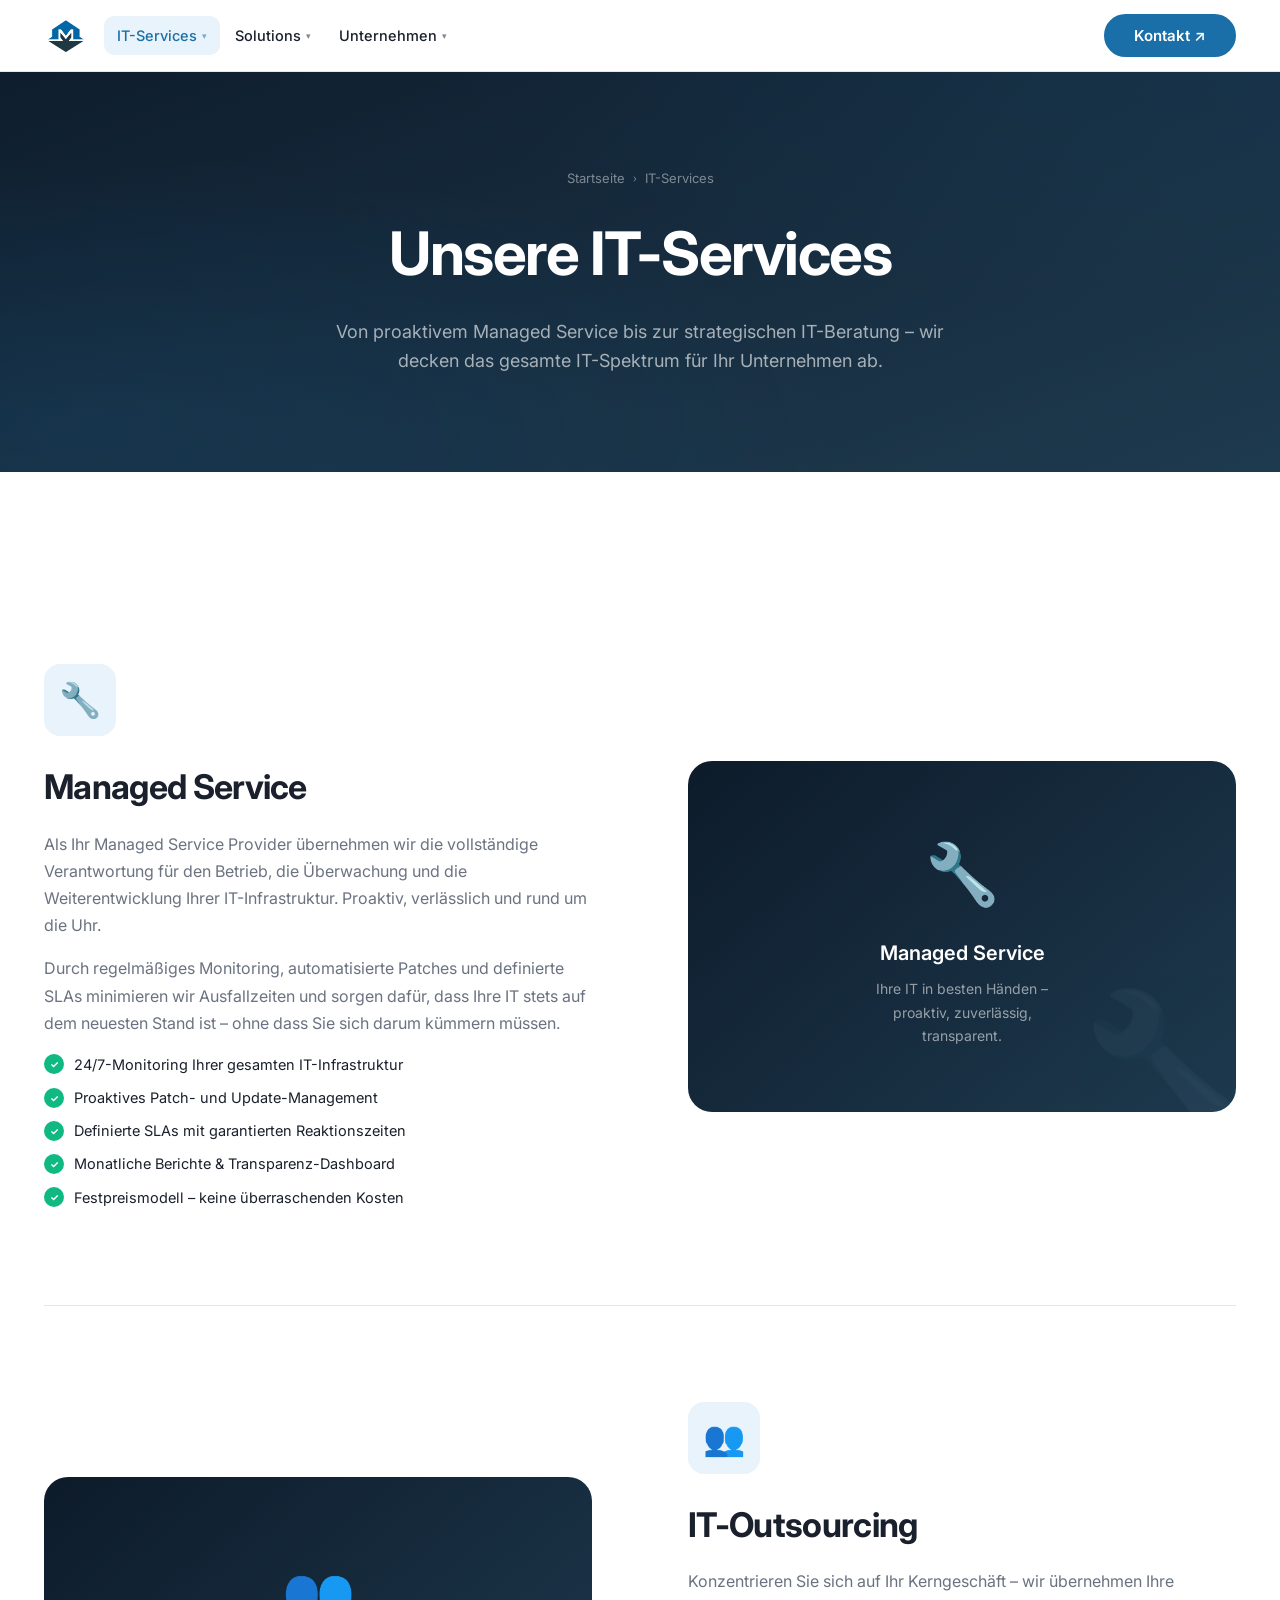
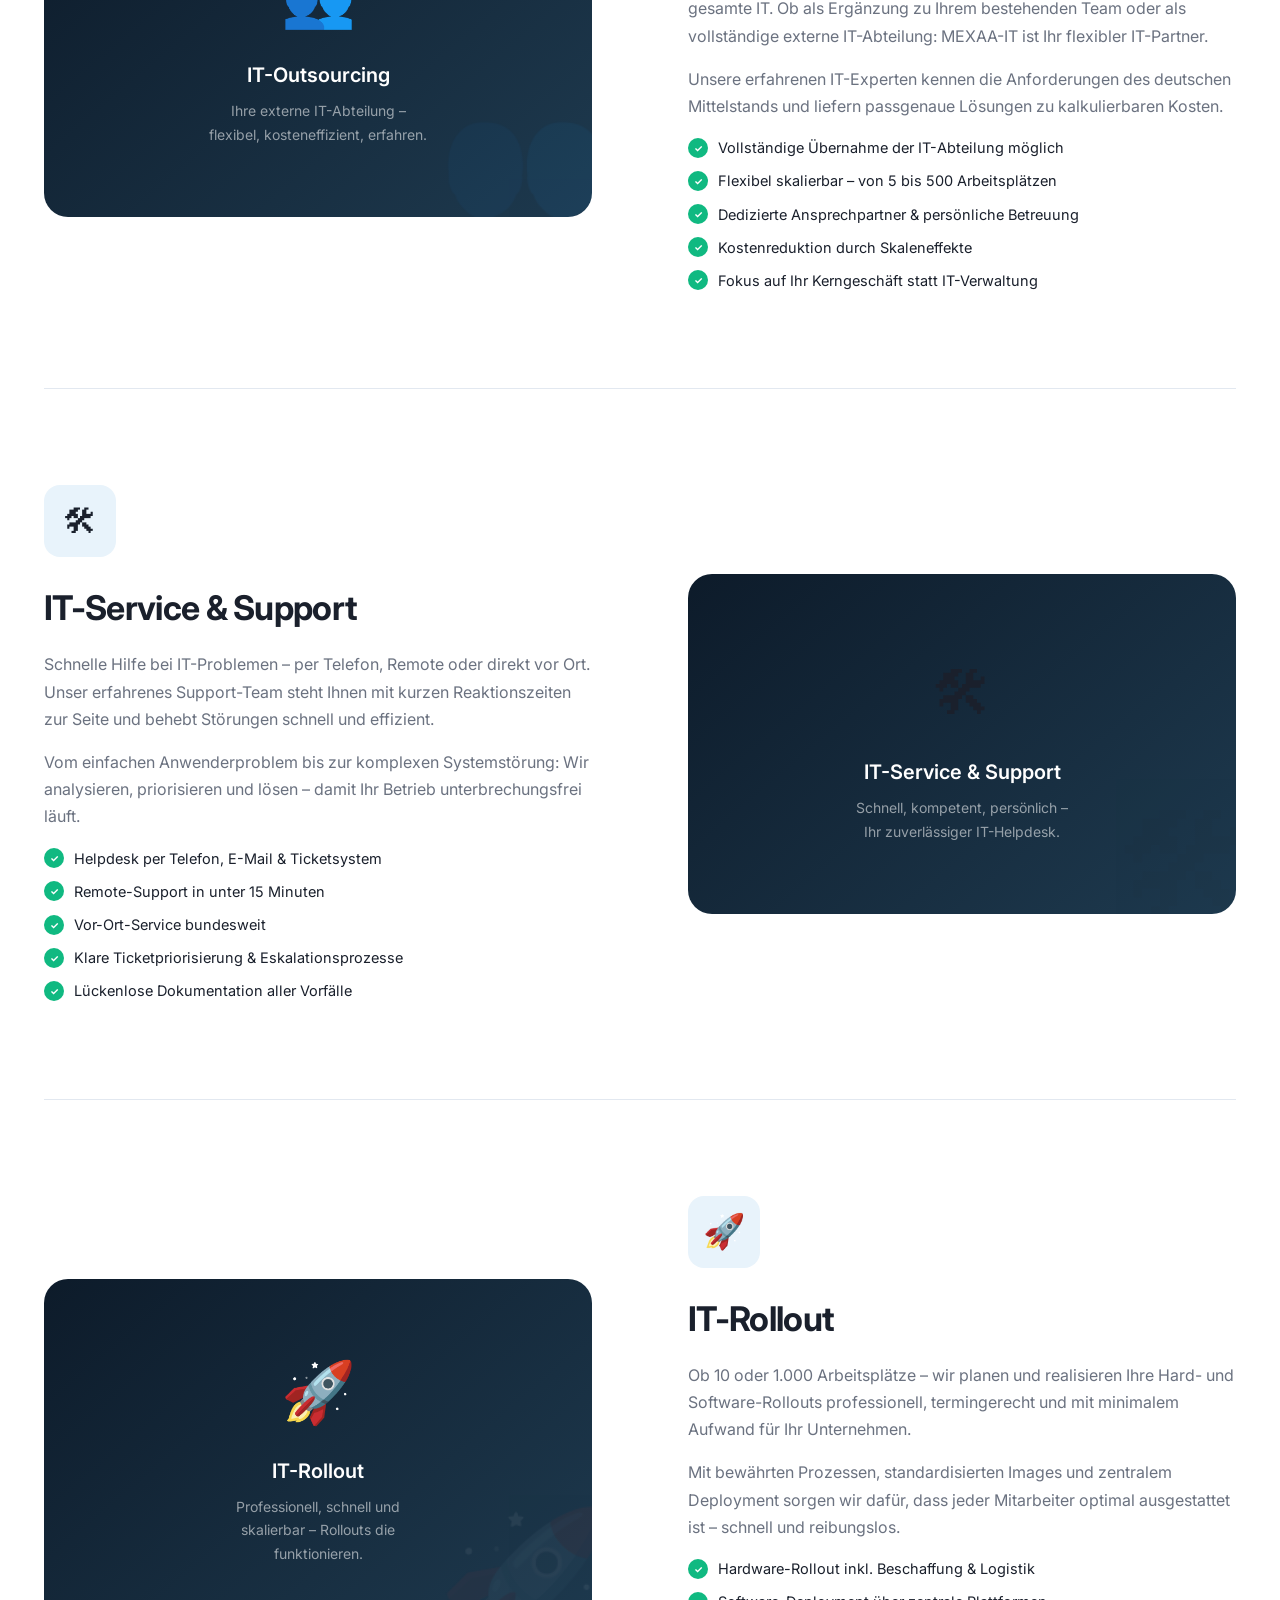
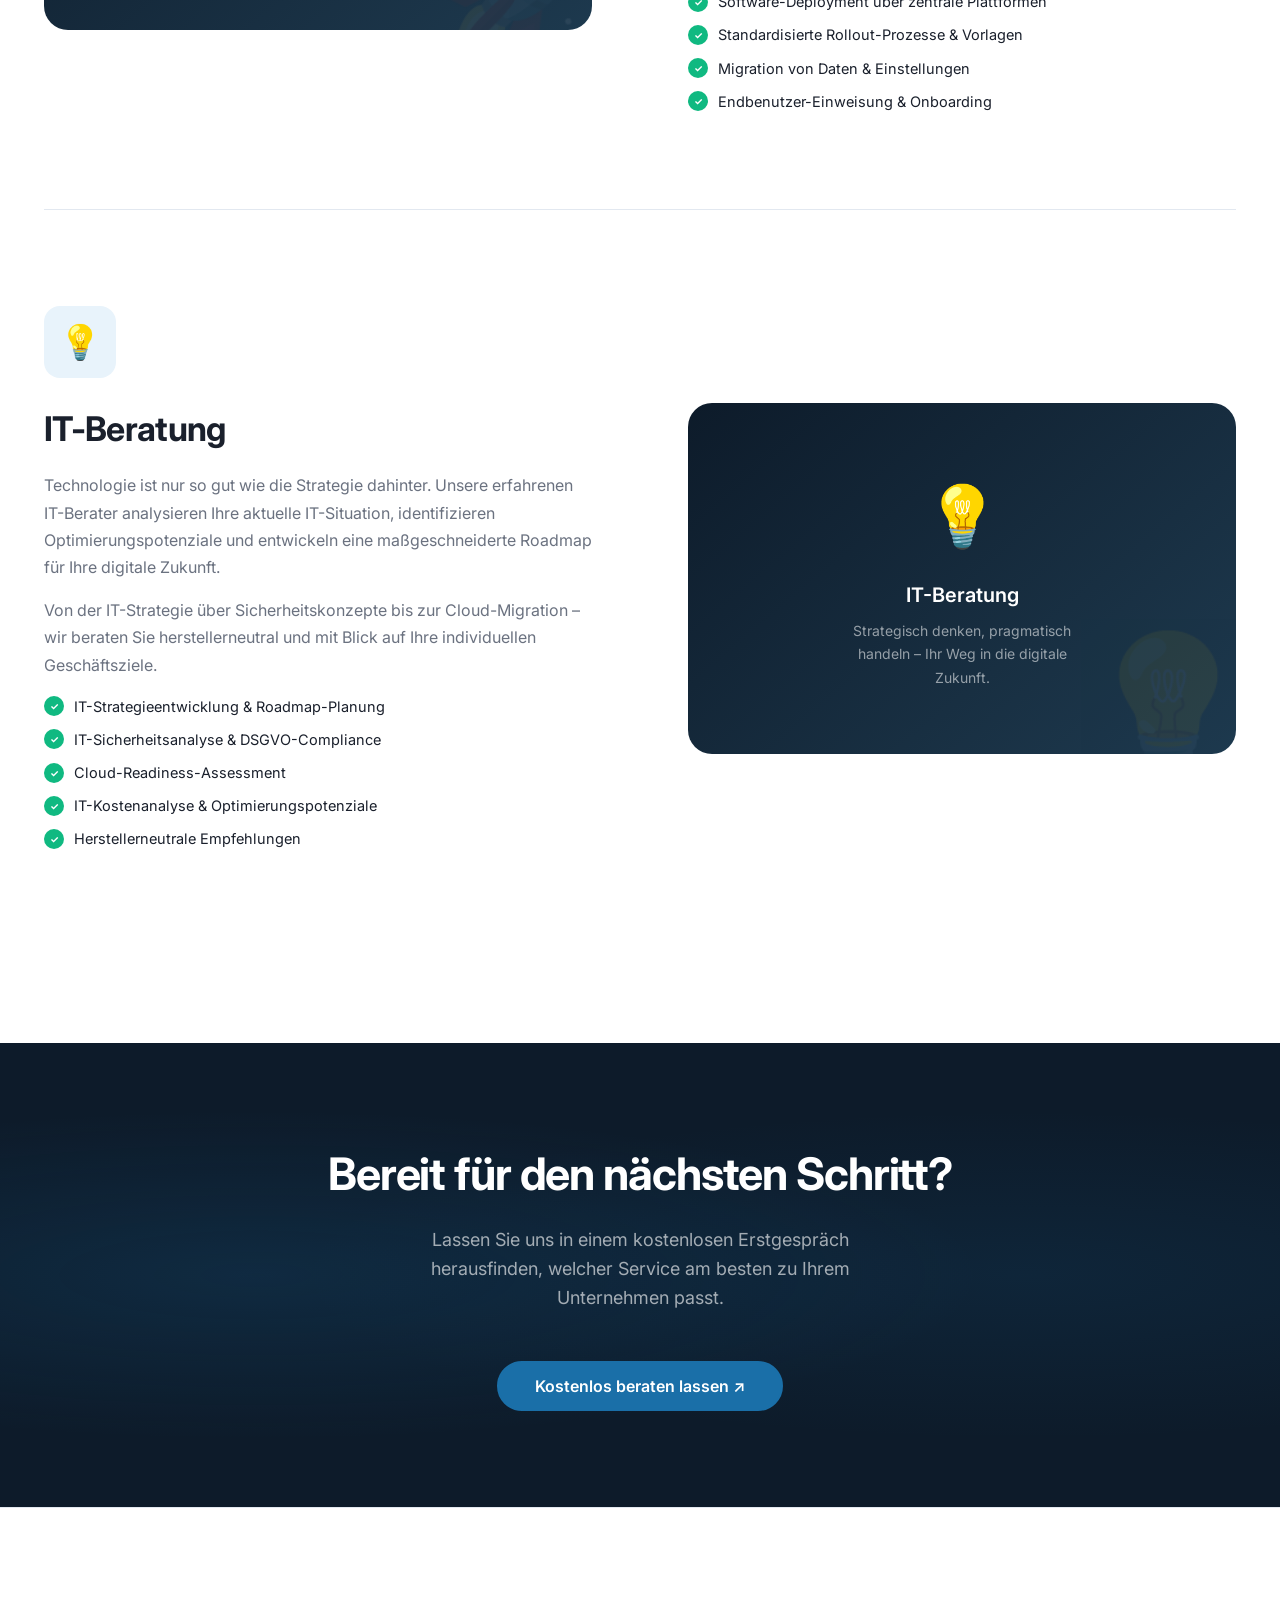
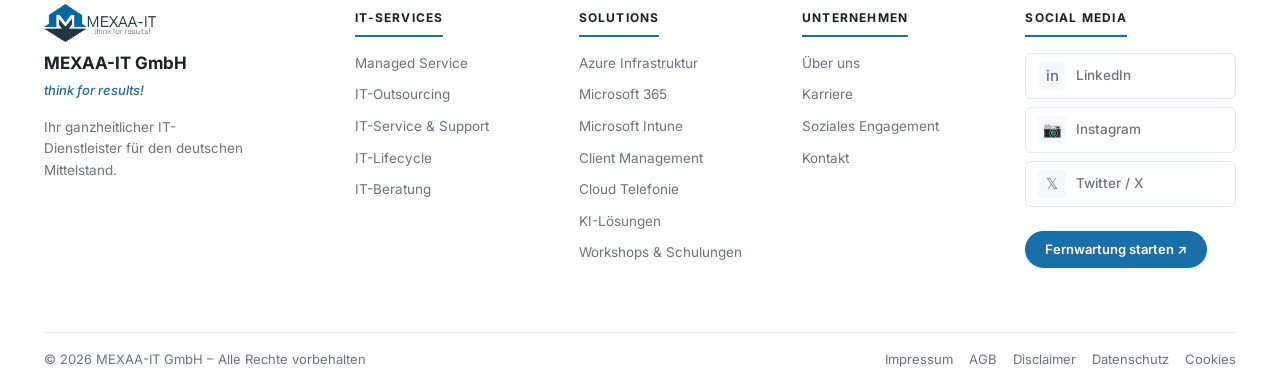
==== it-services.html @ fff19114 "Add complete MEXAA-IT GmbH website 5-page professional IT company website with shared style.css and " ====
<!DOCTYPE html>
<html lang="de">
<head>
  <meta charset="UTF-8" />
  <meta name="viewport" content="width=device-width, initial-scale=1.0" />
  <meta name="description" content="IT-Services von MEXAA-IT GmbH: Managed Service, IT-Outsourcing, IT-Support, IT-Rollout und strategische IT-Beratung für den Mittelstand." />
  <title>IT-Services – MEXAA-IT GmbH</title>
  <link rel="stylesheet" href="style.css" />
</head>
<body>

<!-- ============================================================
     NAVIGATION
     ============================================================ -->
<nav class="nav" id="nav">
  <div class="nav-inner">
    <a href="index.html" class="nav-logo">
      <img src="mexa.logo1.jpg" alt="MEXAA-IT GmbH" />
    </a>
    <ul class="nav-menu">
      <li class="nav-item" data-page="it-services">
        <span class="nav-link">IT-Services <span class="chevron">▾</span></span>
        <div class="dropdown">
          <a href="#managed-service" class="dropdown-item"><span class="item-icon">🔧</span><span class="item-text">Managed Service</span><span class="item-arrow">›</span></a>
          <a href="#it-outsourcing"  class="dropdown-item"><span class="item-icon">👥</span><span class="item-text">IT-Outsourcing</span><span class="item-arrow">›</span></a>
          <a href="#it-support"      class="dropdown-item"><span class="item-icon">🛠</span><span class="item-text">IT-Service &amp; Support</span><span class="item-arrow">›</span></a>
          <a href="#it-rollout"      class="dropdown-item"><span class="item-icon">🚀</span><span class="item-text">IT-Rollout</span><span class="item-arrow">›</span></a>
          <a href="#it-beratung"     class="dropdown-item"><span class="item-icon">💡</span><span class="item-text">IT-Beratung</span><span class="item-arrow">›</span></a>
        </div>
      </li>
      <li class="nav-item" data-page="solutions">
        <span class="nav-link">Solutions <span class="chevron">▾</span></span>
        <div class="dropdown">
          <a href="solutions.html#microsoft365"      class="dropdown-item"><span class="item-icon">📊</span><span class="item-text">Microsoft 365</span><span class="item-arrow">›</span></a>
          <a href="solutions.html#azure"             class="dropdown-item"><span class="item-icon">☁️</span><span class="item-text">Azure Infrastruktur</span><span class="item-arrow">›</span></a>
          <a href="solutions.html#intune"            class="dropdown-item"><span class="item-icon">🔒</span><span class="item-text">Microsoft Intune</span><span class="item-arrow">›</span></a>
          <a href="solutions.html#client-management" class="dropdown-item"><span class="item-icon">💻</span><span class="item-text">Client Management</span><span class="item-arrow">›</span></a>
          <a href="solutions.html#cloud-telefonie"   class="dropdown-item"><span class="item-icon">📞</span><span class="item-text">Cloud Telefonie</span><span class="item-arrow">›</span></a>
          <a href="solutions.html#ki-loesungen"      class="dropdown-item"><span class="item-icon">🤖</span><span class="item-text">KI-Lösungen</span><span class="item-arrow">›</span></a>
          <a href="solutions.html#workshops"         class="dropdown-item"><span class="item-icon">🎓</span><span class="item-text">Workshops &amp; Schulungen</span><span class="item-arrow">›</span></a>
        </div>
      </li>
      <li class="nav-item" data-page="unternehmen,kontakt">
        <span class="nav-link">Unternehmen <span class="chevron">▾</span></span>
        <div class="dropdown">
          <a href="unternehmen.html#ueber-uns" class="dropdown-item"><span class="item-icon">🏢</span><span class="item-text">Über uns</span><span class="item-arrow">›</span></a>
          <a href="unternehmen.html#karriere"  class="dropdown-item"><span class="item-icon">💼</span><span class="item-text">Karriere</span><span class="item-arrow">›</span></a>
          <a href="unternehmen.html#soziales"  class="dropdown-item"><span class="item-icon">🤝</span><span class="item-text">Soziales Engagement</span><span class="item-arrow">›</span></a>
          <a href="kontakt.html"              class="dropdown-item"><span class="item-icon">📬</span><span class="item-text">Kontakt</span><span class="item-arrow">›</span></a>
        </div>
      </li>
    </ul>
    <a href="kontakt.html" class="btn btn-primary nav-cta">Kontakt ↗</a>
    <button class="hamburger" aria-label="Menü öffnen"><span></span><span></span><span></span></button>
  </div>
</nav>

<div class="nav-mobile" id="nav-mobile">
  <div class="mobile-section">
    <div class="mobile-section-title">IT-Services</div>
    <a href="#managed-service" class="mobile-link"><span class="mi">🔧</span> Managed Service</a>
    <a href="#it-outsourcing"  class="mobile-link"><span class="mi">👥</span> IT-Outsourcing</a>
    <a href="#it-support"      class="mobile-link"><span class="mi">🛠</span> IT-Service &amp; Support</a>
    <a href="#it-rollout"      class="mobile-link"><span class="mi">🚀</span> IT-Rollout</a>
    <a href="#it-beratung"     class="mobile-link"><span class="mi">💡</span> IT-Beratung</a>
  </div>
  <div class="mobile-section">
    <div class="mobile-section-title">Solutions</div>
    <a href="solutions.html#microsoft365"      class="mobile-link"><span class="mi">📊</span> Microsoft 365</a>
    <a href="solutions.html#azure"             class="mobile-link"><span class="mi">☁️</span> Azure Infrastruktur</a>
    <a href="solutions.html#intune"            class="mobile-link"><span class="mi">🔒</span> Microsoft Intune</a>
    <a href="solutions.html#client-management" class="mobile-link"><span class="mi">💻</span> Client Management</a>
    <a href="solutions.html#cloud-telefonie"   class="mobile-link"><span class="mi">📞</span> Cloud Telefonie</a>
    <a href="solutions.html#ki-loesungen"      class="mobile-link"><span class="mi">🤖</span> KI-Lösungen</a>
    <a href="solutions.html#workshops"         class="mobile-link"><span class="mi">🎓</span> Workshops &amp; Schulungen</a>
  </div>
  <div class="mobile-section">
    <div class="mobile-section-title">Unternehmen</div>
    <a href="unternehmen.html#ueber-uns" class="mobile-link"><span class="mi">🏢</span> Über uns</a>
    <a href="unternehmen.html#karriere"  class="mobile-link"><span class="mi">💼</span> Karriere</a>
    <a href="unternehmen.html#soziales"  class="mobile-link"><span class="mi">🤝</span> Soziales Engagement</a>
    <a href="kontakt.html"              class="mobile-link"><span class="mi">📬</span> Kontakt</a>
  </div>
  <a href="kontakt.html" class="btn btn-primary mobile-cta-btn">Jetzt Kontakt aufnehmen ↗</a>
</div>

<!-- ============================================================
     PAGE HERO
     ============================================================ -->
<div class="page-hero">
  <div class="container">
    <div class="page-hero-inner">
      <nav class="breadcrumb">
        <a href="index.html">Startseite</a>
        <span class="sep">›</span>
        <span>IT-Services</span>
      </nav>
      <h1>Unsere IT-Services</h1>
      <p>Von proaktivem Managed Service bis zur strategischen IT-Beratung –
         wir decken das gesamte IT-Spektrum für Ihr Unternehmen ab.</p>
    </div>
  </div>
</div>

<!-- ============================================================
     SERVICE DETAILS
     ============================================================ -->
<section class="bg-white">
  <div class="container">

    <!-- 1. Managed Service -->
    <div class="service-detail" id="managed-service">
      <div class="service-text fade-in">
        <div class="service-detail-icon">🔧</div>
        <h2>Managed Service</h2>
        <p>
          Als Ihr Managed Service Provider übernehmen wir die vollständige Verantwortung für
          den Betrieb, die Überwachung und die Weiterentwicklung Ihrer IT-Infrastruktur.
          Proaktiv, verlässlich und rund um die Uhr.
        </p>
        <p>
          Durch regelmäßiges Monitoring, automatisierte Patches und definierte SLAs
          minimieren wir Ausfallzeiten und sorgen dafür, dass Ihre IT stets auf dem
          neuesten Stand ist – ohne dass Sie sich darum kümmern müssen.
        </p>
        <div class="service-features">
          <span class="service-feature">24/7-Monitoring Ihrer gesamten IT-Infrastruktur</span>
          <span class="service-feature">Proaktives Patch- und Update-Management</span>
          <span class="service-feature">Definierte SLAs mit garantierten Reaktionszeiten</span>
          <span class="service-feature">Monatliche Berichte &amp; Transparenz-Dashboard</span>
          <span class="service-feature">Festpreismodell – keine überraschenden Kosten</span>
        </div>
      </div>
      <div class="service-visual fade-in fade-in-delay-2">
        <div class="service-visual-bg">🔧</div>
        <div class="service-visual-content">
          <div class="icon-lg">🔧</div>
          <h3>Managed Service</h3>
          <p>Ihre IT in besten Händen – proaktiv, zuverlässig, transparent.</p>
        </div>
      </div>
    </div>

    <!-- 2. IT-Outsourcing -->
    <div class="service-detail reverse" id="it-outsourcing">
      <div class="service-text fade-in">
        <div class="service-detail-icon">👥</div>
        <h2>IT-Outsourcing</h2>
        <p>
          Konzentrieren Sie sich auf Ihr Kerngeschäft – wir übernehmen Ihre gesamte IT.
          Ob als Ergänzung zu Ihrem bestehenden Team oder als vollständige externe IT-Abteilung:
          MEXAA-IT ist Ihr flexibler IT-Partner.
        </p>
        <p>
          Unsere erfahrenen IT-Experten kennen die Anforderungen des deutschen Mittelstands
          und liefern passgenaue Lösungen zu kalkulierbaren Kosten.
        </p>
        <div class="service-features">
          <span class="service-feature">Vollständige Übernahme der IT-Abteilung möglich</span>
          <span class="service-feature">Flexibel skalierbar – von 5 bis 500 Arbeitsplätzen</span>
          <span class="service-feature">Dedizierte Ansprechpartner &amp; persönliche Betreuung</span>
          <span class="service-feature">Kostenreduktion durch Skaleneffekte</span>
          <span class="service-feature">Fokus auf Ihr Kerngeschäft statt IT-Verwaltung</span>
        </div>
      </div>
      <div class="service-visual fade-in fade-in-delay-2">
        <div class="service-visual-bg">👥</div>
        <div class="service-visual-content">
          <div class="icon-lg">👥</div>
          <h3>IT-Outsourcing</h3>
          <p>Ihre externe IT-Abteilung – flexibel, kosteneffizient, erfahren.</p>
        </div>
      </div>
    </div>

    <!-- 3. IT-Service & Support -->
    <div class="service-detail" id="it-support">
      <div class="service-text fade-in">
        <div class="service-detail-icon">🛠</div>
        <h2>IT-Service &amp; Support</h2>
        <p>
          Schnelle Hilfe bei IT-Problemen – per Telefon, Remote oder direkt vor Ort.
          Unser erfahrenes Support-Team steht Ihnen mit kurzen Reaktionszeiten zur Seite
          und behebt Störungen schnell und effizient.
        </p>
        <p>
          Vom einfachen Anwenderproblem bis zur komplexen Systemstörung: Wir analysieren,
          priorisieren und lösen – damit Ihr Betrieb unterbrechungsfrei läuft.
        </p>
        <div class="service-features">
          <span class="service-feature">Helpdesk per Telefon, E-Mail &amp; Ticketsystem</span>
          <span class="service-feature">Remote-Support in unter 15 Minuten</span>
          <span class="service-feature">Vor-Ort-Service bundesweit</span>
          <span class="service-feature">Klare Ticketpriorisierung &amp; Eskalationsprozesse</span>
          <span class="service-feature">Lückenlose Dokumentation aller Vorfälle</span>
        </div>
      </div>
      <div class="service-visual fade-in fade-in-delay-2">
        <div class="service-visual-bg">🛠</div>
        <div class="service-visual-content">
          <div class="icon-lg">🛠</div>
          <h3>IT-Service &amp; Support</h3>
          <p>Schnell, kompetent, persönlich – Ihr zuverlässiger IT-Helpdesk.</p>
        </div>
      </div>
    </div>

    <!-- 4. IT-Rollout -->
    <div class="service-detail reverse" id="it-rollout">
      <div class="service-text fade-in">
        <div class="service-detail-icon">🚀</div>
        <h2>IT-Rollout</h2>
        <p>
          Ob 10 oder 1.000 Arbeitsplätze – wir planen und realisieren Ihre Hard- und Software-Rollouts
          professionell, termingerecht und mit minimalem Aufwand für Ihr Unternehmen.
        </p>
        <p>
          Mit bewährten Prozessen, standardisierten Images und zentralem Deployment sorgen
          wir dafür, dass jeder Mitarbeiter optimal ausgestattet ist – schnell und reibungslos.
        </p>
        <div class="service-features">
          <span class="service-feature">Hardware-Rollout inkl. Beschaffung &amp; Logistik</span>
          <span class="service-feature">Software-Deployment über zentrale Plattformen</span>
          <span class="service-feature">Standardisierte Rollout-Prozesse &amp; Vorlagen</span>
          <span class="service-feature">Migration von Daten &amp; Einstellungen</span>
          <span class="service-feature">Endbenutzer-Einweisung &amp; Onboarding</span>
        </div>
      </div>
      <div class="service-visual fade-in fade-in-delay-2">
        <div class="service-visual-bg">🚀</div>
        <div class="service-visual-content">
          <div class="icon-lg">🚀</div>
          <h3>IT-Rollout</h3>
          <p>Professionell, schnell und skalierbar – Rollouts die funktionieren.</p>
        </div>
      </div>
    </div>

    <!-- 5. IT-Beratung -->
    <div class="service-detail" id="it-beratung">
      <div class="service-text fade-in">
        <div class="service-detail-icon">💡</div>
        <h2>IT-Beratung</h2>
        <p>
          Technologie ist nur so gut wie die Strategie dahinter. Unsere erfahrenen IT-Berater
          analysieren Ihre aktuelle IT-Situation, identifizieren Optimierungspotenziale und
          entwickeln eine maßgeschneiderte Roadmap für Ihre digitale Zukunft.
        </p>
        <p>
          Von der IT-Strategie über Sicherheitskonzepte bis zur Cloud-Migration – wir beraten
          Sie herstellerneutral und mit Blick auf Ihre individuellen Geschäftsziele.
        </p>
        <div class="service-features">
          <span class="service-feature">IT-Strategieentwicklung &amp; Roadmap-Planung</span>
          <span class="service-feature">IT-Sicherheitsanalyse &amp; DSGVO-Compliance</span>
          <span class="service-feature">Cloud-Readiness-Assessment</span>
          <span class="service-feature">IT-Kostenanalyse &amp; Optimierungspotenziale</span>
          <span class="service-feature">Herstellerneutrale Empfehlungen</span>
        </div>
      </div>
      <div class="service-visual fade-in fade-in-delay-2">
        <div class="service-visual-bg">💡</div>
        <div class="service-visual-content">
          <div class="icon-lg">💡</div>
          <h3>IT-Beratung</h3>
          <p>Strategisch denken, pragmatisch handeln – Ihr Weg in die digitale Zukunft.</p>
        </div>
      </div>
    </div>

  </div>
</section>

<!-- ============================================================
     CTA
     ============================================================ -->
<section class="cta-section">
  <div class="container">
    <div class="fade-in">
      <h2>Bereit für den nächsten Schritt?</h2>
      <p>Lassen Sie uns in einem kostenlosen Erstgespräch herausfinden, welcher Service am besten zu Ihrem Unternehmen passt.</p>
      <a href="kontakt.html" class="btn btn-primary btn-lg">Kostenlos beraten lassen ↗</a>
    </div>
  </div>
</section>

<!-- ============================================================
     FOOTER
     ============================================================ -->
<footer class="footer">
  <div class="container">
    <div class="footer-grid">
      <div class="footer-brand">
        <img src="mexa.logo2.png" alt="MEXAA-IT Icon" class="footer-logo" />
        <div class="footer-brand-name">MEXAA-IT GmbH</div>
        <div class="footer-tagline">think for results!</div>
        <p class="footer-desc">Ihr ganzheitlicher IT-Dienstleister für den deutschen Mittelstand.</p>
      </div>
      <div class="footer-col">
        <h4>IT-Services</h4>
        <nav class="footer-links">
          <a href="#managed-service">Managed Service</a>
          <a href="#it-outsourcing">IT-Outsourcing</a>
          <a href="#it-support">IT-Service &amp; Support</a>
          <a href="#it-rollout">IT-Lifecycle</a>
          <a href="#it-beratung">IT-Beratung</a>
        </nav>
      </div>
      <div class="footer-col">
        <h4>Solutions</h4>
        <nav class="footer-links">
          <a href="solutions.html#azure">Azure Infrastruktur</a>
          <a href="solutions.html#microsoft365">Microsoft 365</a>
          <a href="solutions.html#intune">Microsoft Intune</a>
          <a href="solutions.html#client-management">Client Management</a>
          <a href="solutions.html#cloud-telefonie">Cloud Telefonie</a>
          <a href="solutions.html#ki-loesungen">KI-Lösungen</a>
          <a href="solutions.html#workshops">Workshops &amp; Schulungen</a>
        </nav>
      </div>
      <div class="footer-col">
        <h4>Unternehmen</h4>
        <nav class="footer-links">
          <a href="unternehmen.html#ueber-uns">Über uns</a>
          <a href="unternehmen.html#karriere">Karriere</a>
          <a href="unternehmen.html#soziales">Soziales Engagement</a>
          <a href="kontakt.html">Kontakt</a>
        </nav>
      </div>
      <div class="footer-col">
        <h4>Social Media</h4>
        <div class="footer-social">
          <a href="#" class="social-link"><span class="social-icon">in</span> LinkedIn</a>
          <a href="#" class="social-link"><span class="social-icon">📷</span> Instagram</a>
          <a href="#" class="social-link"><span class="social-icon">𝕏</span> Twitter / X</a>
        </div>
        <a href="kontakt.html" class="btn btn-primary" style="font-size:13px;padding:10px 18px;">Fernwartung starten ↗</a>
      </div>
    </div>
    <div class="footer-bottom">
      <span class="footer-copy">© 2026 MEXAA-IT GmbH – Alle Rechte vorbehalten</span>
      <nav class="footer-legal">
        <a href="#">Impressum</a><a href="#">AGB</a>
        <a href="#">Disclaimer</a><a href="#">Datenschutz</a><a href="#">Cookies</a>
      </nav>
    </div>
  </div>
</footer>

<script src="script.js"></script>
</body>
</html>
---- style.css ----
/* ============================================
   MEXAA-IT GmbH — style.css
   Professionelles IT-Unternehmens-Design
   ============================================ */

/* ---------- Google Fonts ---------- */
@import url('https://fonts.googleapis.com/css2?family=Inter:wght@300;400;500;600;700&display=swap');

/* ============================================
   CSS CUSTOM PROPERTIES
   ============================================ */
:root {
  --clr-primary:       #1a6fa8;
  --clr-primary-dark:  #155d8f;
  --clr-primary-light: #e8f3fb;
  --clr-dark:          #0d1b2a;
  --clr-dark-accent:   #1e3a4f;
  --clr-white:         #ffffff;
  --clr-light:         #f5f7fa;
  --clr-mid:           #e5e9f0;
  --clr-border:        #e2e8f0;
  --clr-text:          #1a202c;
  --clr-text-muted:    #6b7280;
  --clr-text-light:    #9ca3af;
  --clr-success:       #10b981;

  --font: 'Inter', -apple-system, BlinkMacSystemFont, 'Segoe UI', sans-serif;

  --shadow-sm:       0 1px 4px rgba(0,0,0,0.08);
  --shadow-md:       0 4px 16px rgba(0,0,0,0.10);
  --shadow-lg:       0 8px 32px rgba(0,0,0,0.13);
  --shadow-dropdown: 0 12px 40px rgba(0,0,0,0.15);

  --radius-sm:   6px;
  --radius-md:   10px;
  --radius-lg:   16px;
  --radius-xl:   24px;
  --radius-full: 9999px;

  --space-sm:  8px;
  --space-md:  16px;
  --space-lg:  24px;
  --space-xl:  32px;
  --space-2xl: 48px;
  --space-3xl: 64px;
  --space-4xl: 96px;

  --nav-height:    72px;
  --container-max: 1240px;

  --t-fast: 0.15s ease;
  --t-base: 0.25s ease;
  --t-slow: 0.4s ease;
}

/* ============================================
   RESET & BASIS
   ============================================ */
*, *::before, *::after { box-sizing: border-box; margin: 0; padding: 0; }
html  { scroll-behavior: smooth; font-size: 16px; }
body  {
  font-family: var(--font);
  color: var(--clr-text);
  background: var(--clr-white);
  line-height: 1.6;
  -webkit-font-smoothing: antialiased;
}
img    { max-width: 100%; height: auto; display: block; }
a      { color: inherit; text-decoration: none; }
ul, ol { list-style: none; }
button { font-family: var(--font); cursor: pointer; border: none; background: none; }
input, textarea, select { font-family: var(--font); }

.container {
  max-width: var(--container-max);
  margin: 0 auto;
  padding: 0 var(--space-lg);
}

/* ============================================
   BUTTONS
   ============================================ */
.btn {
  display: inline-flex;
  align-items: center;
  gap: 8px;
  padding: 12px 28px;
  border-radius: var(--radius-full);
  font-size: 15px;
  font-weight: 600;
  transition: all var(--t-base);
  white-space: nowrap;
  cursor: pointer;
  text-decoration: none;
  line-height: 1;
}
.btn-primary {
  background: var(--clr-primary);
  color: #fff;
  border: 2px solid var(--clr-primary);
}
.btn-primary:hover {
  background: var(--clr-primary-dark);
  border-color: var(--clr-primary-dark);
  transform: translateY(-2px);
  box-shadow: 0 6px 20px rgba(26,111,168,0.35);
}
.btn-outline {
  background: transparent;
  color: #fff;
  border: 2px solid rgba(255,255,255,0.55);
}
.btn-outline:hover {
  background: rgba(255,255,255,0.1);
  border-color: #fff;
  transform: translateY(-2px);
}
.btn-outline-dark {
  background: transparent;
  color: var(--clr-primary);
  border: 2px solid var(--clr-primary);
}
.btn-outline-dark:hover {
  background: var(--clr-primary);
  color: #fff;
  transform: translateY(-2px);
}
.btn-lg { padding: 15px 36px; font-size: 16px; }

/* ============================================
   NAVIGATION
   ============================================ */
.nav {
  position: fixed;
  top: 0; left: 0; right: 0;
  z-index: 1000;
  height: var(--nav-height);
  background: var(--clr-white);
  border-bottom: 1px solid var(--clr-border);
  transition: all var(--t-base);
}
.nav.scrolled {
  backdrop-filter: blur(20px);
  -webkit-backdrop-filter: blur(20px);
  background: rgba(255,255,255,0.92);
  box-shadow: var(--shadow-md);
  border-bottom-color: transparent;
}
.nav-inner {
  display: flex;
  align-items: center;
  height: 100%;
  max-width: var(--container-max);
  margin: 0 auto;
  padding: 0 var(--space-lg);
  gap: 4px;
}
.nav-logo { flex-shrink: 0; margin-right: 12px; display: flex; align-items: center; }
.nav-logo img { height: 38px; width: auto; }

.nav-menu { display: flex; align-items: center; gap: 2px; flex: 1; }
.nav-item  { position: relative; }

.nav-link {
  display: flex;
  align-items: center;
  gap: 5px;
  padding: 8px 13px;
  border-radius: var(--radius-md);
  font-size: 14.5px;
  font-weight: 500;
  color: var(--clr-text);
  transition: all var(--t-fast);
  cursor: pointer;
  user-select: none;
  white-space: nowrap;
}
.nav-link:hover,
.nav-link.active {
  color: var(--clr-primary);
  background: var(--clr-primary-light);
}
.nav-link .chevron {
  font-size: 9px;
  opacity: 0.55;
  transition: transform var(--t-fast);
  margin-top: 1px;
}
.nav-item:hover > .nav-link .chevron { transform: rotate(180deg); }

/* Dropdown */
.dropdown {
  position: absolute;
  top: calc(100% + 10px);
  left: 50%;
  transform: translateX(-50%) translateY(-6px);
  min-width: 270px;
  background: var(--clr-white);
  border-radius: var(--radius-lg);
  box-shadow: var(--shadow-dropdown);
  border: 1px solid var(--clr-border);
  padding: 8px;
  opacity: 0;
  visibility: hidden;
  pointer-events: none;
  transition: opacity var(--t-base), visibility var(--t-base), transform var(--t-base);
}
.dropdown::before {
  content: '';
  position: absolute;
  top: -5px; left: 50%;
  width: 10px; height: 10px;
  background: var(--clr-white);
  border-top: 1px solid var(--clr-border);
  border-left: 1px solid var(--clr-border);
  transform: translateX(-50%) rotate(45deg);
}
.nav-item:hover > .dropdown {
  opacity: 1;
  visibility: visible;
  transform: translateX(-50%) translateY(0);
  pointer-events: auto;
}
.dropdown-item {
  display: flex;
  align-items: center;
  gap: 12px;
  padding: 9px 12px;
  border-radius: var(--radius-md);
  font-size: 14px;
  font-weight: 500;
  color: var(--clr-text);
  transition: all var(--t-fast);
}
.dropdown-item:hover {
  background: var(--clr-primary-light);
  color: var(--clr-primary);
}
.dropdown-item .item-icon {
  width: 34px; height: 34px;
  background: var(--clr-light);
  border-radius: var(--radius-sm);
  display: flex; align-items: center; justify-content: center;
  font-size: 17px; flex-shrink: 0;
  transition: background var(--t-fast);
}
.dropdown-item:hover .item-icon { background: rgba(26,111,168,0.14); }
.dropdown-item .item-text { flex: 1; line-height: 1.3; }
.dropdown-item .item-arrow {
  font-size: 11px;
  color: var(--clr-text-muted);
  opacity: 0;
  transform: translateX(-4px);
  transition: all var(--t-fast);
}
.dropdown-item:hover .item-arrow { opacity: 1; transform: translateX(0); }

.nav-cta { margin-left: auto; flex-shrink: 0; }

/* Hamburger */
.hamburger {
  display: none;
  flex-direction: column;
  gap: 5px;
  padding: 8px;
  cursor: pointer;
  border-radius: var(--radius-sm);
  transition: background var(--t-fast);
  margin-left: auto;
}
.hamburger:hover { background: var(--clr-light); }
.hamburger span {
  display: block; width: 24px; height: 2px;
  background: var(--clr-text); border-radius: 2px;
  transition: all var(--t-base);
}
.hamburger.active span:nth-child(1) { transform: translateY(7px) rotate(45deg); }
.hamburger.active span:nth-child(2) { opacity: 0; transform: scaleX(0); }
.hamburger.active span:nth-child(3) { transform: translateY(-7px) rotate(-45deg); }

/* Mobile Overlay */
.nav-mobile {
  display: none;
  position: fixed;
  top: var(--nav-height); left: 0; right: 0; bottom: 0;
  background: var(--clr-white);
  z-index: 999;
  overflow-y: auto;
  padding: var(--space-lg);
  transform: translateX(100%);
  transition: transform var(--t-slow);
  border-top: 1px solid var(--clr-border);
}
.nav-mobile.open { transform: translateX(0); }

.mobile-section { margin-bottom: var(--space-lg); }
.mobile-section-title {
  font-size: 11px; font-weight: 700;
  text-transform: uppercase; letter-spacing: 0.10em;
  color: var(--clr-text-muted);
  padding: 0 8px 8px;
  border-bottom: 1px solid var(--clr-border);
  margin-bottom: 8px;
}
.mobile-link {
  display: flex; align-items: center; gap: 12px;
  padding: 11px 10px; border-radius: var(--radius-md);
  font-size: 15px; font-weight: 500; color: var(--clr-text);
  transition: all var(--t-fast);
}
.mobile-link:hover { background: var(--clr-light); color: var(--clr-primary); }
.mobile-link .mi { font-size: 18px; width: 28px; text-align: center; }
.mobile-cta-btn { display: block; text-align: center; margin-top: var(--space-lg); }

/* ============================================
   HERO
   ============================================ */
.hero {
  position: relative;
  min-height: 100vh;
  display: flex;
  align-items: center;
  background: var(--clr-dark);
  overflow: hidden;
  padding-top: var(--nav-height);
}
#particle-canvas {
  position: absolute; inset: 0; width: 100%; height: 100%;
  pointer-events: none;
}
.hero::after {
  content: '';
  position: absolute; inset: 0;
  background:
    radial-gradient(ellipse at 10% 80%, rgba(26,111,168,0.12) 0%, transparent 50%),
    radial-gradient(ellipse at 90% 20%, rgba(30,58,79,0.20) 0%, transparent 50%);
  pointer-events: none;
}
.hero-content {
  position: relative; z-index: 2;
  max-width: 800px;
  padding: var(--space-4xl) var(--space-lg);
  margin: 0 auto;
  text-align: center;
}
.hero-badge {
  display: inline-flex; align-items: center; gap: 8px;
  background: rgba(26,111,168,0.18);
  border: 1px solid rgba(26,111,168,0.40);
  color: #7ec8f8;
  padding: 6px 18px; border-radius: var(--radius-full);
  font-size: 12px; font-weight: 600;
  letter-spacing: 0.08em; text-transform: uppercase;
  margin-bottom: var(--space-lg);
}
.hero-badge::before {
  content: ''; width: 6px; height: 6px;
  background: #7ec8f8; border-radius: 50%;
  animation: pulse-dot 2s infinite;
}
@keyframes pulse-dot {
  0%, 100% { opacity: 1; transform: scale(1); }
  50%       { opacity: 0.4; transform: scale(0.7); }
}
.hero h1 {
  font-size: clamp(36px, 5.5vw, 68px);
  font-weight: 700; color: #fff;
  line-height: 1.1; letter-spacing: -0.025em;
  margin-bottom: var(--space-lg);
}
.hero-text {
  font-size: clamp(16px, 1.8vw, 18px);
  color: rgba(255,255,255,0.68);
  line-height: 1.75; max-width: 640px;
  margin: 0 auto var(--space-2xl);
}
.hero-buttons {
  display: flex; gap: 12px;
  justify-content: center; flex-wrap: wrap;
}
.hero-scroll {
  position: absolute; bottom: 28px; left: 50%;
  transform: translateX(-50%);
  display: flex; flex-direction: column; align-items: center; gap: 8px;
  animation: bounce-slow 2.2s ease-in-out infinite;
}
.scroll-line {
  width: 1px; height: 40px;
  background: linear-gradient(to bottom, rgba(255,255,255,0.35), transparent);
}
.scroll-text {
  font-size: 10px; font-weight: 600;
  letter-spacing: 0.12em; text-transform: uppercase;
  color: rgba(255,255,255,0.3);
}
@keyframes bounce-slow {
  0%, 100% { transform: translateX(-50%) translateY(0); }
  50%       { transform: translateX(-50%) translateY(8px); }
}

/* ============================================
   SEKTIONEN — BASIS
   ============================================ */
section { padding: var(--space-4xl) 0; }

.section-label {
  display: inline-block;
  font-size: 11px; font-weight: 700;
  text-transform: uppercase; letter-spacing: 0.12em;
  color: var(--clr-primary); margin-bottom: var(--space-sm);
}
.section-title {
  font-size: clamp(28px, 3.5vw, 44px);
  font-weight: 700; color: var(--clr-text);
  line-height: 1.15; letter-spacing: -0.025em;
  margin-bottom: var(--space-md);
}
.section-subtitle {
  font-size: 17px; color: var(--clr-text-muted);
  line-height: 1.65; max-width: 600px;
}
.section-header { margin-bottom: var(--space-3xl); }
.section-header.centered { text-align: center; }
.section-header.centered .section-subtitle { margin: 0 auto; }

.bg-white { background: var(--clr-white); }
.bg-light { background: var(--clr-light); }
.bg-dark  { background: var(--clr-dark); color: #fff; }

/* ============================================
   TRUST BAR
   ============================================ */
.trust-bar {
  background: var(--clr-white);
  border-bottom: 1px solid var(--clr-border);
  padding: var(--space-2xl) 0;
}
.stats-grid { display: grid; grid-template-columns: repeat(4, 1fr); }
.stat-item {
  padding: var(--space-xl) var(--space-lg);
  border-right: 1px solid var(--clr-border);
  text-align: center;
}
.stat-item:last-child { border-right: none; }
.stat-number {
  font-size: clamp(38px, 4.5vw, 56px);
  font-weight: 700; color: var(--clr-primary);
  line-height: 1; margin-bottom: 6px; display: block;
}
.stat-label {
  font-size: 14px; color: var(--clr-text-muted); font-weight: 500;
}

/* ============================================
   KARTEN
   ============================================ */
.cards-grid { display: grid; gap: var(--space-lg); }
.cards-grid-5 { grid-template-columns: repeat(5, 1fr); }
.cards-grid-4 { grid-template-columns: repeat(4, 1fr); }
.cards-grid-3 { grid-template-columns: repeat(3, 1fr); }
.cards-grid-2 { grid-template-columns: repeat(2, 1fr); }

/* Solutions: 4-spaltig, 7 Karten — letzte zentriert */
.cards-grid-solutions {
  display: grid;
  grid-template-columns: repeat(4, 1fr);
  gap: var(--space-lg);
}
.cards-grid-solutions .card:nth-child(5) { grid-column: 1; }
.cards-grid-solutions .card:nth-child(6) { grid-column: 2; }
.cards-grid-solutions .card:nth-child(7) { grid-column: 3; }

.card {
  background: var(--clr-white);
  border: 1px solid var(--clr-border);
  border-radius: var(--radius-lg);
  padding: var(--space-xl);
  transition: all var(--t-base);
  display: flex; flex-direction: column;
}
.card:hover {
  transform: translateY(-4px);
  box-shadow: var(--shadow-lg);
  border-color: rgba(26,111,168,0.35);
}
.card-icon {
  width: 52px; height: 52px;
  background: var(--clr-primary-light);
  border-radius: var(--radius-md);
  display: flex; align-items: center; justify-content: center;
  font-size: 24px; margin-bottom: var(--space-md);
  transition: all var(--t-base);
}
.card:hover .card-icon { background: var(--clr-primary); transform: scale(1.05); }
.card h3 { font-size: 16.5px; font-weight: 600; color: var(--clr-text); margin-bottom: var(--space-sm); }
.card p  { font-size: 14px; color: var(--clr-text-muted); line-height: 1.6; flex: 1; }
.card-link {
  display: inline-flex; align-items: center; gap: 6px;
  font-size: 14px; font-weight: 600; color: var(--clr-primary);
  margin-top: var(--space-md); transition: gap var(--t-fast);
}
.card-link:hover { gap: 10px; }

/* ============================================
   WARUM MEXAA — SPLIT
   ============================================ */
.split-section {
  display: grid;
  grid-template-columns: 1fr 1fr;
  gap: var(--space-4xl);
  align-items: center;
}
.split-text .section-subtitle { max-width: 100%; margin-bottom: var(--space-xl); }

.checklist { display: flex; flex-direction: column; gap: var(--space-sm); }
.checklist-item {
  display: flex; align-items: center; gap: var(--space-md);
  padding: 13px var(--space-md);
  background: var(--clr-white);
  border: 1px solid var(--clr-border);
  border-radius: var(--radius-md);
  transition: all var(--t-fast);
}
.checklist-item:hover {
  border-color: var(--clr-primary);
  background: var(--clr-primary-light);
  transform: translateX(4px);
}
.check-icon {
  width: 24px; height: 24px; background: var(--clr-success);
  border-radius: 50%; display: flex; align-items: center; justify-content: center;
  color: #fff; font-size: 11px; font-weight: 700; flex-shrink: 0;
}
.checklist-item span { font-size: 15px; font-weight: 500; color: var(--clr-text); }

.split-visual {
  background: linear-gradient(135deg, var(--clr-dark) 0%, var(--clr-dark-accent) 100%);
  border-radius: var(--radius-xl);
  padding: var(--space-3xl); min-height: 380px;
  display: flex; align-items: center; justify-content: center;
  position: relative; overflow: hidden;
}
.split-visual::before {
  content: ''; position: absolute;
  width: 300px; height: 300px; border-radius: 50%;
  border: 1px solid rgba(26,111,168,0.22);
  top: -80px; right: -80px;
}
.split-visual::after {
  content: ''; position: absolute;
  width: 200px; height: 200px; border-radius: 50%;
  border: 1px solid rgba(26,111,168,0.14);
  bottom: -60px; left: -60px;
}
.split-visual-inner { position: relative; z-index: 1; text-align: center; }
.split-visual-inner .big-icon {
  font-size: 72px; margin-bottom: var(--space-md);
  filter: drop-shadow(0 4px 16px rgba(26,111,168,0.4));
}
.split-visual-inner h3 { font-size: 22px; font-weight: 700; color: #fff; margin-bottom: 8px; }
.split-visual-inner p { font-size: 15px; color: rgba(255,255,255,0.55); max-width: 240px; line-height: 1.5; }
.cert-badges {
  display: flex; flex-wrap: wrap; gap: 8px;
  justify-content: center; margin-top: var(--space-lg);
}
.cert-badge {
  background: rgba(26,111,168,0.2);
  border: 1px solid rgba(26,111,168,0.35);
  color: #7ec8f8;
  padding: 5px 14px; border-radius: var(--radius-full);
  font-size: 12px; font-weight: 600; letter-spacing: 0.04em;
}

/* ============================================
   PARTNER MARQUEE
   ============================================ */
.partners-section {
  padding: var(--space-2xl) 0;
  border-top: 1px solid var(--clr-border);
  overflow: hidden;
  background: var(--clr-white);
}
.partners-title {
  text-align: center;
  font-size: 12px; font-weight: 700;
  text-transform: uppercase; letter-spacing: 0.12em;
  color: var(--clr-text-muted); margin-bottom: var(--space-xl);
}
.marquee-wrapper {
  overflow: hidden;
  mask-image: linear-gradient(to right, transparent 0%, black 8%, black 92%, transparent 100%);
  -webkit-mask-image: linear-gradient(to right, transparent 0%, black 8%, black 92%, transparent 100%);
}
.marquee-track {
  display: flex; gap: var(--space-xl);
  animation: marquee 35s linear infinite;
  width: max-content;
}
.marquee-track:hover { animation-play-state: paused; }
@keyframes marquee {
  from { transform: translateX(0); }
  to   { transform: translateX(-50%); }
}
.partner-badge {
  display: flex; align-items: center; gap: 8px;
  padding: 10px 22px;
  background: var(--clr-light);
  border: 1px solid var(--clr-border);
  border-radius: var(--radius-full);
  font-size: 14px; font-weight: 600;
  color: var(--clr-text-muted); white-space: nowrap;
  transition: all var(--t-fast);
}
.partner-badge:hover {
  border-color: var(--clr-primary);
  color: var(--clr-primary);
  background: var(--clr-primary-light);
}
.partner-dot {
  width: 7px; height: 7px;
  background: var(--clr-primary); border-radius: 50%; opacity: 0.6;
}

/* ============================================
   TESTIMONIALS SLIDER
   ============================================ */
.testimonials-slider { position: relative; overflow: hidden; }
.testimonials-track {
  display: flex;
  transition: transform 0.45s cubic-bezier(0.4, 0, 0.2, 1);
}
.testimonial { min-width: 100%; padding: 0 var(--space-3xl); }
.testimonial-card {
  background: var(--clr-white);
  border-radius: var(--radius-xl);
  padding: var(--space-2xl) var(--space-3xl);
  text-align: center;
  box-shadow: var(--shadow-md);
  max-width: 780px; margin: 0 auto;
  border: 1px solid var(--clr-border);
}
.testimonial-stars { color: #f59e0b; font-size: 18px; margin-bottom: var(--space-md); letter-spacing: 3px; }
.testimonial-text {
  font-size: 18px; color: var(--clr-text);
  line-height: 1.75; font-style: italic;
  margin-bottom: var(--space-xl);
}
.testimonial-author {
  display: flex; align-items: center;
  justify-content: center; gap: var(--space-md);
}
.author-avatar {
  width: 50px; height: 50px;
  background: linear-gradient(135deg, var(--clr-primary), var(--clr-dark-accent));
  border-radius: 50%; display: flex; align-items: center; justify-content: center;
  color: #fff; font-size: 18px; font-weight: 700; flex-shrink: 0;
}
.author-info strong { display: block; font-size: 15px; font-weight: 600; color: var(--clr-text); }
.author-info span   { font-size: 13px; color: var(--clr-text-muted); }
.slider-controls {
  display: flex; align-items: center;
  justify-content: center; gap: var(--space-md);
  margin-top: var(--space-xl);
}
.slider-btn {
  width: 40px; height: 40px; border-radius: 50%;
  border: 1.5px solid var(--clr-border); background: var(--clr-white);
  display: flex; align-items: center; justify-content: center;
  font-size: 15px; cursor: pointer; transition: all var(--t-fast);
  color: var(--clr-text-muted);
}
.slider-btn:hover { border-color: var(--clr-primary); color: var(--clr-primary); box-shadow: var(--shadow-sm); }
.slider-dots { display: flex; gap: 6px; align-items: center; }
.slider-dot {
  width: 8px; height: 8px; border-radius: 50%;
  background: var(--clr-mid); cursor: pointer; transition: all var(--t-base);
}
.slider-dot.active { background: var(--clr-primary); width: 24px; border-radius: 4px; }

/* ============================================
   CTA SEKTION
   ============================================ */
.cta-section {
  background: var(--clr-dark);
  padding: var(--space-4xl) 0;
  text-align: center; position: relative; overflow: hidden;
}
.cta-section::before {
  content: ''; position: absolute; inset: 0;
  background:
    radial-gradient(ellipse at 20% 50%, rgba(26,111,168,0.18) 0%, transparent 50%),
    radial-gradient(ellipse at 80% 50%, rgba(26,111,168,0.12) 0%, transparent 50%);
  pointer-events: none;
}
.cta-section .container { position: relative; z-index: 1; }
.cta-section h2 {
  font-size: clamp(28px, 3.5vw, 48px);
  font-weight: 700; color: #fff;
  margin-bottom: var(--space-md); letter-spacing: -0.025em;
}
.cta-section p {
  font-size: 18px; color: rgba(255,255,255,0.62);
  margin-bottom: var(--space-2xl);
  max-width: 520px; margin-left: auto; margin-right: auto; line-height: 1.6;
}

/* ============================================
   FOOTER
   ============================================ */
.footer {
  background: var(--clr-white);
  border-top: 1px solid var(--clr-border);
  padding: var(--space-4xl) 0 0;
}
.footer-grid {
  display: grid;
  grid-template-columns: 1.5fr 1fr 1fr 1fr 1.2fr;
  gap: var(--space-2xl);
  padding-bottom: var(--space-3xl);
}
.footer-brand .footer-logo { height: 38px; width: auto; margin-bottom: var(--space-sm); }
.footer-brand-name { font-size: 17px; font-weight: 700; color: var(--clr-text); margin-bottom: 3px; }
.footer-tagline { font-size: 13px; color: var(--clr-primary); font-style: italic; font-weight: 500; margin-bottom: var(--space-md); }
.footer-desc { font-size: 13.5px; color: var(--clr-text-muted); line-height: 1.6; max-width: 200px; }
.footer-col h4 {
  font-size: 12px; font-weight: 700;
  text-transform: uppercase; letter-spacing: 0.10em;
  color: var(--clr-text); margin-bottom: var(--space-md);
  padding-bottom: 8px; border-bottom: 2px solid var(--clr-primary);
  display: inline-block;
}
.footer-links { display: flex; flex-direction: column; gap: 10px; }
.footer-links a {
  font-size: 13.5px; color: var(--clr-text-muted);
  transition: all var(--t-fast);
}
.footer-links a:hover { color: var(--clr-primary); padding-left: 5px; }
.footer-social { display: flex; flex-direction: column; gap: 8px; margin-bottom: var(--space-lg); }
.social-link {
  display: flex; align-items: center; gap: 10px;
  padding: 8px 12px; border-radius: var(--radius-sm);
  border: 1px solid var(--clr-border);
  font-size: 13.5px; font-weight: 500; color: var(--clr-text-muted);
  transition: all var(--t-fast);
}
.social-link:hover {
  border-color: var(--clr-primary); color: var(--clr-primary);
  background: var(--clr-primary-light); transform: translateX(3px);
}
.social-icon {
  width: 28px; height: 28px; display: flex;
  align-items: center; justify-content: center;
  font-size: 15px; background: var(--clr-light);
  border-radius: 4px; flex-shrink: 0;
}
.social-link:hover .social-icon { background: rgba(26,111,168,0.12); }
.footer-bottom {
  border-top: 1px solid var(--clr-border);
  padding: var(--space-md) 0;
  display: flex; align-items: center;
  justify-content: space-between; flex-wrap: wrap; gap: var(--space-md);
}
.footer-copy { font-size: 13px; color: var(--clr-text-muted); }
.footer-legal { display: flex; gap: var(--space-md); flex-wrap: wrap; }
.footer-legal a { font-size: 13px; color: var(--clr-text-muted); transition: color var(--t-fast); }
.footer-legal a:hover { color: var(--clr-primary); }

/* ============================================
   FADE-IN ANIMATIONEN
   ============================================ */
.fade-in {
  opacity: 0; transform: translateY(22px);
  transition: opacity 0.6s ease, transform 0.6s ease;
}
.fade-in.visible { opacity: 1; transform: translateY(0); }
.fade-in-delay-1 { transition-delay: 0.10s; }
.fade-in-delay-2 { transition-delay: 0.18s; }
.fade-in-delay-3 { transition-delay: 0.26s; }
.fade-in-delay-4 { transition-delay: 0.34s; }
.fade-in-delay-5 { transition-delay: 0.42s; }
.fade-in-delay-6 { transition-delay: 0.50s; }
.fade-in-delay-7 { transition-delay: 0.58s; }

/* ============================================
   PAGE HERO (Unterseiten)
   ============================================ */
.page-hero {
  background: linear-gradient(to bottom right, var(--clr-dark) 0%, var(--clr-dark-accent) 100%);
  padding: calc(var(--nav-height) + var(--space-4xl)) 0 var(--space-4xl);
  position: relative; overflow: hidden;
}
.page-hero::before {
  content: ''; position: absolute; inset: 0;
  background:
    radial-gradient(ellipse at 5% 90%, rgba(26,111,168,0.15) 0%, transparent 45%),
    radial-gradient(ellipse at 95% 10%, rgba(26,111,168,0.10) 0%, transparent 45%);
}
.page-hero-inner { position: relative; z-index: 1; text-align: center; }
.page-hero h1 {
  font-size: clamp(36px, 5vw, 60px);
  font-weight: 700; color: #fff;
  margin-bottom: var(--space-md); letter-spacing: -0.025em;
}
.page-hero p {
  font-size: 18px; color: rgba(255,255,255,0.62);
  max-width: 620px; margin: 0 auto; line-height: 1.65;
}
.breadcrumb {
  display: flex; align-items: center; justify-content: center;
  gap: 8px; font-size: 13px; color: rgba(255,255,255,0.45);
  margin-bottom: var(--space-md);
}
.breadcrumb a { color: rgba(255,255,255,0.45); transition: color var(--t-fast); }
.breadcrumb a:hover { color: #fff; }
.breadcrumb .sep { font-size: 10px; }

/* ============================================
   SERVICE DETAIL (IT-Services Seite)
   ============================================ */
.service-detail {
  display: grid; grid-template-columns: 1fr 1fr;
  gap: var(--space-4xl); align-items: center;
  padding: var(--space-4xl) 0;
  border-bottom: 1px solid var(--clr-border);
}
.service-detail:last-child { border-bottom: none; }
.service-detail.reverse { direction: rtl; }
.service-detail.reverse > * { direction: ltr; }
.service-detail-icon {
  width: 72px; height: 72px;
  background: var(--clr-primary-light); border-radius: var(--radius-lg);
  display: flex; align-items: center; justify-content: center;
  font-size: 34px; margin-bottom: var(--space-lg);
}
.service-detail h2 {
  font-size: clamp(24px, 3vw, 34px); font-weight: 700;
  color: var(--clr-text); margin-bottom: var(--space-md); letter-spacing: -0.02em;
}
.service-detail p { font-size: 16px; color: var(--clr-text-muted); line-height: 1.7; margin-bottom: var(--space-md); }
.service-features { display: flex; flex-direction: column; gap: 10px; margin-top: var(--space-md); }
.service-feature { display: flex; align-items: center; gap: 10px; font-size: 14.5px; color: var(--clr-text); }
.service-feature::before {
  content: '✓'; width: 20px; height: 20px;
  background: var(--clr-success); border-radius: 50%;
  display: flex; align-items: center; justify-content: center;
  font-size: 10px; font-weight: 700; color: #fff; flex-shrink: 0;
}
.service-visual {
  background: linear-gradient(140deg, var(--clr-dark) 0%, var(--clr-dark-accent) 100%);
  border-radius: var(--radius-xl);
  padding: var(--space-3xl); min-height: 340px;
  display: flex; align-items: center; justify-content: center;
  position: relative; overflow: hidden;
}
.service-visual-bg {
  position: absolute; bottom: -20px; right: -20px;
  font-size: 140px; opacity: 0.06; line-height: 1; pointer-events: none;
}
.service-visual-content { position: relative; z-index: 1; text-align: center; }
.service-visual-content .icon-lg { font-size: 60px; margin-bottom: var(--space-md); }
.service-visual-content h3 { font-size: 20px; font-weight: 600; color: #fff; margin-bottom: 8px; }
.service-visual-content p { font-size: 14px; color: rgba(255,255,255,0.55); max-width: 220px; margin: 0 auto; }

/* ============================================
   SOLUTIONS KARTEN (Solutions Seite)
   ============================================ */
.solution-cards-grid {
  display: grid; grid-template-columns: repeat(3, 1fr); gap: var(--space-lg);
}
.solution-card {
  background: var(--clr-white); border: 1px solid var(--clr-border);
  border-radius: var(--radius-lg); padding: var(--space-xl);
  transition: all var(--t-base); display: flex; flex-direction: column; gap: 10px;
}
.solution-card:hover { transform: translateY(-4px); box-shadow: var(--shadow-lg); border-color: rgba(26,111,168,0.35); }
.solution-tag {
  display: inline-flex; align-items: center; gap: 6px;
  padding: 3px 12px; background: var(--clr-primary-light); color: var(--clr-primary);
  border-radius: var(--radius-full); font-size: 11px; font-weight: 700;
  text-transform: uppercase; letter-spacing: 0.07em; align-self: flex-start;
}
.solution-card .card-icon { width: 56px; height: 56px; font-size: 26px; }
.solution-card h3 { font-size: 18px; font-weight: 600; color: var(--clr-text); margin: 0; }
.solution-card p  { font-size: 14px; color: var(--clr-text-muted); line-height: 1.65; flex: 1; }

/* ============================================
   UNTERNEHMEN
   ============================================ */
.team-grid { display: grid; grid-template-columns: repeat(4, 1fr); gap: var(--space-lg); }
.team-card {
  text-align: center; padding: var(--space-xl);
  background: var(--clr-white); border: 1px solid var(--clr-border);
  border-radius: var(--radius-lg); transition: all var(--t-base);
}
.team-card:hover { transform: translateY(-4px); box-shadow: var(--shadow-lg); }
.team-avatar {
  width: 80px; height: 80px;
  background: linear-gradient(135deg, var(--clr-primary), var(--clr-dark-accent));
  border-radius: 50%; margin: 0 auto var(--space-md);
  display: flex; align-items: center; justify-content: center;
  font-size: 26px; font-weight: 700; color: #fff;
}
.team-card h3    { font-size: 16px; font-weight: 600; color: var(--clr-text); margin-bottom: 4px; }
.team-card .role { font-size: 13px; color: var(--clr-primary); font-weight: 500; margin-bottom: 8px; }
.team-card p     { font-size: 13px; color: var(--clr-text-muted); line-height: 1.5; }

.values-grid { display: grid; grid-template-columns: repeat(3, 1fr); gap: var(--space-lg); }
.value-card {
  padding: var(--space-xl); background: var(--clr-white);
  border: 1px solid var(--clr-border); border-radius: var(--radius-lg);
  text-align: center; transition: all var(--t-base);
}
.value-card:hover { transform: translateY(-4px); box-shadow: var(--shadow-md); border-color: rgba(26,111,168,0.3); }
.value-icon { font-size: 40px; margin-bottom: var(--space-md); }
.value-card h3 { font-size: 16px; font-weight: 600; color: var(--clr-text); margin-bottom: 8px; }
.value-card p  { font-size: 14px; color: var(--clr-text-muted); line-height: 1.6; }

.karriere-list { display: flex; flex-direction: column; gap: var(--space-md); }
.karriere-card {
  background: var(--clr-white); border: 1px solid var(--clr-border);
  border-radius: var(--radius-lg); padding: var(--space-xl);
  display: flex; align-items: center; justify-content: space-between;
  gap: var(--space-xl); transition: all var(--t-base);
}
.karriere-card:hover { border-color: var(--clr-primary); box-shadow: var(--shadow-md); transform: translateX(4px); }
.karriere-info h3 { font-size: 18px; font-weight: 600; color: var(--clr-text); margin-bottom: 8px; }
.tags { display: flex; gap: 8px; flex-wrap: wrap; }
.tag { padding: 3px 10px; border-radius: var(--radius-full); font-size: 12px; font-weight: 500; background: var(--clr-light); color: var(--clr-text-muted); }
.tag.blue  { background: var(--clr-primary-light); color: var(--clr-primary); }
.tag.green { background: rgba(16,185,129,0.10); color: var(--clr-success); }

.engagement-grid { display: grid; grid-template-columns: repeat(2, 1fr); gap: var(--space-lg); }
.engagement-card {
  background: var(--clr-white); border: 1px solid var(--clr-border);
  border-radius: var(--radius-lg); padding: var(--space-xl);
  display: flex; gap: var(--space-md); transition: all var(--t-base);
}
.engagement-card:hover { border-color: var(--clr-primary); box-shadow: var(--shadow-md); }
.engagement-icon { font-size: 32px; flex-shrink: 0; }
.engagement-card h3 { font-size: 16px; font-weight: 600; color: var(--clr-text); margin-bottom: 6px; }
.engagement-card p  { font-size: 14px; color: var(--clr-text-muted); line-height: 1.6; }

/* ============================================
   KONTAKT
   ============================================ */
.contact-grid { display: grid; grid-template-columns: 1fr 1fr; gap: var(--space-3xl); align-items: start; }
.contact-form-wrapper {
  background: var(--clr-white); border: 1px solid var(--clr-border);
  border-radius: var(--radius-xl); padding: var(--space-2xl); box-shadow: var(--shadow-md);
}
.contact-form-wrapper h2 { font-size: 26px; font-weight: 700; color: var(--clr-text); margin-bottom: 6px; }
.form-subtitle { font-size: 15px; color: var(--clr-text-muted); margin-bottom: var(--space-xl); }
.form-row { display: grid; grid-template-columns: 1fr 1fr; gap: var(--space-md); }
.form-group { margin-bottom: var(--space-md); }
.form-group label { display: block; font-size: 14px; font-weight: 600; color: var(--clr-text); margin-bottom: 6px; }
.form-group label .req { color: var(--clr-primary); }
.form-group input,
.form-group textarea,
.form-group select {
  width: 100%; padding: 12px 16px;
  border: 1.5px solid var(--clr-border); border-radius: var(--radius-md);
  font-size: 15px; color: var(--clr-text); background: var(--clr-white);
  transition: all var(--t-fast); outline: none;
}
.form-group input:focus,
.form-group textarea:focus,
.form-group select:focus {
  border-color: var(--clr-primary);
  box-shadow: 0 0 0 3px rgba(26,111,168,0.12);
  background: #fafeff;
}
.form-group textarea { resize: vertical; min-height: 130px; }
.form-checkbox { display: flex; align-items: flex-start; gap: 10px; margin-bottom: var(--space-md); }
.form-checkbox input[type="checkbox"] { width: 17px; height: 17px; flex-shrink: 0; margin-top: 2px; accent-color: var(--clr-primary); cursor: pointer; }
.form-checkbox label { font-size: 13.5px; color: var(--clr-text-muted); line-height: 1.5; cursor: pointer; }
.form-submit { width: 100%; padding: 14px; font-size: 16px; font-weight: 600; border-radius: var(--radius-md); transition: all var(--t-base); }

.contact-info h2 { font-size: 26px; font-weight: 700; color: var(--clr-text); margin-bottom: 8px; }
.contact-info > p { font-size: 15px; color: var(--clr-text-muted); line-height: 1.65; margin-bottom: var(--space-xl); }
.contact-items { display: flex; flex-direction: column; gap: 10px; margin-bottom: var(--space-xl); }
.contact-item {
  display: flex; align-items: flex-start; gap: var(--space-md);
  padding: var(--space-md); background: var(--clr-light);
  border-radius: var(--radius-md); border: 1px solid var(--clr-border);
  transition: all var(--t-fast);
}
.contact-item:hover { border-color: var(--clr-primary); background: var(--clr-primary-light); }
.contact-item-icon {
  width: 44px; height: 44px; background: var(--clr-primary-light);
  border-radius: var(--radius-md); display: flex; align-items: center;
  justify-content: center; font-size: 20px; flex-shrink: 0;
}
.contact-item:hover .contact-item-icon { background: rgba(26,111,168,0.2); }
.contact-item-text strong { display: block; font-size: 12px; font-weight: 700; color: var(--clr-text-muted); text-transform: uppercase; letter-spacing: 0.06em; margin-bottom: 3px; }
.contact-item-text span, .contact-item-text a { font-size: 15px; color: var(--clr-text); font-weight: 500; }
.contact-item-text a:hover { color: var(--clr-primary); }
.map-placeholder {
  background: var(--clr-light); border: 1px solid var(--clr-border);
  border-radius: var(--radius-lg); height: 280px;
  display: flex; flex-direction: column; align-items: center;
  justify-content: center; gap: 10px; color: var(--clr-text-muted);
  position: relative; overflow: hidden; cursor: pointer; transition: all var(--t-base);
}
.map-placeholder:hover { border-color: var(--clr-primary); }
.map-placeholder::before {
  content: ''; position: absolute; inset: 0;
  background:
    repeating-linear-gradient(0deg, transparent, transparent 40px, rgba(26,111,168,0.04) 40px, rgba(26,111,168,0.04) 41px),
    repeating-linear-gradient(90deg, transparent, transparent 40px, rgba(26,111,168,0.04) 40px, rgba(26,111,168,0.04) 41px);
}
.map-pin     { font-size: 42px; position: relative; z-index: 1; }
.map-label   { font-size: 14px; font-weight: 600; position: relative; z-index: 1; color: var(--clr-text-muted); }
.map-sublabel{ font-size: 12px; position: relative; z-index: 1; color: var(--clr-text-light); }

/* ============================================
   RESPONSIVE
   ============================================ */
@media (max-width: 1100px) {
  .cards-grid-5          { grid-template-columns: repeat(3, 1fr); }
  .cards-grid-solutions  { grid-template-columns: repeat(3, 1fr); }
  .cards-grid-solutions .card:nth-child(5),
  .cards-grid-solutions .card:nth-child(6),
  .cards-grid-solutions .card:nth-child(7) { grid-column: auto; }
  .footer-grid           { grid-template-columns: 1fr 1fr 1fr; gap: var(--space-xl); }
  .team-grid             { grid-template-columns: repeat(3, 1fr); }
}

@media (max-width: 900px) {
  .nav-menu, .nav-cta  { display: none; }
  .hamburger           { display: flex; }
  .nav-mobile          { display: block; }
  .stats-grid          { grid-template-columns: repeat(2, 1fr); }
  .split-section       { grid-template-columns: 1fr; gap: var(--space-2xl); }
  .cards-grid-5        { grid-template-columns: repeat(2, 1fr); }
  .cards-grid-4        { grid-template-columns: repeat(2, 1fr); }
  .cards-grid-3        { grid-template-columns: repeat(2, 1fr); }
  .cards-grid-solutions{ grid-template-columns: repeat(2, 1fr); }
  .service-detail      { grid-template-columns: 1fr; gap: var(--space-2xl); }
  .service-detail.reverse { direction: ltr; }
  .contact-grid        { grid-template-columns: 1fr; }
  .form-row            { grid-template-columns: 1fr; }
  .footer-grid         { grid-template-columns: 1fr 1fr; gap: var(--space-xl); }
  .footer-bottom       { flex-direction: column; align-items: flex-start; gap: 10px; }
  .team-grid           { grid-template-columns: repeat(2, 1fr); }
  .values-grid         { grid-template-columns: repeat(2, 1fr); }
  .solution-cards-grid { grid-template-columns: repeat(2, 1fr); }
  .engagement-grid     { grid-template-columns: 1fr; }
  .testimonial         { padding: 0 var(--space-md); }
}

@media (max-width: 600px) {
  :root { --space-4xl: 64px; --space-3xl: 48px; }
  .hero-content  { padding: var(--space-3xl) var(--space-md); }
  .hero-buttons  { flex-direction: column; align-items: stretch; }
  .hero-buttons .btn { justify-content: center; }
  .stat-item     { border-right: none; border-bottom: 1px solid var(--clr-border); }
  .stat-item:nth-child(odd) { border-right: 1px solid var(--clr-border); }
  .cards-grid-5, .cards-grid-4, .cards-grid-3, .cards-grid-2,
  .cards-grid-solutions, .solution-cards-grid { grid-template-columns: 1fr; }
  .footer-grid   { grid-template-columns: 1fr; }
  .testimonial-card { padding: var(--space-xl) var(--space-md); }
  .testimonial-text { font-size: 16px; }
  .team-grid     { grid-template-columns: repeat(2, 1fr); }
  .values-grid   { grid-template-columns: 1fr; }
  .karriere-card { flex-direction: column; align-items: flex-start; gap: var(--space-md); }
  .split-visual  { min-height: 240px; }
}
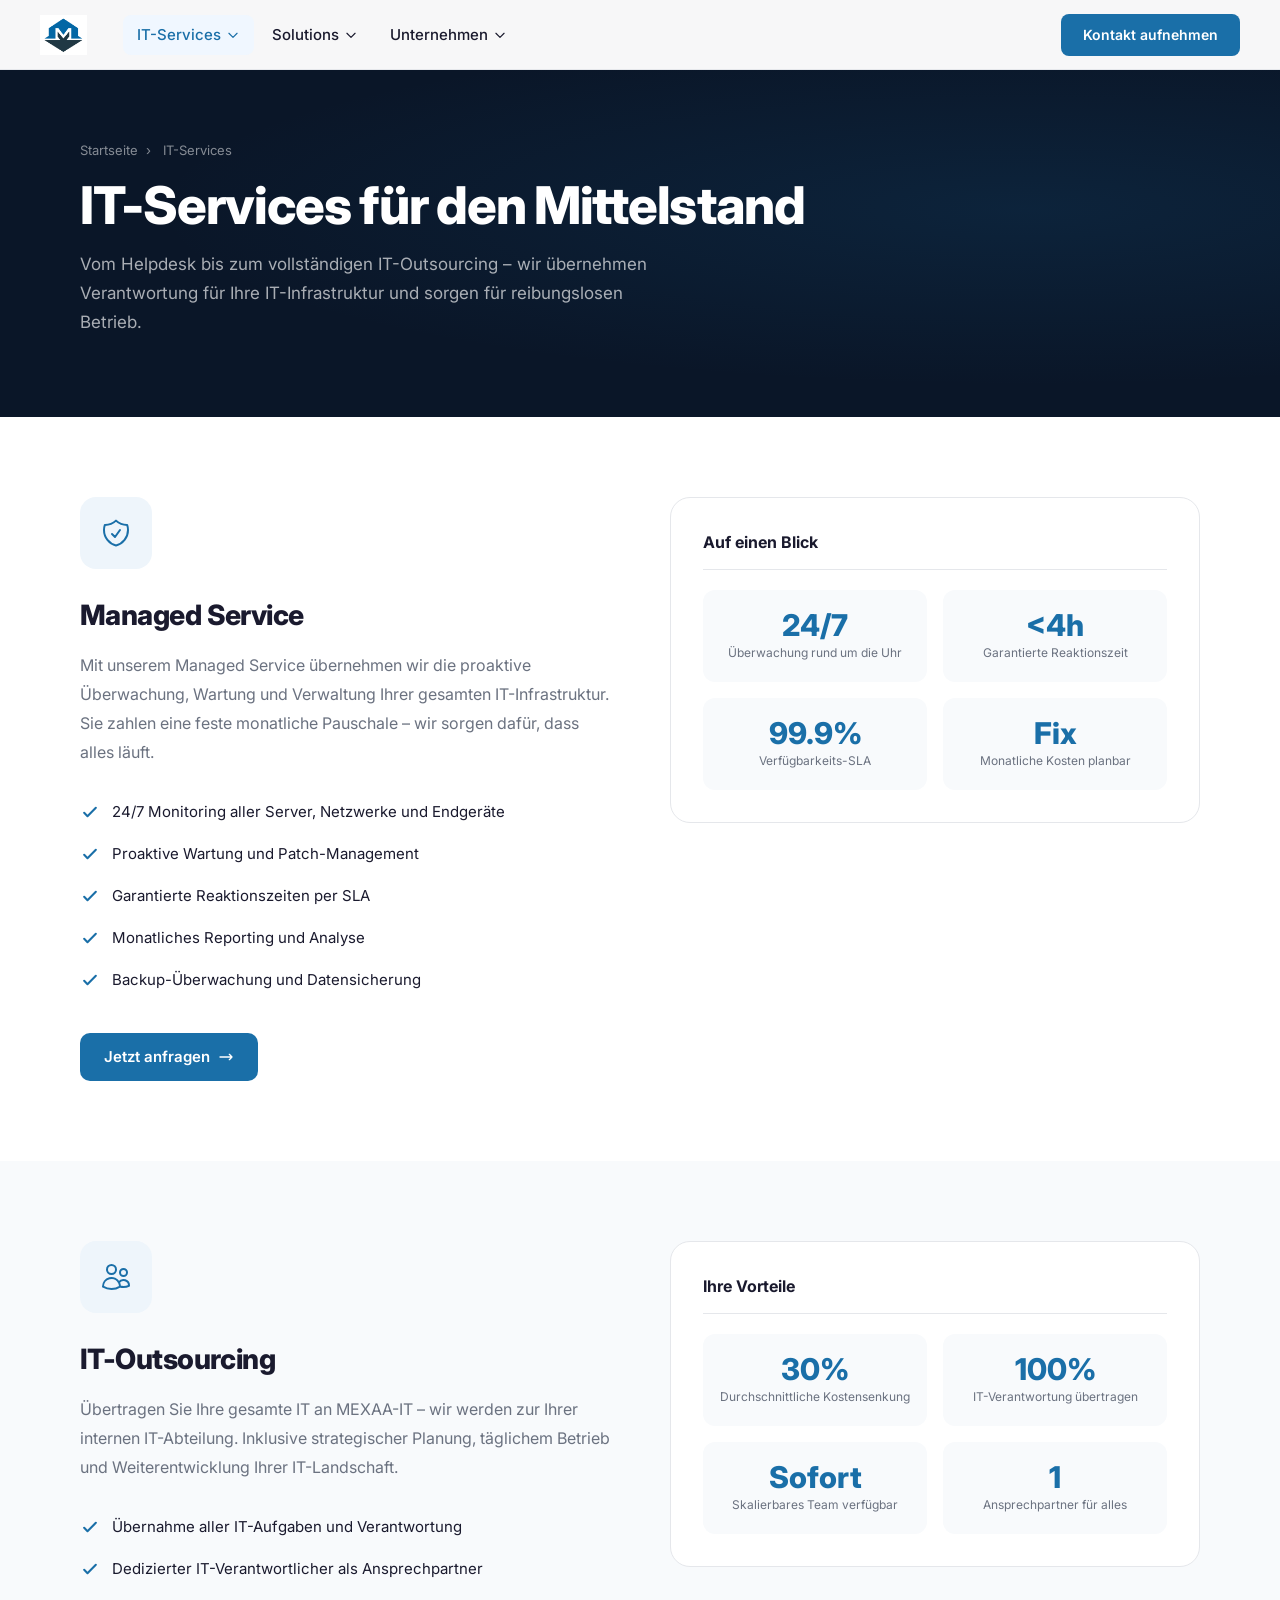
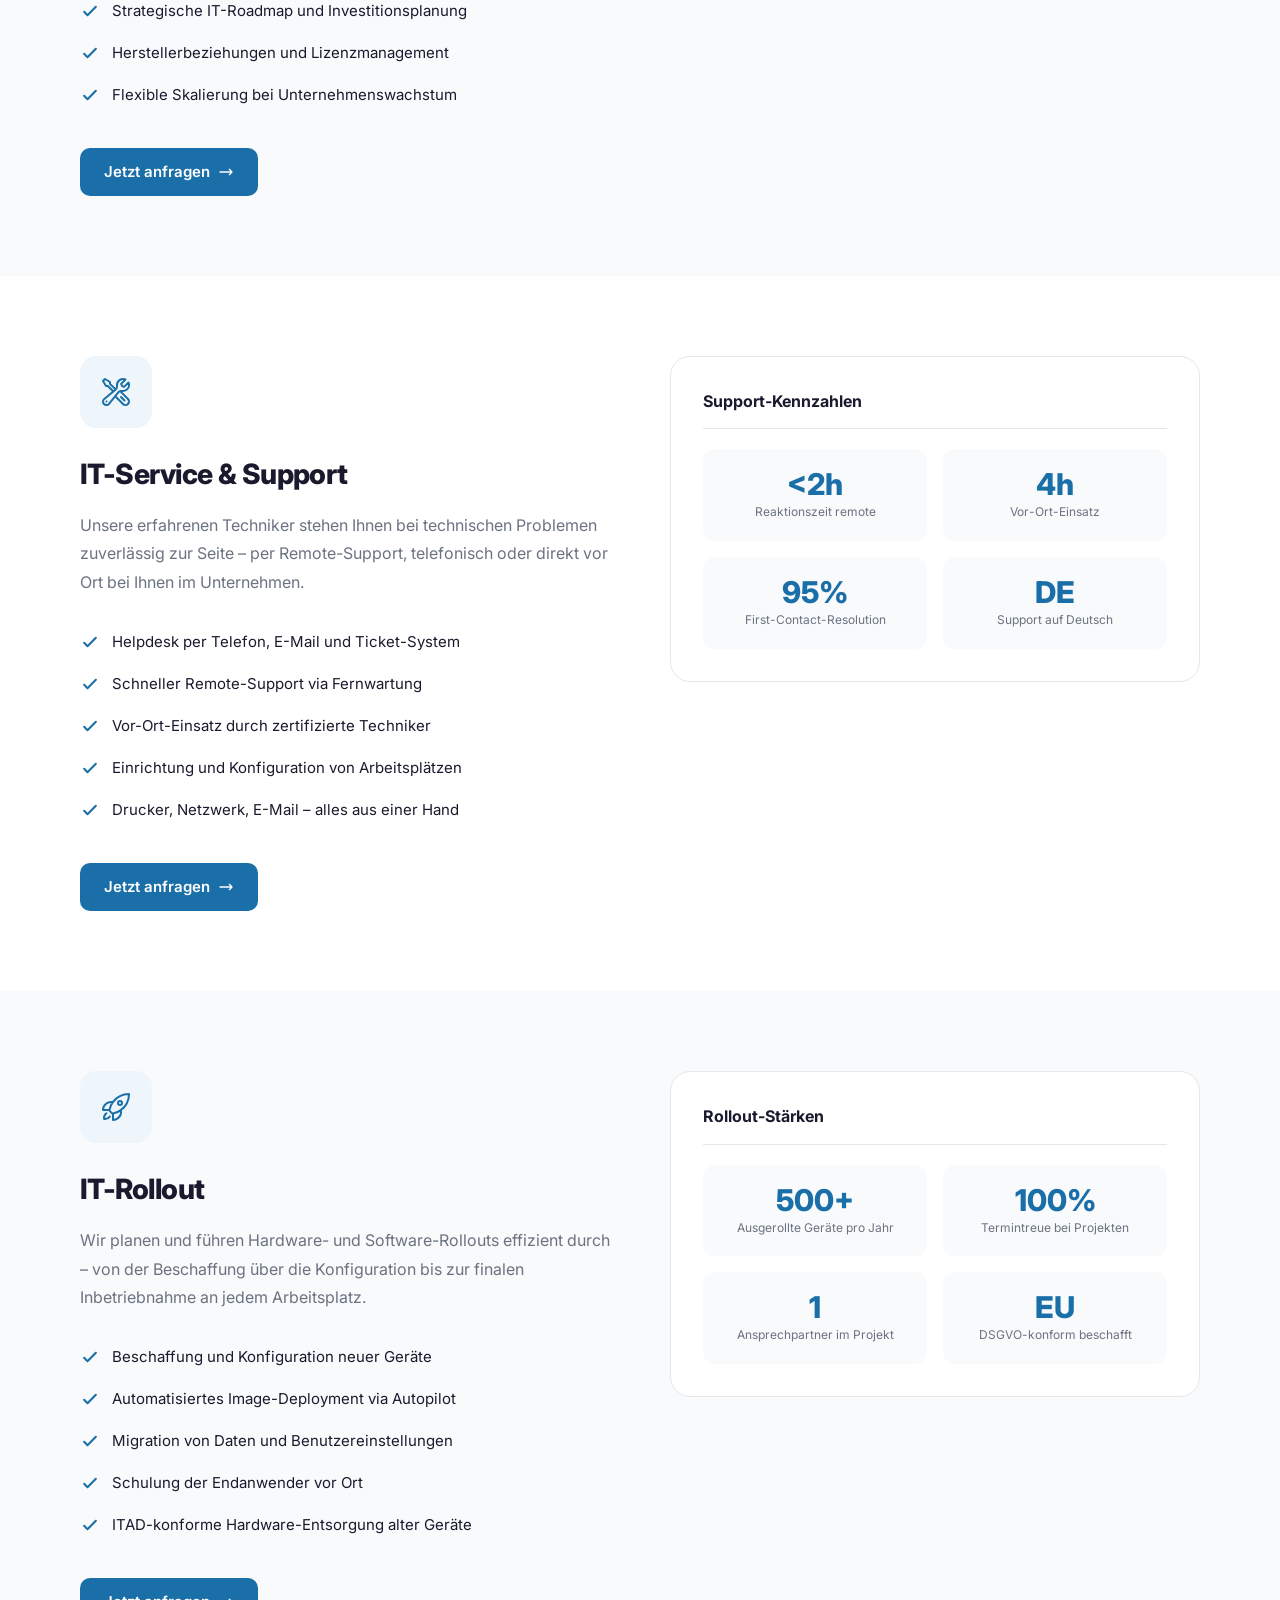
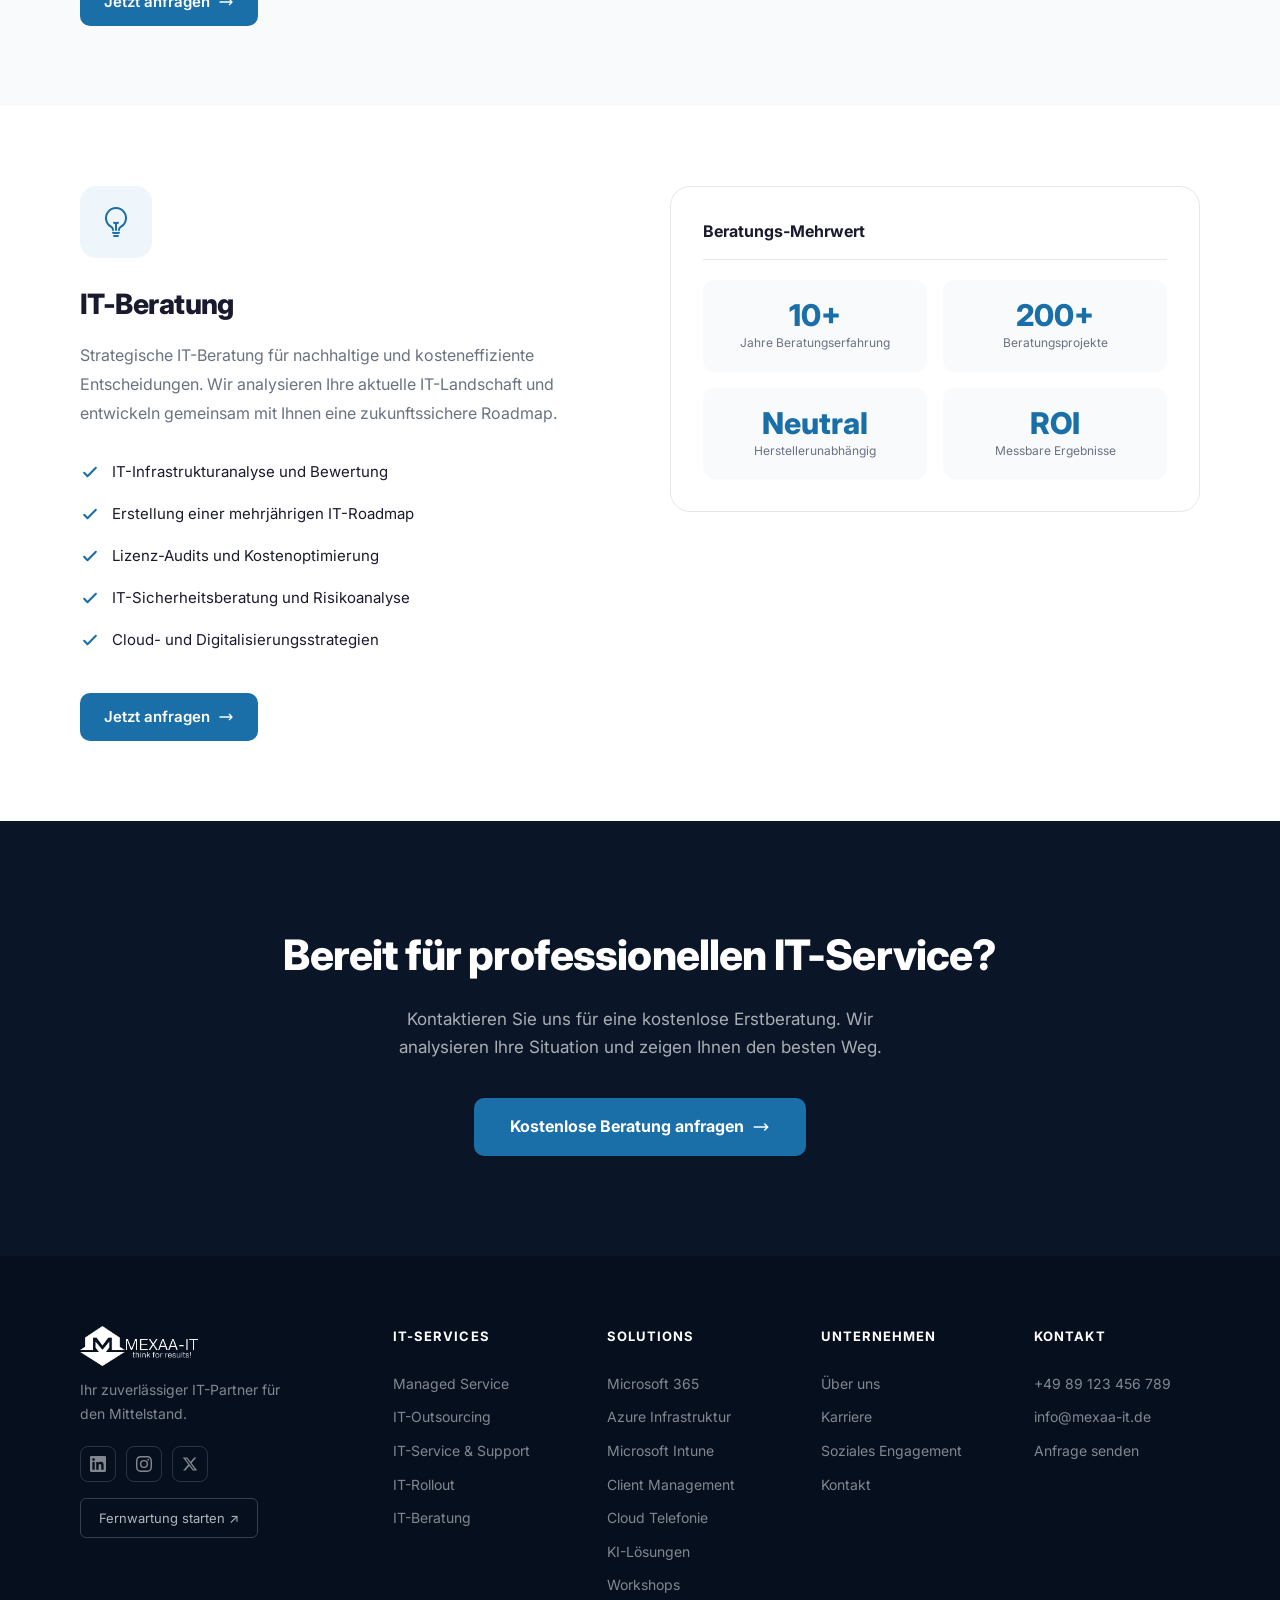
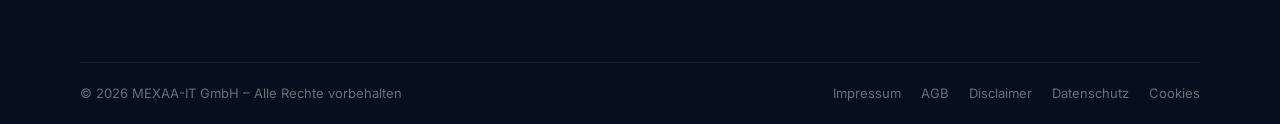
==== commit bdf52926: "Redesign: complete professional overhaul of all 5 pages - Rewrite style.css with Inter font, CSS var" ====
--- a/it-services.html
+++ b/it-services.html
@@ -3,346 +3,401 @@
 <head>
   <meta charset="UTF-8" />
   <meta name="viewport" content="width=device-width, initial-scale=1.0" />
-  <meta name="description" content="IT-Services von MEXAA-IT GmbH: Managed Service, IT-Outsourcing, IT-Support, IT-Rollout und strategische IT-Beratung für den Mittelstand." />
   <title>IT-Services – MEXAA-IT GmbH</title>
+  <meta name="description" content="Professionelle IT-Dienstleistungen: Managed Service, IT-Outsourcing, IT-Service & Support, IT-Rollout und IT-Beratung für den Mittelstand." />
   <link rel="stylesheet" href="style.css" />
 </head>
 <body>
 
-<!-- ============================================================
-     NAVIGATION
-     ============================================================ -->
-<nav class="nav" id="nav">
+<!-- NAVIGATION -->
+<nav class="nav" id="main-nav">
   <div class="nav-inner">
     <a href="index.html" class="nav-logo">
       <img src="mexa.logo1.jpg" alt="MEXAA-IT GmbH" />
     </a>
-    <ul class="nav-menu">
-      <li class="nav-item" data-page="it-services">
-        <span class="nav-link">IT-Services <span class="chevron">▾</span></span>
+    <ul class="nav-links">
+      <li class="nav-item has-dropdown active">
+        <a href="it-services.html" class="nav-link">IT-Services <svg class="chevron" width="14" height="14" fill="none" viewBox="0 0 24 24" stroke="currentColor"><path stroke-linecap="round" stroke-linejoin="round" stroke-width="2" d="M19 9l-7 7-7-7"/></svg></a>
         <div class="dropdown">
-          <a href="#managed-service" class="dropdown-item"><span class="item-icon">🔧</span><span class="item-text">Managed Service</span><span class="item-arrow">›</span></a>
-          <a href="#it-outsourcing"  class="dropdown-item"><span class="item-icon">👥</span><span class="item-text">IT-Outsourcing</span><span class="item-arrow">›</span></a>
-          <a href="#it-support"      class="dropdown-item"><span class="item-icon">🛠</span><span class="item-text">IT-Service &amp; Support</span><span class="item-arrow">›</span></a>
-          <a href="#it-rollout"      class="dropdown-item"><span class="item-icon">🚀</span><span class="item-text">IT-Rollout</span><span class="item-arrow">›</span></a>
-          <a href="#it-beratung"     class="dropdown-item"><span class="item-icon">💡</span><span class="item-text">IT-Beratung</span><span class="item-arrow">›</span></a>
+          <a href="#managed-service" class="dropdown-item"><span class="dropdown-icon"><svg fill="none" viewBox="0 0 24 24" stroke="currentColor"><path stroke-linecap="round" stroke-linejoin="round" stroke-width="1.5" d="M9 12.75L11.25 15 15 9.75m-3-7.036A11.959 11.959 0 013.598 6 11.99 11.99 0 003 9.749c0 5.592 3.824 10.29 9 11.623 5.176-1.332 9-6.03 9-11.622 0-1.31-.21-2.571-.598-3.751h-.152c-3.196 0-6.1-1.248-8.25-3.285z"/></svg></span><span class="dropdown-text">Managed Service</span><svg class="dropdown-arrow" width="14" height="14" fill="none" viewBox="0 0 24 24" stroke="currentColor"><path stroke-linecap="round" stroke-linejoin="round" stroke-width="2" d="M9 5l7 7-7 7"/></svg></a>
+          <a href="#it-outsourcing" class="dropdown-item"><span class="dropdown-icon"><svg fill="none" viewBox="0 0 24 24" stroke="currentColor"><path stroke-linecap="round" stroke-linejoin="round" stroke-width="1.5" d="M15 19.128a9.38 9.38 0 002.625.372 9.337 9.337 0 004.121-.952 4.125 4.125 0 00-7.533-2.493M15 19.128v-.003c0-1.113-.285-2.16-.786-3.07M15 19.128v.106A12.318 12.318 0 018.624 21c-2.331 0-4.512-.645-6.374-1.766l-.001-.109a6.375 6.375 0 0111.964-3.07M12 6.375a3.375 3.375 0 11-6.75 0 3.375 3.375 0 016.75 0zm8.25 2.25a2.625 2.625 0 11-5.25 0 2.625 2.625 0 015.25 0z"/></svg></span><span class="dropdown-text">IT-Outsourcing</span><svg class="dropdown-arrow" width="14" height="14" fill="none" viewBox="0 0 24 24" stroke="currentColor"><path stroke-linecap="round" stroke-linejoin="round" stroke-width="2" d="M9 5l7 7-7 7"/></svg></a>
+          <a href="#it-support" class="dropdown-item"><span class="dropdown-icon"><svg fill="none" viewBox="0 0 24 24" stroke="currentColor"><path stroke-linecap="round" stroke-linejoin="round" stroke-width="1.5" d="M11.42 15.17L17.25 21A2.652 2.652 0 0021 17.25l-5.877-5.877M11.42 15.17l2.496-3.03c.317-.384.74-.626 1.208-.766M11.42 15.17l-4.655 5.653a2.548 2.548 0 11-3.586-3.586l6.837-5.63m5.108-.233c.55-.164 1.163-.188 1.743-.14a4.5 4.5 0 004.486-6.336l-3.276 3.277a3.004 3.004 0 01-2.25-2.25l3.276-3.276a4.5 4.5 0 00-6.336 4.486c.091 1.076-.071 2.264-.904 2.95l-.102.085m-1.745 1.437L5.909 7.5H4.5L2.25 3.75l1.5-1.5L7.5 4.5v1.409l4.26 4.26m-1.745 1.437l1.745-1.437m6.615 8.206L15.75 15.75M4.867 19.125h.008v.008h-.008v-.008z"/></svg></span><span class="dropdown-text">IT-Service &amp; Support</span><svg class="dropdown-arrow" width="14" height="14" fill="none" viewBox="0 0 24 24" stroke="currentColor"><path stroke-linecap="round" stroke-linejoin="round" stroke-width="2" d="M9 5l7 7-7 7"/></svg></a>
+          <a href="#it-rollout" class="dropdown-item"><span class="dropdown-icon"><svg fill="none" viewBox="0 0 24 24" stroke="currentColor"><path stroke-linecap="round" stroke-linejoin="round" stroke-width="1.5" d="M15.59 14.37a6 6 0 01-5.84 7.38v-4.8m5.84-2.58a14.98 14.98 0 006.16-12.12A14.98 14.98 0 009.631 8.41m5.96 5.96a14.926 14.926 0 01-5.841 2.58m-.119-8.54a6 6 0 00-7.381 5.84h4.8m2.581-5.84a14.927 14.927 0 00-2.58 5.84m2.699 2.7c-.103.021-.207.041-.311.06a15.09 15.09 0 01-2.448-2.448 14.9 14.9 0 01.06-.312m-2.24 2.39a4.493 4.493 0 00-1.757 4.306 4.493 4.493 0 004.306-1.758M16.5 9a1.5 1.5 0 11-3 0 1.5 1.5 0 013 0z"/></svg></span><span class="dropdown-text">IT-Rollout</span><svg class="dropdown-arrow" width="14" height="14" fill="none" viewBox="0 0 24 24" stroke="currentColor"><path stroke-linecap="round" stroke-linejoin="round" stroke-width="2" d="M9 5l7 7-7 7"/></svg></a>
+          <a href="#it-beratung" class="dropdown-item"><span class="dropdown-icon"><svg fill="none" viewBox="0 0 24 24" stroke="currentColor"><path stroke-linecap="round" stroke-linejoin="round" stroke-width="1.5" d="M12 18v-5.25m0 0a6.01 6.01 0 001.5-.189m-1.5.189a6.01 6.01 0 01-1.5-.189m3.75 7.478a12.06 12.06 0 01-4.5 0m3.75 2.383a14.406 14.406 0 01-3 0M14.25 18v-.192c0-.983.658-1.823 1.508-2.316a7.5 7.5 0 10-7.517 0c.85.493 1.509 1.333 1.509 2.316V18"/></svg></span><span class="dropdown-text">IT-Beratung</span><svg class="dropdown-arrow" width="14" height="14" fill="none" viewBox="0 0 24 24" stroke="currentColor"><path stroke-linecap="round" stroke-linejoin="round" stroke-width="2" d="M9 5l7 7-7 7"/></svg></a>
         </div>
       </li>
-      <li class="nav-item" data-page="solutions">
-        <span class="nav-link">Solutions <span class="chevron">▾</span></span>
+      <li class="nav-item has-dropdown">
+        <a href="solutions.html" class="nav-link">Solutions <svg class="chevron" width="14" height="14" fill="none" viewBox="0 0 24 24" stroke="currentColor"><path stroke-linecap="round" stroke-linejoin="round" stroke-width="2" d="M19 9l-7 7-7-7"/></svg></a>
         <div class="dropdown">
-          <a href="solutions.html#microsoft365"      class="dropdown-item"><span class="item-icon">📊</span><span class="item-text">Microsoft 365</span><span class="item-arrow">›</span></a>
-          <a href="solutions.html#azure"             class="dropdown-item"><span class="item-icon">☁️</span><span class="item-text">Azure Infrastruktur</span><span class="item-arrow">›</span></a>
-          <a href="solutions.html#intune"            class="dropdown-item"><span class="item-icon">🔒</span><span class="item-text">Microsoft Intune</span><span class="item-arrow">›</span></a>
-          <a href="solutions.html#client-management" class="dropdown-item"><span class="item-icon">💻</span><span class="item-text">Client Management</span><span class="item-arrow">›</span></a>
-          <a href="solutions.html#cloud-telefonie"   class="dropdown-item"><span class="item-icon">📞</span><span class="item-text">Cloud Telefonie</span><span class="item-arrow">›</span></a>
-          <a href="solutions.html#ki-loesungen"      class="dropdown-item"><span class="item-icon">🤖</span><span class="item-text">KI-Lösungen</span><span class="item-arrow">›</span></a>
-          <a href="solutions.html#workshops"         class="dropdown-item"><span class="item-icon">🎓</span><span class="item-text">Workshops &amp; Schulungen</span><span class="item-arrow">›</span></a>
+          <a href="solutions.html#microsoft-365" class="dropdown-item"><span class="dropdown-icon"><svg fill="none" viewBox="0 0 24 24" stroke="currentColor"><path stroke-linecap="round" stroke-linejoin="round" stroke-width="1.5" d="M3.75 6A2.25 2.25 0 016 3.75h2.25A2.25 2.25 0 0110.5 6v2.25a2.25 2.25 0 01-2.25 2.25H6a2.25 2.25 0 01-2.25-2.25V6zM3.75 15.75A2.25 2.25 0 016 13.5h2.25a2.25 2.25 0 012.25 2.25V18a2.25 2.25 0 01-2.25 2.25H6A2.25 2.25 0 013.75 18v-2.25zM13.5 6a2.25 2.25 0 012.25-2.25H18A2.25 2.25 0 0120.25 6v2.25A2.25 2.25 0 0118 10.5h-2.25a2.25 2.25 0 01-2.25-2.25V6zM13.5 15.75a2.25 2.25 0 012.25-2.25H18a2.25 2.25 0 012.25 2.25V18A2.25 2.25 0 0118 20.25h-2.25A2.25 2.25 0 0113.5 18v-2.25z"/></svg></span><span class="dropdown-text">Microsoft 365</span><svg class="dropdown-arrow" width="14" height="14" fill="none" viewBox="0 0 24 24" stroke="currentColor"><path stroke-linecap="round" stroke-linejoin="round" stroke-width="2" d="M9 5l7 7-7 7"/></svg></a>
+          <a href="solutions.html#azure" class="dropdown-item"><span class="dropdown-icon"><svg fill="none" viewBox="0 0 24 24" stroke="currentColor"><path stroke-linecap="round" stroke-linejoin="round" stroke-width="1.5" d="M2.25 15a4.5 4.5 0 004.5 4.5H18a3.75 3.75 0 001.332-7.257 3 3 0 00-3.758-3.848 5.25 5.25 0 00-10.233 2.33A4.502 4.502 0 002.25 15z"/></svg></span><span class="dropdown-text">Azure Infrastruktur</span><svg class="dropdown-arrow" width="14" height="14" fill="none" viewBox="0 0 24 24" stroke="currentColor"><path stroke-linecap="round" stroke-linejoin="round" stroke-width="2" d="M9 5l7 7-7 7"/></svg></a>
+          <a href="solutions.html#intune" class="dropdown-item"><span class="dropdown-icon"><svg fill="none" viewBox="0 0 24 24" stroke="currentColor"><path stroke-linecap="round" stroke-linejoin="round" stroke-width="1.5" d="M16.5 10.5V6.75a4.5 4.5 0 10-9 0v3.75m-.75 11.25h10.5a2.25 2.25 0 002.25-2.25v-6.75a2.25 2.25 0 00-2.25-2.25H6.75a2.25 2.25 0 00-2.25 2.25v6.75a2.25 2.25 0 002.25 2.25z"/></svg></span><span class="dropdown-text">Microsoft Intune</span><svg class="dropdown-arrow" width="14" height="14" fill="none" viewBox="0 0 24 24" stroke="currentColor"><path stroke-linecap="round" stroke-linejoin="round" stroke-width="2" d="M9 5l7 7-7 7"/></svg></a>
+          <a href="solutions.html#client-management" class="dropdown-item"><span class="dropdown-icon"><svg fill="none" viewBox="0 0 24 24" stroke="currentColor"><path stroke-linecap="round" stroke-linejoin="round" stroke-width="1.5" d="M9 17.25v1.007a3 3 0 01-.879 2.122L7.5 21h9l-.621-.621A3 3 0 0115 18.257V17.25m6-12V15a2.25 2.25 0 01-2.25 2.25H5.25A2.25 2.25 0 013 15V5.25m18 0A2.25 2.25 0 0018.75 3H5.25A2.25 2.25 0 003 5.25m18 0H3"/></svg></span><span class="dropdown-text">Client Management</span><svg class="dropdown-arrow" width="14" height="14" fill="none" viewBox="0 0 24 24" stroke="currentColor"><path stroke-linecap="round" stroke-linejoin="round" stroke-width="2" d="M9 5l7 7-7 7"/></svg></a>
+          <a href="solutions.html#cloud-telefonie" class="dropdown-item"><span class="dropdown-icon"><svg fill="none" viewBox="0 0 24 24" stroke="currentColor"><path stroke-linecap="round" stroke-linejoin="round" stroke-width="1.5" d="M2.25 6.75c0 8.284 6.716 15 15 15h2.25a2.25 2.25 0 002.25-2.25v-1.372c0-.516-.351-.966-.852-1.091l-4.423-1.106c-.44-.11-.902.055-1.173.417l-.97 1.293c-.282.376-.769.542-1.21.38a12.035 12.035 0 01-7.143-7.143c-.162-.441.004-.928.38-1.21l1.293-.97c.363-.271.527-.734.417-1.173L6.963 3.102a1.125 1.125 0 00-1.091-.852H4.5A2.25 2.25 0 002.25 4.5v2.25z"/></svg></span><span class="dropdown-text">Cloud Telefonie</span><svg class="dropdown-arrow" width="14" height="14" fill="none" viewBox="0 0 24 24" stroke="currentColor"><path stroke-linecap="round" stroke-linejoin="round" stroke-width="2" d="M9 5l7 7-7 7"/></svg></a>
+          <a href="solutions.html#ki-loesungen" class="dropdown-item"><span class="dropdown-icon"><svg fill="none" viewBox="0 0 24 24" stroke="currentColor"><path stroke-linecap="round" stroke-linejoin="round" stroke-width="1.5" d="M8.25 3v1.5M4.5 8.25H3m18 0h-1.5M4.5 12H3m18 0h-1.5m-15 3.75H3m18 0h-1.5M8.25 19.5V21M12 3v1.5m0 15V21m3.75-18v1.5m0 15V21m-9-1.5h10.5a2.25 2.25 0 002.25-2.25V6.75a2.25 2.25 0 00-2.25-2.25H6.75A2.25 2.25 0 004.5 6.75v10.5a2.25 2.25 0 002.25 2.25zm.75-12h9v9h-9v-9z"/></svg></span><span class="dropdown-text">KI-Lösungen</span><svg class="dropdown-arrow" width="14" height="14" fill="none" viewBox="0 0 24 24" stroke="currentColor"><path stroke-linecap="round" stroke-linejoin="round" stroke-width="2" d="M9 5l7 7-7 7"/></svg></a>
+          <a href="solutions.html#workshops" class="dropdown-item"><span class="dropdown-icon"><svg fill="none" viewBox="0 0 24 24" stroke="currentColor"><path stroke-linecap="round" stroke-linejoin="round" stroke-width="1.5" d="M12 6.042A8.967 8.967 0 006 3.75c-1.052 0-2.062.18-3 .512v14.25A8.987 8.987 0 016 18c2.305 0 4.408.867 6 2.292m0-14.25a8.966 8.966 0 016-2.292c1.052 0 2.062.18 3 .512v14.25A8.987 8.987 0 0018 18a8.967 8.967 0 00-6 2.292m0-14.25v14.25"/></svg></span><span class="dropdown-text">Workshops &amp; Schulungen</span><svg class="dropdown-arrow" width="14" height="14" fill="none" viewBox="0 0 24 24" stroke="currentColor"><path stroke-linecap="round" stroke-linejoin="round" stroke-width="2" d="M9 5l7 7-7 7"/></svg></a>
         </div>
       </li>
-      <li class="nav-item" data-page="unternehmen,kontakt">
-        <span class="nav-link">Unternehmen <span class="chevron">▾</span></span>
+      <li class="nav-item has-dropdown">
+        <a href="unternehmen.html" class="nav-link">Unternehmen <svg class="chevron" width="14" height="14" fill="none" viewBox="0 0 24 24" stroke="currentColor"><path stroke-linecap="round" stroke-linejoin="round" stroke-width="2" d="M19 9l-7 7-7-7"/></svg></a>
         <div class="dropdown">
-          <a href="unternehmen.html#ueber-uns" class="dropdown-item"><span class="item-icon">🏢</span><span class="item-text">Über uns</span><span class="item-arrow">›</span></a>
-          <a href="unternehmen.html#karriere"  class="dropdown-item"><span class="item-icon">💼</span><span class="item-text">Karriere</span><span class="item-arrow">›</span></a>
-          <a href="unternehmen.html#soziales"  class="dropdown-item"><span class="item-icon">🤝</span><span class="item-text">Soziales Engagement</span><span class="item-arrow">›</span></a>
-          <a href="kontakt.html"              class="dropdown-item"><span class="item-icon">📬</span><span class="item-text">Kontakt</span><span class="item-arrow">›</span></a>
+          <a href="unternehmen.html#ueber-uns" class="dropdown-item"><span class="dropdown-icon"><svg fill="none" viewBox="0 0 24 24" stroke="currentColor"><path stroke-linecap="round" stroke-linejoin="round" stroke-width="1.5" d="M2.25 21h19.5m-18-18v18m10.5-18v18m6-13.5V21M6.75 6.75h.75m-.75 3h.75m-.75 3h.75m3-6h.75m-.75 3h.75m-.75 3h.75M6.75 21v-3.375c0-.621.504-1.125 1.125-1.125h2.25c.621 0 1.125.504 1.125 1.125V21M3 3h12m-.75 4.5H21m-3.75 3.75h.008v.008h-.008v-.008zm0 3h.008v.008h-.008v-.008zm0 3h.008v.008h-.008v-.008z"/></svg></span><span class="dropdown-text">Über uns</span><svg class="dropdown-arrow" width="14" height="14" fill="none" viewBox="0 0 24 24" stroke="currentColor"><path stroke-linecap="round" stroke-linejoin="round" stroke-width="2" d="M9 5l7 7-7 7"/></svg></a>
+          <a href="unternehmen.html#karriere" class="dropdown-item"><span class="dropdown-icon"><svg fill="none" viewBox="0 0 24 24" stroke="currentColor"><path stroke-linecap="round" stroke-linejoin="round" stroke-width="1.5" d="M20.25 14.15v4.25c0 1.094-.787 2.036-1.872 2.18-2.087.277-4.216.42-6.378.42s-4.291-.143-6.378-.42c-1.085-.144-1.872-1.086-1.872-2.18v-4.25m16.5 0a2.18 2.18 0 00.75-1.661V8.706c0-1.081-.768-2.015-1.837-2.175a48.114 48.114 0 00-3.413-.387m4.5 8.006c-.194.165-.42.295-.673.38A23.978 23.978 0 0112 15.75c-2.648 0-5.195-.429-7.577-1.22a2.016 2.016 0 01-.673-.38m0 0A2.18 2.18 0 013 12.489V8.706c0-1.081.768-2.015 1.837-2.175a48.111 48.111 0 013.413-.387m7.5 0V5.25A2.25 2.25 0 0013.5 3h-3a2.25 2.25 0 00-2.25 2.25v.894m7.5 0a48.667 48.667 0 00-7.5 0M12 12.75h.008v.008H12v-.008z"/></svg></span><span class="dropdown-text">Karriere</span><svg class="dropdown-arrow" width="14" height="14" fill="none" viewBox="0 0 24 24" stroke="currentColor"><path stroke-linecap="round" stroke-linejoin="round" stroke-width="2" d="M9 5l7 7-7 7"/></svg></a>
+          <a href="unternehmen.html#soziales" class="dropdown-item"><span class="dropdown-icon"><svg fill="none" viewBox="0 0 24 24" stroke="currentColor"><path stroke-linecap="round" stroke-linejoin="round" stroke-width="1.5" d="M21 8.25c0-2.485-2.099-4.5-4.688-4.5-1.935 0-3.597 1.126-4.312 2.733-.715-1.607-2.377-2.733-4.313-2.733C5.1 3.75 3 5.765 3 8.25c0 7.22 9 12 9 12s9-4.78 9-12z"/></svg></span><span class="dropdown-text">Soziales Engagement</span><svg class="dropdown-arrow" width="14" height="14" fill="none" viewBox="0 0 24 24" stroke="currentColor"><path stroke-linecap="round" stroke-linejoin="round" stroke-width="2" d="M9 5l7 7-7 7"/></svg></a>
         </div>
       </li>
     </ul>
-    <a href="kontakt.html" class="btn btn-primary nav-cta">Kontakt ↗</a>
-    <button class="hamburger" aria-label="Menü öffnen"><span></span><span></span><span></span></button>
+    <a href="kontakt.html" class="nav-cta">Kontakt aufnehmen</a>
+    <button class="hamburger" aria-label="Menü"><span></span><span></span><span></span></button>
   </div>
 </nav>
 
-<div class="nav-mobile" id="nav-mobile">
-  <div class="mobile-section">
-    <div class="mobile-section-title">IT-Services</div>
-    <a href="#managed-service" class="mobile-link"><span class="mi">🔧</span> Managed Service</a>
-    <a href="#it-outsourcing"  class="mobile-link"><span class="mi">👥</span> IT-Outsourcing</a>
-    <a href="#it-support"      class="mobile-link"><span class="mi">🛠</span> IT-Service &amp; Support</a>
-    <a href="#it-rollout"      class="mobile-link"><span class="mi">🚀</span> IT-Rollout</a>
-    <a href="#it-beratung"     class="mobile-link"><span class="mi">💡</span> IT-Beratung</a>
-  </div>
-  <div class="mobile-section">
-    <div class="mobile-section-title">Solutions</div>
-    <a href="solutions.html#microsoft365"      class="mobile-link"><span class="mi">📊</span> Microsoft 365</a>
-    <a href="solutions.html#azure"             class="mobile-link"><span class="mi">☁️</span> Azure Infrastruktur</a>
-    <a href="solutions.html#intune"            class="mobile-link"><span class="mi">🔒</span> Microsoft Intune</a>
-    <a href="solutions.html#client-management" class="mobile-link"><span class="mi">💻</span> Client Management</a>
-    <a href="solutions.html#cloud-telefonie"   class="mobile-link"><span class="mi">📞</span> Cloud Telefonie</a>
-    <a href="solutions.html#ki-loesungen"      class="mobile-link"><span class="mi">🤖</span> KI-Lösungen</a>
-    <a href="solutions.html#workshops"         class="mobile-link"><span class="mi">🎓</span> Workshops &amp; Schulungen</a>
-  </div>
-  <div class="mobile-section">
-    <div class="mobile-section-title">Unternehmen</div>
-    <a href="unternehmen.html#ueber-uns" class="mobile-link"><span class="mi">🏢</span> Über uns</a>
-    <a href="unternehmen.html#karriere"  class="mobile-link"><span class="mi">💼</span> Karriere</a>
-    <a href="unternehmen.html#soziales"  class="mobile-link"><span class="mi">🤝</span> Soziales Engagement</a>
-    <a href="kontakt.html"              class="mobile-link"><span class="mi">📬</span> Kontakt</a>
-  </div>
-  <a href="kontakt.html" class="btn btn-primary mobile-cta-btn">Jetzt Kontakt aufnehmen ↗</a>
-</div>
-
-<!-- ============================================================
-     PAGE HERO
-     ============================================================ -->
+<!-- MOBILE NAV -->
+<nav class="nav-mobile">
+  <div class="nav-mobile-item">
+    <div class="nav-mobile-link">IT-Services <svg width="16" height="16" fill="none" viewBox="0 0 24 24" stroke="currentColor"><path stroke-linecap="round" stroke-linejoin="round" stroke-width="2" d="M19 9l-7 7-7-7"/></svg></div>
+    <div class="nav-mobile-dropdown">
+      <a href="#managed-service">Managed Service</a>
+      <a href="#it-outsourcing">IT-Outsourcing</a>
+      <a href="#it-support">IT-Service &amp; Support</a>
+      <a href="#it-rollout">IT-Rollout</a>
+      <a href="#it-beratung">IT-Beratung</a>
+    </div>
+  </div>
+  <div class="nav-mobile-item">
+    <div class="nav-mobile-link">Solutions <svg width="16" height="16" fill="none" viewBox="0 0 24 24" stroke="currentColor"><path stroke-linecap="round" stroke-linejoin="round" stroke-width="2" d="M19 9l-7 7-7-7"/></svg></div>
+    <div class="nav-mobile-dropdown">
+      <a href="solutions.html#microsoft-365">Microsoft 365</a>
+      <a href="solutions.html#azure">Azure Infrastruktur</a>
+      <a href="solutions.html#intune">Microsoft Intune</a>
+      <a href="solutions.html#client-management">Client Management</a>
+      <a href="solutions.html#cloud-telefonie">Cloud Telefonie</a>
+      <a href="solutions.html#ki-loesungen">KI-Lösungen</a>
+      <a href="solutions.html#workshops">Workshops</a>
+    </div>
+  </div>
+  <div class="nav-mobile-item">
+    <div class="nav-mobile-link">Unternehmen <svg width="16" height="16" fill="none" viewBox="0 0 24 24" stroke="currentColor"><path stroke-linecap="round" stroke-linejoin="round" stroke-width="2" d="M19 9l-7 7-7-7"/></svg></div>
+    <div class="nav-mobile-dropdown">
+      <a href="unternehmen.html#ueber-uns">Über uns</a>
+      <a href="unternehmen.html#karriere">Karriere</a>
+      <a href="unternehmen.html#soziales">Soziales Engagement</a>
+    </div>
+  </div>
+  <div class="nav-mobile-cta"><a href="kontakt.html" class="btn btn-primary">Kontakt aufnehmen</a></div>
+</nav>
+
+<!-- PAGE HERO -->
 <div class="page-hero">
   <div class="container">
-    <div class="page-hero-inner">
-      <nav class="breadcrumb">
-        <a href="index.html">Startseite</a>
-        <span class="sep">›</span>
-        <span>IT-Services</span>
-      </nav>
-      <h1>Unsere IT-Services</h1>
-      <p>Von proaktivem Managed Service bis zur strategischen IT-Beratung –
-         wir decken das gesamte IT-Spektrum für Ihr Unternehmen ab.</p>
-    </div>
-  </div>
-</div>
-
-<!-- ============================================================
-     SERVICE DETAILS
-     ============================================================ -->
-<section class="bg-white">
-  <div class="container">
-
-    <!-- 1. Managed Service -->
-    <div class="service-detail" id="managed-service">
-      <div class="service-text fade-in">
-        <div class="service-detail-icon">🔧</div>
+    <div class="breadcrumb"><a href="index.html">Startseite</a><span class="sep">&#8250;</span> IT-Services</div>
+    <h1>IT-Services für den Mittelstand</h1>
+    <p>Vom Helpdesk bis zum vollständigen IT-Outsourcing – wir übernehmen Verantwortung für Ihre IT-Infrastruktur und sorgen für reibungslosen Betrieb.</p>
+  </div>
+</div>
+
+<!-- 1. MANAGED SERVICE -->
+<div class="service-section" id="managed-service">
+  <div class="container">
+    <div class="service-layout">
+      <div class="service-content fade-in">
+        <div class="service-icon-box">
+          <svg fill="none" viewBox="0 0 24 24" stroke="currentColor"><path stroke-linecap="round" stroke-linejoin="round" stroke-width="1.5" d="M9 12.75L11.25 15 15 9.75m-3-7.036A11.959 11.959 0 013.598 6 11.99 11.99 0 003 9.749c0 5.592 3.824 10.29 9 11.623 5.176-1.332 9-6.03 9-11.622 0-1.31-.21-2.571-.598-3.751h-.152c-3.196 0-6.1-1.248-8.25-3.285z"/></svg>
+        </div>
         <h2>Managed Service</h2>
-        <p>
-          Als Ihr Managed Service Provider übernehmen wir die vollständige Verantwortung für
-          den Betrieb, die Überwachung und die Weiterentwicklung Ihrer IT-Infrastruktur.
-          Proaktiv, verlässlich und rund um die Uhr.
-        </p>
-        <p>
-          Durch regelmäßiges Monitoring, automatisierte Patches und definierte SLAs
-          minimieren wir Ausfallzeiten und sorgen dafür, dass Ihre IT stets auf dem
-          neuesten Stand ist – ohne dass Sie sich darum kümmern müssen.
-        </p>
-        <div class="service-features">
-          <span class="service-feature">24/7-Monitoring Ihrer gesamten IT-Infrastruktur</span>
-          <span class="service-feature">Proaktives Patch- und Update-Management</span>
-          <span class="service-feature">Definierte SLAs mit garantierten Reaktionszeiten</span>
-          <span class="service-feature">Monatliche Berichte &amp; Transparenz-Dashboard</span>
-          <span class="service-feature">Festpreismodell – keine überraschenden Kosten</span>
-        </div>
-      </div>
-      <div class="service-visual fade-in fade-in-delay-2">
-        <div class="service-visual-bg">🔧</div>
-        <div class="service-visual-content">
-          <div class="icon-lg">🔧</div>
-          <h3>Managed Service</h3>
-          <p>Ihre IT in besten Händen – proaktiv, zuverlässig, transparent.</p>
-        </div>
-      </div>
-    </div>
-
-    <!-- 2. IT-Outsourcing -->
-    <div class="service-detail reverse" id="it-outsourcing">
-      <div class="service-text fade-in">
-        <div class="service-detail-icon">👥</div>
+        <p>Mit unserem Managed Service übernehmen wir die proaktive Überwachung, Wartung und Verwaltung Ihrer gesamten IT-Infrastruktur. Sie zahlen eine feste monatliche Pauschale – wir sorgen dafür, dass alles läuft.</p>
+        <ul class="service-features">
+          <li><svg fill="none" viewBox="0 0 24 24" stroke="currentColor"><path stroke-linecap="round" stroke-linejoin="round" stroke-width="2.5" d="M5 13l4 4L19 7"/></svg> 24/7 Monitoring aller Server, Netzwerke und Endgeräte</li>
+          <li><svg fill="none" viewBox="0 0 24 24" stroke="currentColor"><path stroke-linecap="round" stroke-linejoin="round" stroke-width="2.5" d="M5 13l4 4L19 7"/></svg> Proaktive Wartung und Patch-Management</li>
+          <li><svg fill="none" viewBox="0 0 24 24" stroke="currentColor"><path stroke-linecap="round" stroke-linejoin="round" stroke-width="2.5" d="M5 13l4 4L19 7"/></svg> Garantierte Reaktionszeiten per SLA</li>
+          <li><svg fill="none" viewBox="0 0 24 24" stroke="currentColor"><path stroke-linecap="round" stroke-linejoin="round" stroke-width="2.5" d="M5 13l4 4L19 7"/></svg> Monatliches Reporting und Analyse</li>
+          <li><svg fill="none" viewBox="0 0 24 24" stroke="currentColor"><path stroke-linecap="round" stroke-linejoin="round" stroke-width="2.5" d="M5 13l4 4L19 7"/></svg> Backup-Überwachung und Datensicherung</li>
+        </ul>
+        <a href="kontakt.html" class="btn btn-primary">Jetzt anfragen <svg width="16" height="16" fill="none" viewBox="0 0 24 24" stroke="currentColor"><path stroke-linecap="round" stroke-linejoin="round" stroke-width="2" d="M17 8l4 4m0 0l-4 4m4-4H3"/></svg></a>
+      </div>
+      <div class="fade-in fade-in-delay-2">
+        <div class="service-info-box">
+          <div class="info-box-title">Auf einen Blick</div>
+          <div class="info-facts">
+            <div class="info-fact">
+              <div class="info-fact-number">24/7</div>
+              <div class="info-fact-label">Überwachung rund um die Uhr</div>
+            </div>
+            <div class="info-fact">
+              <div class="info-fact-number">&lt;4h</div>
+              <div class="info-fact-label">Garantierte Reaktionszeit</div>
+            </div>
+            <div class="info-fact">
+              <div class="info-fact-number">99.9%</div>
+              <div class="info-fact-label">Verfügbarkeits-SLA</div>
+            </div>
+            <div class="info-fact">
+              <div class="info-fact-number">Fix</div>
+              <div class="info-fact-label">Monatliche Kosten planbar</div>
+            </div>
+          </div>
+        </div>
+      </div>
+    </div>
+  </div>
+</div>
+
+<!-- 2. IT-OUTSOURCING -->
+<div class="service-section alt" id="it-outsourcing">
+  <div class="container">
+    <div class="service-layout">
+      <div class="fade-in fade-in-delay-2" style="order:2">
+        <div class="service-info-box">
+          <div class="info-box-title">Ihre Vorteile</div>
+          <div class="info-facts">
+            <div class="info-fact">
+              <div class="info-fact-number">30%</div>
+              <div class="info-fact-label">Durchschnittliche Kostensenkung</div>
+            </div>
+            <div class="info-fact">
+              <div class="info-fact-number">100%</div>
+              <div class="info-fact-label">IT-Verantwortung übertragen</div>
+            </div>
+            <div class="info-fact">
+              <div class="info-fact-number">Sofort</div>
+              <div class="info-fact-label">Skalierbares Team verfügbar</div>
+            </div>
+            <div class="info-fact">
+              <div class="info-fact-number">1</div>
+              <div class="info-fact-label">Ansprechpartner für alles</div>
+            </div>
+          </div>
+        </div>
+      </div>
+      <div class="service-content fade-in" style="order:1">
+        <div class="service-icon-box">
+          <svg fill="none" viewBox="0 0 24 24" stroke="currentColor"><path stroke-linecap="round" stroke-linejoin="round" stroke-width="1.5" d="M15 19.128a9.38 9.38 0 002.625.372 9.337 9.337 0 004.121-.952 4.125 4.125 0 00-7.533-2.493M15 19.128v-.003c0-1.113-.285-2.16-.786-3.07M15 19.128v.106A12.318 12.318 0 018.624 21c-2.331 0-4.512-.645-6.374-1.766l-.001-.109a6.375 6.375 0 0111.964-3.07M12 6.375a3.375 3.375 0 11-6.75 0 3.375 3.375 0 016.75 0zm8.25 2.25a2.625 2.625 0 11-5.25 0 2.625 2.625 0 015.25 0z"/></svg>
+        </div>
         <h2>IT-Outsourcing</h2>
-        <p>
-          Konzentrieren Sie sich auf Ihr Kerngeschäft – wir übernehmen Ihre gesamte IT.
-          Ob als Ergänzung zu Ihrem bestehenden Team oder als vollständige externe IT-Abteilung:
-          MEXAA-IT ist Ihr flexibler IT-Partner.
-        </p>
-        <p>
-          Unsere erfahrenen IT-Experten kennen die Anforderungen des deutschen Mittelstands
-          und liefern passgenaue Lösungen zu kalkulierbaren Kosten.
-        </p>
-        <div class="service-features">
-          <span class="service-feature">Vollständige Übernahme der IT-Abteilung möglich</span>
-          <span class="service-feature">Flexibel skalierbar – von 5 bis 500 Arbeitsplätzen</span>
-          <span class="service-feature">Dedizierte Ansprechpartner &amp; persönliche Betreuung</span>
-          <span class="service-feature">Kostenreduktion durch Skaleneffekte</span>
-          <span class="service-feature">Fokus auf Ihr Kerngeschäft statt IT-Verwaltung</span>
-        </div>
-      </div>
-      <div class="service-visual fade-in fade-in-delay-2">
-        <div class="service-visual-bg">👥</div>
-        <div class="service-visual-content">
-          <div class="icon-lg">👥</div>
-          <h3>IT-Outsourcing</h3>
-          <p>Ihre externe IT-Abteilung – flexibel, kosteneffizient, erfahren.</p>
-        </div>
-      </div>
-    </div>
-
-    <!-- 3. IT-Service & Support -->
-    <div class="service-detail" id="it-support">
-      <div class="service-text fade-in">
-        <div class="service-detail-icon">🛠</div>
+        <p>Übertragen Sie Ihre gesamte IT an MEXAA-IT – wir werden zur Ihrer internen IT-Abteilung. Inklusive strategischer Planung, täglichem Betrieb und Weiterentwicklung Ihrer IT-Landschaft.</p>
+        <ul class="service-features">
+          <li><svg fill="none" viewBox="0 0 24 24" stroke="currentColor"><path stroke-linecap="round" stroke-linejoin="round" stroke-width="2.5" d="M5 13l4 4L19 7"/></svg> Übernahme aller IT-Aufgaben und Verantwortung</li>
+          <li><svg fill="none" viewBox="0 0 24 24" stroke="currentColor"><path stroke-linecap="round" stroke-linejoin="round" stroke-width="2.5" d="M5 13l4 4L19 7"/></svg> Dedizierter IT-Verantwortlicher als Ansprechpartner</li>
+          <li><svg fill="none" viewBox="0 0 24 24" stroke="currentColor"><path stroke-linecap="round" stroke-linejoin="round" stroke-width="2.5" d="M5 13l4 4L19 7"/></svg> Strategische IT-Roadmap und Investitionsplanung</li>
+          <li><svg fill="none" viewBox="0 0 24 24" stroke="currentColor"><path stroke-linecap="round" stroke-linejoin="round" stroke-width="2.5" d="M5 13l4 4L19 7"/></svg> Herstellerbeziehungen und Lizenzmanagement</li>
+          <li><svg fill="none" viewBox="0 0 24 24" stroke="currentColor"><path stroke-linecap="round" stroke-linejoin="round" stroke-width="2.5" d="M5 13l4 4L19 7"/></svg> Flexible Skalierung bei Unternehmens­wachstum</li>
+        </ul>
+        <a href="kontakt.html" class="btn btn-primary">Jetzt anfragen <svg width="16" height="16" fill="none" viewBox="0 0 24 24" stroke="currentColor"><path stroke-linecap="round" stroke-linejoin="round" stroke-width="2" d="M17 8l4 4m0 0l-4 4m4-4H3"/></svg></a>
+      </div>
+    </div>
+  </div>
+</div>
+
+<!-- 3. IT-SERVICE & SUPPORT -->
+<div class="service-section" id="it-support">
+  <div class="container">
+    <div class="service-layout">
+      <div class="service-content fade-in">
+        <div class="service-icon-box">
+          <svg fill="none" viewBox="0 0 24 24" stroke="currentColor"><path stroke-linecap="round" stroke-linejoin="round" stroke-width="1.5" d="M11.42 15.17L17.25 21A2.652 2.652 0 0021 17.25l-5.877-5.877M11.42 15.17l2.496-3.03c.317-.384.74-.626 1.208-.766M11.42 15.17l-4.655 5.653a2.548 2.548 0 11-3.586-3.586l6.837-5.63m5.108-.233c.55-.164 1.163-.188 1.743-.14a4.5 4.5 0 004.486-6.336l-3.276 3.277a3.004 3.004 0 01-2.25-2.25l3.276-3.276a4.5 4.5 0 00-6.336 4.486c.091 1.076-.071 2.264-.904 2.95l-.102.085m-1.745 1.437L5.909 7.5H4.5L2.25 3.75l1.5-1.5L7.5 4.5v1.409l4.26 4.26m-1.745 1.437l1.745-1.437m6.615 8.206L15.75 15.75M4.867 19.125h.008v.008h-.008v-.008z"/></svg>
+        </div>
         <h2>IT-Service &amp; Support</h2>
-        <p>
-          Schnelle Hilfe bei IT-Problemen – per Telefon, Remote oder direkt vor Ort.
-          Unser erfahrenes Support-Team steht Ihnen mit kurzen Reaktionszeiten zur Seite
-          und behebt Störungen schnell und effizient.
-        </p>
-        <p>
-          Vom einfachen Anwenderproblem bis zur komplexen Systemstörung: Wir analysieren,
-          priorisieren und lösen – damit Ihr Betrieb unterbrechungsfrei läuft.
-        </p>
-        <div class="service-features">
-          <span class="service-feature">Helpdesk per Telefon, E-Mail &amp; Ticketsystem</span>
-          <span class="service-feature">Remote-Support in unter 15 Minuten</span>
-          <span class="service-feature">Vor-Ort-Service bundesweit</span>
-          <span class="service-feature">Klare Ticketpriorisierung &amp; Eskalationsprozesse</span>
-          <span class="service-feature">Lückenlose Dokumentation aller Vorfälle</span>
-        </div>
-      </div>
-      <div class="service-visual fade-in fade-in-delay-2">
-        <div class="service-visual-bg">🛠</div>
-        <div class="service-visual-content">
-          <div class="icon-lg">🛠</div>
-          <h3>IT-Service &amp; Support</h3>
-          <p>Schnell, kompetent, persönlich – Ihr zuverlässiger IT-Helpdesk.</p>
-        </div>
-      </div>
-    </div>
-
-    <!-- 4. IT-Rollout -->
-    <div class="service-detail reverse" id="it-rollout">
-      <div class="service-text fade-in">
-        <div class="service-detail-icon">🚀</div>
+        <p>Unsere erfahrenen Techniker stehen Ihnen bei technischen Problemen zuverlässig zur Seite – per Remote-Support, telefonisch oder direkt vor Ort bei Ihnen im Unternehmen.</p>
+        <ul class="service-features">
+          <li><svg fill="none" viewBox="0 0 24 24" stroke="currentColor"><path stroke-linecap="round" stroke-linejoin="round" stroke-width="2.5" d="M5 13l4 4L19 7"/></svg> Helpdesk per Telefon, E-Mail und Ticket-System</li>
+          <li><svg fill="none" viewBox="0 0 24 24" stroke="currentColor"><path stroke-linecap="round" stroke-linejoin="round" stroke-width="2.5" d="M5 13l4 4L19 7"/></svg> Schneller Remote-Support via Fernwartung</li>
+          <li><svg fill="none" viewBox="0 0 24 24" stroke="currentColor"><path stroke-linecap="round" stroke-linejoin="round" stroke-width="2.5" d="M5 13l4 4L19 7"/></svg> Vor-Ort-Einsatz durch zertifizierte Techniker</li>
+          <li><svg fill="none" viewBox="0 0 24 24" stroke="currentColor"><path stroke-linecap="round" stroke-linejoin="round" stroke-width="2.5" d="M5 13l4 4L19 7"/></svg> Einrichtung und Konfiguration von Arbeitsplätzen</li>
+          <li><svg fill="none" viewBox="0 0 24 24" stroke="currentColor"><path stroke-linecap="round" stroke-linejoin="round" stroke-width="2.5" d="M5 13l4 4L19 7"/></svg> Drucker, Netzwerk, E-Mail – alles aus einer Hand</li>
+        </ul>
+        <a href="kontakt.html" class="btn btn-primary">Jetzt anfragen <svg width="16" height="16" fill="none" viewBox="0 0 24 24" stroke="currentColor"><path stroke-linecap="round" stroke-linejoin="round" stroke-width="2" d="M17 8l4 4m0 0l-4 4m4-4H3"/></svg></a>
+      </div>
+      <div class="fade-in fade-in-delay-2">
+        <div class="service-info-box">
+          <div class="info-box-title">Support-Kennzahlen</div>
+          <div class="info-facts">
+            <div class="info-fact">
+              <div class="info-fact-number">&lt;2h</div>
+              <div class="info-fact-label">Reaktionszeit remote</div>
+            </div>
+            <div class="info-fact">
+              <div class="info-fact-number">4h</div>
+              <div class="info-fact-label">Vor-Ort-Einsatz</div>
+            </div>
+            <div class="info-fact">
+              <div class="info-fact-number">95%</div>
+              <div class="info-fact-label">First-Contact-Resolution</div>
+            </div>
+            <div class="info-fact">
+              <div class="info-fact-number">DE</div>
+              <div class="info-fact-label">Support auf Deutsch</div>
+            </div>
+          </div>
+        </div>
+      </div>
+    </div>
+  </div>
+</div>
+
+<!-- 4. IT-ROLLOUT -->
+<div class="service-section alt" id="it-rollout">
+  <div class="container">
+    <div class="service-layout">
+      <div class="fade-in fade-in-delay-2" style="order:2">
+        <div class="service-info-box">
+          <div class="info-box-title">Rollout-Stärken</div>
+          <div class="info-facts">
+            <div class="info-fact">
+              <div class="info-fact-number">500+</div>
+              <div class="info-fact-label">Ausgerollte Geräte pro Jahr</div>
+            </div>
+            <div class="info-fact">
+              <div class="info-fact-number">100%</div>
+              <div class="info-fact-label">Termintreue bei Projekten</div>
+            </div>
+            <div class="info-fact">
+              <div class="info-fact-number">1</div>
+              <div class="info-fact-label">Ansprechpartner im Projekt</div>
+            </div>
+            <div class="info-fact">
+              <div class="info-fact-number">EU</div>
+              <div class="info-fact-label">DSGVO-konform beschafft</div>
+            </div>
+          </div>
+        </div>
+      </div>
+      <div class="service-content fade-in" style="order:1">
+        <div class="service-icon-box">
+          <svg fill="none" viewBox="0 0 24 24" stroke="currentColor"><path stroke-linecap="round" stroke-linejoin="round" stroke-width="1.5" d="M15.59 14.37a6 6 0 01-5.84 7.38v-4.8m5.84-2.58a14.98 14.98 0 006.16-12.12A14.98 14.98 0 009.631 8.41m5.96 5.96a14.926 14.926 0 01-5.841 2.58m-.119-8.54a6 6 0 00-7.381 5.84h4.8m2.581-5.84a14.927 14.927 0 00-2.58 5.84m2.699 2.7c-.103.021-.207.041-.311.06a15.09 15.09 0 01-2.448-2.448 14.9 14.9 0 01.06-.312m-2.24 2.39a4.493 4.493 0 00-1.757 4.306 4.493 4.493 0 004.306-1.758M16.5 9a1.5 1.5 0 11-3 0 1.5 1.5 0 013 0z"/></svg>
+        </div>
         <h2>IT-Rollout</h2>
-        <p>
-          Ob 10 oder 1.000 Arbeitsplätze – wir planen und realisieren Ihre Hard- und Software-Rollouts
-          professionell, termingerecht und mit minimalem Aufwand für Ihr Unternehmen.
-        </p>
-        <p>
-          Mit bewährten Prozessen, standardisierten Images und zentralem Deployment sorgen
-          wir dafür, dass jeder Mitarbeiter optimal ausgestattet ist – schnell und reibungslos.
-        </p>
-        <div class="service-features">
-          <span class="service-feature">Hardware-Rollout inkl. Beschaffung &amp; Logistik</span>
-          <span class="service-feature">Software-Deployment über zentrale Plattformen</span>
-          <span class="service-feature">Standardisierte Rollout-Prozesse &amp; Vorlagen</span>
-          <span class="service-feature">Migration von Daten &amp; Einstellungen</span>
-          <span class="service-feature">Endbenutzer-Einweisung &amp; Onboarding</span>
-        </div>
-      </div>
-      <div class="service-visual fade-in fade-in-delay-2">
-        <div class="service-visual-bg">🚀</div>
-        <div class="service-visual-content">
-          <div class="icon-lg">🚀</div>
-          <h3>IT-Rollout</h3>
-          <p>Professionell, schnell und skalierbar – Rollouts die funktionieren.</p>
-        </div>
-      </div>
-    </div>
-
-    <!-- 5. IT-Beratung -->
-    <div class="service-detail" id="it-beratung">
-      <div class="service-text fade-in">
-        <div class="service-detail-icon">💡</div>
+        <p>Wir planen und führen Hardware- und Software-Rollouts effizient durch – von der Beschaffung über die Konfiguration bis zur finalen Inbetriebnahme an jedem Arbeitsplatz.</p>
+        <ul class="service-features">
+          <li><svg fill="none" viewBox="0 0 24 24" stroke="currentColor"><path stroke-linecap="round" stroke-linejoin="round" stroke-width="2.5" d="M5 13l4 4L19 7"/></svg> Beschaffung und Konfiguration neuer Geräte</li>
+          <li><svg fill="none" viewBox="0 0 24 24" stroke="currentColor"><path stroke-linecap="round" stroke-linejoin="round" stroke-width="2.5" d="M5 13l4 4L19 7"/></svg> Automatisiertes Image-Deployment via Autopilot</li>
+          <li><svg fill="none" viewBox="0 0 24 24" stroke="currentColor"><path stroke-linecap="round" stroke-linejoin="round" stroke-width="2.5" d="M5 13l4 4L19 7"/></svg> Migration von Daten und Benutzereinstellungen</li>
+          <li><svg fill="none" viewBox="0 0 24 24" stroke="currentColor"><path stroke-linecap="round" stroke-linejoin="round" stroke-width="2.5" d="M5 13l4 4L19 7"/></svg> Schulung der Endanwender vor Ort</li>
+          <li><svg fill="none" viewBox="0 0 24 24" stroke="currentColor"><path stroke-linecap="round" stroke-linejoin="round" stroke-width="2.5" d="M5 13l4 4L19 7"/></svg> ITAD-konforme Hardware-Entsorgung alter Geräte</li>
+        </ul>
+        <a href="kontakt.html" class="btn btn-primary">Jetzt anfragen <svg width="16" height="16" fill="none" viewBox="0 0 24 24" stroke="currentColor"><path stroke-linecap="round" stroke-linejoin="round" stroke-width="2" d="M17 8l4 4m0 0l-4 4m4-4H3"/></svg></a>
+      </div>
+    </div>
+  </div>
+</div>
+
+<!-- 5. IT-BERATUNG -->
+<div class="service-section" id="it-beratung">
+  <div class="container">
+    <div class="service-layout">
+      <div class="service-content fade-in">
+        <div class="service-icon-box">
+          <svg fill="none" viewBox="0 0 24 24" stroke="currentColor"><path stroke-linecap="round" stroke-linejoin="round" stroke-width="1.5" d="M12 18v-5.25m0 0a6.01 6.01 0 001.5-.189m-1.5.189a6.01 6.01 0 01-1.5-.189m3.75 7.478a12.06 12.06 0 01-4.5 0m3.75 2.383a14.406 14.406 0 01-3 0M14.25 18v-.192c0-.983.658-1.823 1.508-2.316a7.5 7.5 0 10-7.517 0c.85.493 1.509 1.333 1.509 2.316V18"/></svg>
+        </div>
         <h2>IT-Beratung</h2>
-        <p>
-          Technologie ist nur so gut wie die Strategie dahinter. Unsere erfahrenen IT-Berater
-          analysieren Ihre aktuelle IT-Situation, identifizieren Optimierungspotenziale und
-          entwickeln eine maßgeschneiderte Roadmap für Ihre digitale Zukunft.
-        </p>
-        <p>
-          Von der IT-Strategie über Sicherheitskonzepte bis zur Cloud-Migration – wir beraten
-          Sie herstellerneutral und mit Blick auf Ihre individuellen Geschäftsziele.
-        </p>
-        <div class="service-features">
-          <span class="service-feature">IT-Strategieentwicklung &amp; Roadmap-Planung</span>
-          <span class="service-feature">IT-Sicherheitsanalyse &amp; DSGVO-Compliance</span>
-          <span class="service-feature">Cloud-Readiness-Assessment</span>
-          <span class="service-feature">IT-Kostenanalyse &amp; Optimierungspotenziale</span>
-          <span class="service-feature">Herstellerneutrale Empfehlungen</span>
-        </div>
-      </div>
-      <div class="service-visual fade-in fade-in-delay-2">
-        <div class="service-visual-bg">💡</div>
-        <div class="service-visual-content">
-          <div class="icon-lg">💡</div>
-          <h3>IT-Beratung</h3>
-          <p>Strategisch denken, pragmatisch handeln – Ihr Weg in die digitale Zukunft.</p>
-        </div>
-      </div>
-    </div>
-
+        <p>Strategische IT-Beratung für nachhaltige und kosteneffiziente Entscheidungen. Wir analysieren Ihre aktuelle IT-Landschaft und entwickeln gemeinsam mit Ihnen eine zukunftssichere Roadmap.</p>
+        <ul class="service-features">
+          <li><svg fill="none" viewBox="0 0 24 24" stroke="currentColor"><path stroke-linecap="round" stroke-linejoin="round" stroke-width="2.5" d="M5 13l4 4L19 7"/></svg> IT-Infrastrukturanalyse und Bewertung</li>
+          <li><svg fill="none" viewBox="0 0 24 24" stroke="currentColor"><path stroke-linecap="round" stroke-linejoin="round" stroke-width="2.5" d="M5 13l4 4L19 7"/></svg> Erstellung einer mehrjährigen IT-Roadmap</li>
+          <li><svg fill="none" viewBox="0 0 24 24" stroke="currentColor"><path stroke-linecap="round" stroke-linejoin="round" stroke-width="2.5" d="M5 13l4 4L19 7"/></svg> Lizenz-Audits und Kostenoptimierung</li>
+          <li><svg fill="none" viewBox="0 0 24 24" stroke="currentColor"><path stroke-linecap="round" stroke-linejoin="round" stroke-width="2.5" d="M5 13l4 4L19 7"/></svg> IT-Sicherheitsberatung und Risikoanalyse</li>
+          <li><svg fill="none" viewBox="0 0 24 24" stroke="currentColor"><path stroke-linecap="round" stroke-linejoin="round" stroke-width="2.5" d="M5 13l4 4L19 7"/></svg> Cloud- und Digitalisierungsstrategien</li>
+        </ul>
+        <a href="kontakt.html" class="btn btn-primary">Jetzt anfragen <svg width="16" height="16" fill="none" viewBox="0 0 24 24" stroke="currentColor"><path stroke-linecap="round" stroke-linejoin="round" stroke-width="2" d="M17 8l4 4m0 0l-4 4m4-4H3"/></svg></a>
+      </div>
+      <div class="fade-in fade-in-delay-2">
+        <div class="service-info-box">
+          <div class="info-box-title">Beratungs-Mehrwert</div>
+          <div class="info-facts">
+            <div class="info-fact">
+              <div class="info-fact-number">10+</div>
+              <div class="info-fact-label">Jahre Beratungserfahrung</div>
+            </div>
+            <div class="info-fact">
+              <div class="info-fact-number">200+</div>
+              <div class="info-fact-label">Beratungsprojekte</div>
+            </div>
+            <div class="info-fact">
+              <div class="info-fact-number">Neutral</div>
+              <div class="info-fact-label">Herstellerunabhängig</div>
+            </div>
+            <div class="info-fact">
+              <div class="info-fact-number">ROI</div>
+              <div class="info-fact-label">Messbare Ergebnisse</div>
+            </div>
+          </div>
+        </div>
+      </div>
+    </div>
+  </div>
+</div>
+
+<!-- CTA -->
+<section class="cta-section">
+  <div class="container">
+    <h2>Bereit für professionellen IT-Service?</h2>
+    <p>Kontaktieren Sie uns für eine kostenlose Erstberatung. Wir analysieren Ihre Situation und zeigen Ihnen den besten Weg.</p>
+    <a href="kontakt.html" class="btn-cta">Kostenlose Beratung anfragen <svg width="18" height="18" fill="none" viewBox="0 0 24 24" stroke="currentColor"><path stroke-linecap="round" stroke-linejoin="round" stroke-width="2" d="M17 8l4 4m0 0l-4 4m4-4H3"/></svg></a>
   </div>
 </section>
 
-<!-- ============================================================
-     CTA
-     ============================================================ -->
-<section class="cta-section">
-  <div class="container">
-    <div class="fade-in">
-      <h2>Bereit für den nächsten Schritt?</h2>
-      <p>Lassen Sie uns in einem kostenlosen Erstgespräch herausfinden, welcher Service am besten zu Ihrem Unternehmen passt.</p>
-      <a href="kontakt.html" class="btn btn-primary btn-lg">Kostenlos beraten lassen ↗</a>
-    </div>
-  </div>
-</section>
-
-<!-- ============================================================
-     FOOTER
-     ============================================================ -->
-<footer class="footer">
+<!-- FOOTER -->
+<footer>
   <div class="container">
     <div class="footer-grid">
-      <div class="footer-brand">
-        <img src="mexa.logo2.png" alt="MEXAA-IT Icon" class="footer-logo" />
-        <div class="footer-brand-name">MEXAA-IT GmbH</div>
-        <div class="footer-tagline">think for results!</div>
-        <p class="footer-desc">Ihr ganzheitlicher IT-Dienstleister für den deutschen Mittelstand.</p>
-      </div>
-      <div class="footer-col">
-        <h4>IT-Services</h4>
-        <nav class="footer-links">
+      <div>
+        <div class="footer-logo"><img src="mexa.logo2.png" alt="MEXAA-IT GmbH" /></div>
+        <p class="footer-tagline">Ihr zuverlässiger IT-Partner für den Mittelstand.</p>
+        <div class="footer-social">
+          <a href="#" class="social-icon" aria-label="LinkedIn"><svg fill="currentColor" viewBox="0 0 24 24"><path d="M20.447 20.452h-3.554v-5.569c0-1.328-.027-3.037-1.852-3.037-1.853 0-2.136 1.445-2.136 2.939v5.667H9.351V9h3.414v1.561h.046c.477-.9 1.637-1.85 3.37-1.85 3.601 0 4.267 2.37 4.267 5.455v6.286zM5.337 7.433a2.062 2.062 0 01-2.063-2.065 2.064 2.064 0 112.063 2.065zm1.782 13.019H3.555V9h3.564v11.452zM22.225 0H1.771C.792 0 0 .774 0 1.729v20.542C0 23.227.792 24 1.771 24h20.451C23.2 24 24 23.227 24 22.271V1.729C24 .774 23.2 0 22.222 0h.003z"/></svg></a>
+          <a href="#" class="social-icon" aria-label="Instagram"><svg fill="currentColor" viewBox="0 0 24 24"><path d="M12 2.163c3.204 0 3.584.012 4.85.07 3.252.148 4.771 1.691 4.919 4.919.058 1.265.069 1.645.069 4.849 0 3.205-.012 3.584-.069 4.849-.149 3.225-1.664 4.771-4.919 4.919-1.266.058-1.644.07-4.85.07-3.204 0-3.584-.012-4.849-.07-3.26-.149-4.771-1.699-4.919-4.92-.058-1.265-.07-1.644-.07-4.849 0-3.204.013-3.583.07-4.849.149-3.227 1.664-4.771 4.919-4.919 1.266-.057 1.645-.069 4.849-.069zM12 0C8.741 0 8.333.014 7.053.072 2.695.272.273 2.69.073 7.052.014 8.333 0 8.741 0 12c0 3.259.014 3.668.072 4.948.2 4.358 2.618 6.78 6.98 6.98C8.333 23.986 8.741 24 12 24c3.259 0 3.668-.014 4.948-.072 4.354-.2 6.782-2.618 6.979-6.98.059-1.28.073-1.689.073-4.948 0-3.259-.014-3.667-.072-4.947-.196-4.354-2.617-6.78-6.979-6.98C15.668.014 15.259 0 12 0zm0 5.838a6.162 6.162 0 100 12.324 6.162 6.162 0 000-12.324zM12 16a4 4 0 110-8 4 4 0 010 8zm6.406-11.845a1.44 1.44 0 100 2.881 1.44 1.44 0 000-2.881z"/></svg></a>
+          <a href="#" class="social-icon" aria-label="X"><svg fill="currentColor" viewBox="0 0 24 24"><path d="M18.244 2.25h3.308l-7.227 8.26 8.502 11.24H16.17l-5.214-6.817L4.99 21.75H1.68l7.73-8.835L1.254 2.25H8.08l4.713 6.231zm-1.161 17.52h1.833L7.084 4.126H5.117z"/></svg></a>
+        </div>
+        <a href="#" class="footer-remote">Fernwartung starten &#8599;</a>
+      </div>
+      <div>
+        <div class="footer-col-title">IT-Services</div>
+        <div class="footer-links">
           <a href="#managed-service">Managed Service</a>
           <a href="#it-outsourcing">IT-Outsourcing</a>
           <a href="#it-support">IT-Service &amp; Support</a>
-          <a href="#it-rollout">IT-Lifecycle</a>
+          <a href="#it-rollout">IT-Rollout</a>
           <a href="#it-beratung">IT-Beratung</a>
-        </nav>
-      </div>
-      <div class="footer-col">
-        <h4>Solutions</h4>
-        <nav class="footer-links">
+        </div>
+      </div>
+      <div>
+        <div class="footer-col-title">Solutions</div>
+        <div class="footer-links">
+          <a href="solutions.html#microsoft-365">Microsoft 365</a>
           <a href="solutions.html#azure">Azure Infrastruktur</a>
-          <a href="solutions.html#microsoft365">Microsoft 365</a>
           <a href="solutions.html#intune">Microsoft Intune</a>
           <a href="solutions.html#client-management">Client Management</a>
           <a href="solutions.html#cloud-telefonie">Cloud Telefonie</a>
           <a href="solutions.html#ki-loesungen">KI-Lösungen</a>
-          <a href="solutions.html#workshops">Workshops &amp; Schulungen</a>
-        </nav>
-      </div>
-      <div class="footer-col">
-        <h4>Unternehmen</h4>
-        <nav class="footer-links">
+          <a href="solutions.html#workshops">Workshops</a>
+        </div>
+      </div>
+      <div>
+        <div class="footer-col-title">Unternehmen</div>
+        <div class="footer-links">
           <a href="unternehmen.html#ueber-uns">Über uns</a>
           <a href="unternehmen.html#karriere">Karriere</a>
           <a href="unternehmen.html#soziales">Soziales Engagement</a>
           <a href="kontakt.html">Kontakt</a>
-        </nav>
-      </div>
-      <div class="footer-col">
-        <h4>Social Media</h4>
-        <div class="footer-social">
-          <a href="#" class="social-link"><span class="social-icon">in</span> LinkedIn</a>
-          <a href="#" class="social-link"><span class="social-icon">📷</span> Instagram</a>
-          <a href="#" class="social-link"><span class="social-icon">𝕏</span> Twitter / X</a>
-        </div>
-        <a href="kontakt.html" class="btn btn-primary" style="font-size:13px;padding:10px 18px;">Fernwartung starten ↗</a>
+        </div>
+      </div>
+      <div>
+        <div class="footer-col-title">Kontakt</div>
+        <div class="footer-links">
+          <a href="tel:+4989123456789">+49 89 123 456 789</a>
+          <a href="mailto:info@mexaa-it.de">info@mexaa-it.de</a>
+          <a href="kontakt.html">Anfrage senden</a>
+        </div>
       </div>
     </div>
     <div class="footer-bottom">
-      <span class="footer-copy">© 2026 MEXAA-IT GmbH – Alle Rechte vorbehalten</span>
-      <nav class="footer-legal">
-        <a href="#">Impressum</a><a href="#">AGB</a>
-        <a href="#">Disclaimer</a><a href="#">Datenschutz</a><a href="#">Cookies</a>
-      </nav>
+      <span>&copy; 2026 MEXAA-IT GmbH &ndash; Alle Rechte vorbehalten</span>
+      <div class="footer-bottom-links">
+        <a href="#">Impressum</a>
+        <a href="#">AGB</a>
+        <a href="#">Disclaimer</a>
+        <a href="#">Datenschutz</a>
+        <a href="#">Cookies</a>
+      </div>
     </div>
   </div>
 </footer>
--- a/style.css
+++ b/style.css
@@ -1,1067 +1,764 @@
-/* ============================================
-   MEXAA-IT GmbH — style.css
-   Professionelles IT-Unternehmens-Design
-   ============================================ */
-
-/* ---------- Google Fonts ---------- */
-@import url('https://fonts.googleapis.com/css2?family=Inter:wght@300;400;500;600;700&display=swap');
-
-/* ============================================
-   CSS CUSTOM PROPERTIES
-   ============================================ */
+@import url('https://fonts.googleapis.com/css2?family=Inter:wght@400;500;600;700;800&display=swap');
+
+/* ===== CSS VARIABLES ===== */
 :root {
-  --clr-primary:       #1a6fa8;
-  --clr-primary-dark:  #155d8f;
-  --clr-primary-light: #e8f3fb;
-  --clr-dark:          #0d1b2a;
-  --clr-dark-accent:   #1e3a4f;
-  --clr-white:         #ffffff;
-  --clr-light:         #f5f7fa;
-  --clr-mid:           #e5e9f0;
-  --clr-border:        #e2e8f0;
-  --clr-text:          #1a202c;
-  --clr-text-muted:    #6b7280;
-  --clr-text-light:    #9ca3af;
-  --clr-success:       #10b981;
-
-  --font: 'Inter', -apple-system, BlinkMacSystemFont, 'Segoe UI', sans-serif;
-
-  --shadow-sm:       0 1px 4px rgba(0,0,0,0.08);
-  --shadow-md:       0 4px 16px rgba(0,0,0,0.10);
-  --shadow-lg:       0 8px 32px rgba(0,0,0,0.13);
-  --shadow-dropdown: 0 12px 40px rgba(0,0,0,0.15);
-
-  --radius-sm:   6px;
-  --radius-md:   10px;
-  --radius-lg:   16px;
-  --radius-xl:   24px;
-  --radius-full: 9999px;
-
-  --space-sm:  8px;
-  --space-md:  16px;
-  --space-lg:  24px;
-  --space-xl:  32px;
-  --space-2xl: 48px;
-  --space-3xl: 64px;
-  --space-4xl: 96px;
-
-  --nav-height:    72px;
-  --container-max: 1240px;
-
-  --t-fast: 0.15s ease;
-  --t-base: 0.25s ease;
-  --t-slow: 0.4s ease;
-}
-
-/* ============================================
-   RESET & BASIS
-   ============================================ */
+  --primary: #1a6fa8;
+  --primary-dark: #0d5a8e;
+  --dark: #0a1628;
+  --dark-2: #0d2137;
+  --text: #1a1a2e;
+  --text-muted: #6b7280;
+  --bg-light: #f8fafc;
+  --border: #e5e7eb;
+  --white: #ffffff;
+  --shadow-sm: 0 2px 8px rgba(0,0,0,0.06);
+  --shadow-md: 0 8px 30px rgba(0,0,0,0.10);
+  --shadow-lg: 0 20px 60px rgba(0,0,0,0.14);
+  --radius: 12px;
+  --radius-lg: 20px;
+  --transition: all 0.3s cubic-bezier(0.4, 0, 0.2, 1);
+}
+
+/* ===== RESET ===== */
 *, *::before, *::after { box-sizing: border-box; margin: 0; padding: 0; }
-html  { scroll-behavior: smooth; font-size: 16px; }
-body  {
-  font-family: var(--font);
-  color: var(--clr-text);
-  background: var(--clr-white);
+html { scroll-behavior: smooth; }
+body {
+  font-family: 'Inter', -apple-system, BlinkMacSystemFont, 'Segoe UI', sans-serif;
+  color: var(--text);
+  background: var(--white);
   line-height: 1.6;
   -webkit-font-smoothing: antialiased;
 }
-img    { max-width: 100%; height: auto; display: block; }
-a      { color: inherit; text-decoration: none; }
-ul, ol { list-style: none; }
-button { font-family: var(--font); cursor: pointer; border: none; background: none; }
-input, textarea, select { font-family: var(--font); }
-
-.container {
-  max-width: var(--container-max);
-  margin: 0 auto;
-  padding: 0 var(--space-lg);
-}
-
-/* ============================================
-   BUTTONS
-   ============================================ */
+a { text-decoration: none; color: inherit; }
+ul { list-style: none; }
+img { max-width: 100%; display: block; }
+
+/* ===== CONTAINER ===== */
+.container { max-width: 1200px; margin: 0 auto; padding: 0 40px; }
+
+/* ===== TYPOGRAPHY ===== */
+.section-label {
+  display: inline-block;
+  color: var(--primary);
+  font-size: 11px;
+  font-weight: 700;
+  letter-spacing: 0.15em;
+  text-transform: uppercase;
+  margin-bottom: 12px;
+}
+.section-title {
+  font-size: clamp(30px, 4vw, 42px);
+  font-weight: 800;
+  color: var(--text);
+  letter-spacing: -0.02em;
+  line-height: 1.2;
+}
+.section-subtitle {
+  font-size: 17px;
+  color: var(--text-muted);
+  line-height: 1.75;
+  margin-top: 14px;
+  max-width: 600px;
+}
+.section-header { margin-bottom: 50px; }
+.section-header.centered { text-align: center; }
+.section-header.centered .section-subtitle { margin: 14px auto 0; }
+
+/* ===== BUTTONS ===== */
 .btn {
   display: inline-flex;
   align-items: center;
   gap: 8px;
-  padding: 12px 28px;
-  border-radius: var(--radius-full);
+  padding: 12px 24px;
+  border-radius: 10px;
   font-size: 15px;
   font-weight: 600;
-  transition: all var(--t-base);
+  font-family: inherit;
+  cursor: pointer;
+  border: none;
+  transition: var(--transition);
   white-space: nowrap;
+}
+.btn-primary { background: var(--primary); color: var(--white); }
+.btn-primary:hover { background: var(--primary-dark); transform: translateY(-2px); box-shadow: 0 8px 25px rgba(26,111,168,0.35); }
+.btn-outline { background: transparent; color: var(--text); border: 1.5px solid var(--border); }
+.btn-outline:hover { border-color: var(--primary); color: var(--primary); }
+.btn-ghost { background: transparent; color: var(--white); border: 1.5px solid rgba(255,255,255,0.25); backdrop-filter: blur(10px); }
+.btn-ghost:hover { background: rgba(255,255,255,0.08); border-color: rgba(255,255,255,0.45); }
+.btn-hero-primary {
+  background: var(--primary);
+  color: var(--white);
+  padding: 15px 30px;
+  border-radius: 10px;
+  font-weight: 600;
+  font-size: 15px;
+  font-family: inherit;
+  box-shadow: 0 4px 20px rgba(26,111,168,0.45);
+  transition: var(--transition);
+  display: inline-flex;
+  align-items: center;
+  gap: 8px;
   cursor: pointer;
-  text-decoration: none;
-  line-height: 1;
-}
-.btn-primary {
-  background: var(--clr-primary);
-  color: #fff;
-  border: 2px solid var(--clr-primary);
-}
-.btn-primary:hover {
-  background: var(--clr-primary-dark);
-  border-color: var(--clr-primary-dark);
-  transform: translateY(-2px);
-  box-shadow: 0 6px 20px rgba(26,111,168,0.35);
-}
-.btn-outline {
+  border: none;
+}
+.btn-hero-primary:hover { transform: translateY(-2px); box-shadow: 0 8px 30px rgba(26,111,168,0.6); background: var(--primary-dark); }
+.btn-hero-ghost {
   background: transparent;
-  color: #fff;
-  border: 2px solid rgba(255,255,255,0.55);
-}
-.btn-outline:hover {
-  background: rgba(255,255,255,0.1);
-  border-color: #fff;
-  transform: translateY(-2px);
-}
-.btn-outline-dark {
-  background: transparent;
-  color: var(--clr-primary);
-  border: 2px solid var(--clr-primary);
-}
-.btn-outline-dark:hover {
-  background: var(--clr-primary);
-  color: #fff;
-  transform: translateY(-2px);
-}
-.btn-lg { padding: 15px 36px; font-size: 16px; }
-
-/* ============================================
-   NAVIGATION
-   ============================================ */
+  color: var(--white);
+  padding: 15px 30px;
+  border-radius: 10px;
+  font-weight: 600;
+  font-size: 15px;
+  font-family: inherit;
+  border: 1.5px solid rgba(255,255,255,0.25);
+  backdrop-filter: blur(10px);
+  transition: var(--transition);
+  display: inline-flex;
+  align-items: center;
+  gap: 8px;
+  cursor: pointer;
+}
+.btn-hero-ghost:hover { background: rgba(255,255,255,0.08); border-color: rgba(255,255,255,0.45); }
+.btn-cta {
+  background: var(--primary);
+  color: var(--white);
+  padding: 16px 36px;
+  border-radius: 10px;
+  font-size: 16px;
+  font-weight: 700;
+  font-family: inherit;
+  transition: var(--transition);
+  display: inline-flex;
+  align-items: center;
+  gap: 8px;
+  cursor: pointer;
+  border: none;
+}
+.btn-cta:hover { background: var(--primary-dark); transform: translateY(-2px); box-shadow: 0 8px 30px rgba(26,111,168,0.45); }
+
+/* ===== NAVIGATION ===== */
 .nav {
   position: fixed;
-  top: 0; left: 0; right: 0;
+  top: 0; left: 0;
+  width: 100%;
   z-index: 1000;
-  height: var(--nav-height);
-  background: var(--clr-white);
-  border-bottom: 1px solid var(--clr-border);
-  transition: all var(--t-base);
-}
-.nav.scrolled {
+  background: rgba(255,255,255,0.97);
   backdrop-filter: blur(20px);
   -webkit-backdrop-filter: blur(20px);
-  background: rgba(255,255,255,0.92);
-  box-shadow: var(--shadow-md);
-  border-bottom-color: transparent;
-}
+  border-bottom: 1px solid var(--border);
+  height: 70px;
+  transition: box-shadow 0.3s ease;
+}
+.nav.scrolled { box-shadow: var(--shadow-md); }
 .nav-inner {
   display: flex;
   align-items: center;
-  height: 100%;
-  max-width: var(--container-max);
+  height: 70px;
+  padding: 0 40px;
+  max-width: 1280px;
   margin: 0 auto;
-  padding: 0 var(--space-lg);
+}
+.nav-logo img { height: 40px; width: auto; }
+.nav-links {
+  display: flex;
+  align-items: center;
   gap: 4px;
-}
-.nav-logo { flex-shrink: 0; margin-right: 12px; display: flex; align-items: center; }
-.nav-logo img { height: 38px; width: auto; }
-
-.nav-menu { display: flex; align-items: center; gap: 2px; flex: 1; }
-.nav-item  { position: relative; }
-
+  margin-left: 36px;
+  flex: 1;
+}
+.nav-item { position: relative; }
 .nav-link {
   display: flex;
   align-items: center;
   gap: 5px;
-  padding: 8px 13px;
-  border-radius: var(--radius-md);
-  font-size: 14.5px;
+  padding: 8px 14px;
+  font-size: 15px;
   font-weight: 500;
-  color: var(--clr-text);
-  transition: all var(--t-fast);
-  cursor: pointer;
-  user-select: none;
+  color: var(--text);
+  border-radius: 8px;
+  transition: var(--transition);
   white-space: nowrap;
 }
 .nav-link:hover,
-.nav-link.active {
-  color: var(--clr-primary);
-  background: var(--clr-primary-light);
-}
-.nav-link .chevron {
-  font-size: 9px;
-  opacity: 0.55;
-  transition: transform var(--t-fast);
-  margin-top: 1px;
-}
+.nav-item.active > .nav-link { color: var(--primary); background: #f0f7ff; }
+.nav-link .chevron { transition: transform 0.2s ease; flex-shrink: 0; }
 .nav-item:hover > .nav-link .chevron { transform: rotate(180deg); }
 
 /* Dropdown */
 .dropdown {
   position: absolute;
-  top: calc(100% + 10px);
-  left: 50%;
-  transform: translateX(-50%) translateY(-6px);
-  min-width: 270px;
-  background: var(--clr-white);
+  top: calc(100% + 8px);
+  left: 0;
+  background: var(--white);
   border-radius: var(--radius-lg);
-  box-shadow: var(--shadow-dropdown);
-  border: 1px solid var(--clr-border);
   padding: 8px;
+  box-shadow: var(--shadow-lg);
+  border: 1px solid var(--border);
+  min-width: 260px;
   opacity: 0;
   visibility: hidden;
-  pointer-events: none;
-  transition: opacity var(--t-base), visibility var(--t-base), transform var(--t-base);
-}
-.dropdown::before {
-  content: '';
-  position: absolute;
-  top: -5px; left: 50%;
-  width: 10px; height: 10px;
-  background: var(--clr-white);
-  border-top: 1px solid var(--clr-border);
-  border-left: 1px solid var(--clr-border);
-  transform: translateX(-50%) rotate(45deg);
-}
-.nav-item:hover > .dropdown {
-  opacity: 1;
-  visibility: visible;
-  transform: translateX(-50%) translateY(0);
-  pointer-events: auto;
-}
+  transform: translateY(-8px);
+  transition: opacity 0.2s ease, transform 0.2s ease, visibility 0.2s;
+  z-index: 100;
+}
+.nav-item:hover .dropdown { opacity: 1; visibility: visible; transform: translateY(0); }
 .dropdown-item {
   display: flex;
   align-items: center;
   gap: 12px;
-  padding: 9px 12px;
-  border-radius: var(--radius-md);
+  padding: 11px 14px;
+  border-radius: 8px;
+  color: var(--text);
+  transition: var(--transition);
+}
+.dropdown-item:hover { background: #f0f7ff; color: var(--primary); }
+.dropdown-icon {
+  width: 34px;
+  height: 34px;
+  background: #EEF5FB;
+  border-radius: 8px;
+  display: flex;
+  align-items: center;
+  justify-content: center;
+  flex-shrink: 0;
+  transition: var(--transition);
+}
+.dropdown-item:hover .dropdown-icon { background: rgba(26,111,168,0.12); }
+.dropdown-icon svg { width: 16px; height: 16px; color: var(--primary); }
+.dropdown-text { flex: 1; font-size: 14px; font-weight: 500; }
+.dropdown-arrow { color: var(--text-muted); opacity: 0; transform: translateX(-4px); transition: var(--transition); flex-shrink: 0; }
+.dropdown-item:hover .dropdown-arrow { opacity: 1; transform: translateX(0); }
+
+/* Nav CTA */
+.nav-cta {
+  margin-left: auto;
+  padding: 10px 22px;
   font-size: 14px;
-  font-weight: 500;
-  color: var(--clr-text);
-  transition: all var(--t-fast);
-}
-.dropdown-item:hover {
-  background: var(--clr-primary-light);
-  color: var(--clr-primary);
-}
-.dropdown-item .item-icon {
-  width: 34px; height: 34px;
-  background: var(--clr-light);
-  border-radius: var(--radius-sm);
-  display: flex; align-items: center; justify-content: center;
-  font-size: 17px; flex-shrink: 0;
-  transition: background var(--t-fast);
-}
-.dropdown-item:hover .item-icon { background: rgba(26,111,168,0.14); }
-.dropdown-item .item-text { flex: 1; line-height: 1.3; }
-.dropdown-item .item-arrow {
-  font-size: 11px;
-  color: var(--clr-text-muted);
-  opacity: 0;
-  transform: translateX(-4px);
-  transition: all var(--t-fast);
-}
-.dropdown-item:hover .item-arrow { opacity: 1; transform: translateX(0); }
-
-.nav-cta { margin-left: auto; flex-shrink: 0; }
+  font-weight: 600;
+  background: var(--primary);
+  color: var(--white);
+  border-radius: 8px;
+  transition: var(--transition);
+  flex-shrink: 0;
+}
+.nav-cta:hover { background: var(--primary-dark); transform: translateY(-1px); box-shadow: 0 4px 15px rgba(26,111,168,0.35); }
 
 /* Hamburger */
 .hamburger {
   display: none;
   flex-direction: column;
   gap: 5px;
-  padding: 8px;
+  background: none;
+  border: none;
   cursor: pointer;
-  border-radius: var(--radius-sm);
-  transition: background var(--t-fast);
+  padding: 6px;
   margin-left: auto;
 }
-.hamburger:hover { background: var(--clr-light); }
-.hamburger span {
-  display: block; width: 24px; height: 2px;
-  background: var(--clr-text); border-radius: 2px;
-  transition: all var(--t-base);
-}
-.hamburger.active span:nth-child(1) { transform: translateY(7px) rotate(45deg); }
-.hamburger.active span:nth-child(2) { opacity: 0; transform: scaleX(0); }
-.hamburger.active span:nth-child(3) { transform: translateY(-7px) rotate(-45deg); }
-
-/* Mobile Overlay */
+.hamburger span { display: block; width: 22px; height: 2px; background: var(--text); border-radius: 2px; transition: var(--transition); }
+.hamburger.open span:nth-child(1) { transform: translateY(7px) rotate(45deg); }
+.hamburger.open span:nth-child(2) { opacity: 0; transform: scaleX(0); }
+.hamburger.open span:nth-child(3) { transform: translateY(-7px) rotate(-45deg); }
+
+/* Mobile Nav */
 .nav-mobile {
   display: none;
   position: fixed;
-  top: var(--nav-height); left: 0; right: 0; bottom: 0;
-  background: var(--clr-white);
+  top: 70px; left: 0;
+  width: 100%;
+  height: calc(100vh - 70px);
+  background: var(--white);
+  overflow-y: auto;
+  padding: 16px 20px 40px;
   z-index: 999;
-  overflow-y: auto;
-  padding: var(--space-lg);
-  transform: translateX(100%);
-  transition: transform var(--t-slow);
-  border-top: 1px solid var(--clr-border);
-}
-.nav-mobile.open { transform: translateX(0); }
-
-.mobile-section { margin-bottom: var(--space-lg); }
-.mobile-section-title {
-  font-size: 11px; font-weight: 700;
-  text-transform: uppercase; letter-spacing: 0.10em;
-  color: var(--clr-text-muted);
-  padding: 0 8px 8px;
-  border-bottom: 1px solid var(--clr-border);
-  margin-bottom: 8px;
-}
-.mobile-link {
-  display: flex; align-items: center; gap: 12px;
-  padding: 11px 10px; border-radius: var(--radius-md);
-  font-size: 15px; font-weight: 500; color: var(--clr-text);
-  transition: all var(--t-fast);
-}
-.mobile-link:hover { background: var(--clr-light); color: var(--clr-primary); }
-.mobile-link .mi { font-size: 18px; width: 28px; text-align: center; }
-.mobile-cta-btn { display: block; text-align: center; margin-top: var(--space-lg); }
-
-/* ============================================
-   HERO
-   ============================================ */
+  border-top: 1px solid var(--border);
+}
+.nav-mobile.open { display: block; }
+.nav-mobile-item { border-bottom: 1px solid var(--border); }
+.nav-mobile-link {
+  display: flex;
+  align-items: center;
+  justify-content: space-between;
+  padding: 15px 4px;
+  font-size: 16px;
+  font-weight: 600;
+  color: var(--text);
+  cursor: pointer;
+}
+.nav-mobile-link svg { transition: transform 0.2s ease; flex-shrink: 0; }
+.nav-mobile-link.open svg { transform: rotate(180deg); }
+.nav-mobile-dropdown { display: none; padding: 4px 0 12px; }
+.nav-mobile-dropdown.open { display: block; }
+.nav-mobile-dropdown a {
+  display: flex;
+  align-items: center;
+  gap: 10px;
+  padding: 10px 8px;
+  font-size: 14px;
+  color: var(--text-muted);
+  border-radius: 8px;
+  transition: var(--transition);
+}
+.nav-mobile-dropdown a:hover { color: var(--primary); background: #f0f7ff; }
+.nav-mobile-cta { margin-top: 20px; }
+.nav-mobile-cta .btn-primary { width: 100%; justify-content: center; padding: 13px; font-size: 15px; }
+
+/* ===== HERO ===== */
 .hero {
   position: relative;
   min-height: 100vh;
   display: flex;
   align-items: center;
-  background: var(--clr-dark);
+  justify-content: center;
+  background: linear-gradient(135deg, #0a1628 0%, #0d2137 60%, #1a3a5c 100%);
   overflow: hidden;
-  padding-top: var(--nav-height);
-}
-#particle-canvas {
-  position: absolute; inset: 0; width: 100%; height: 100%;
-  pointer-events: none;
-}
-.hero::after {
+  text-align: center;
+}
+#hero-canvas { position: absolute; inset: 0; width: 100%; height: 100%; }
+.hero-content {
+  position: relative;
+  z-index: 2;
+  max-width: 750px;
+  margin: 0 auto;
+  padding: 120px 20px 80px;
+}
+.hero-badge {
+  display: inline-block;
+  background: rgba(26,111,168,0.15);
+  border: 1px solid rgba(26,111,168,0.35);
+  color: rgba(255,255,255,0.85);
+  font-size: 11px;
+  font-weight: 600;
+  letter-spacing: 0.12em;
+  text-transform: uppercase;
+  border-radius: 20px;
+  padding: 6px 16px;
+  margin-bottom: 24px;
+}
+.hero h1 {
+  font-size: clamp(44px, 6vw, 72px);
+  font-weight: 800;
+  line-height: 1.08;
+  letter-spacing: -0.025em;
+  color: var(--white);
+  margin-bottom: 20px;
+}
+.hero h1 .accent { color: #4da3e0; }
+.hero-sub {
+  font-size: 18px;
+  color: rgba(255,255,255,0.65);
+  max-width: 580px;
+  line-height: 1.75;
+  margin: 0 auto 36px;
+}
+.hero-actions { display: flex; gap: 14px; justify-content: center; flex-wrap: wrap; }
+.hero-scroll {
+  position: absolute;
+  bottom: 36px;
+  left: 50%;
+  transform: translateX(-50%);
+  display: flex;
+  flex-direction: column;
+  align-items: center;
+  gap: 8px;
+  color: rgba(255,255,255,0.35);
+  font-size: 11px;
+  letter-spacing: 0.1em;
+  text-transform: uppercase;
+  z-index: 2;
+  animation: scrollBounce 2s ease-in-out infinite;
+}
+@keyframes scrollBounce {
+  0%, 100% { transform: translateX(-50%) translateY(0); }
+  50% { transform: translateX(-50%) translateY(8px); }
+}
+
+/* ===== STATS BAR ===== */
+.stats-bar { background: var(--white); border-top: 3px solid var(--primary); padding: 50px 0; }
+.stats-grid { display: grid; grid-template-columns: repeat(4, 1fr); }
+.stat-item { text-align: center; padding: 0 20px; position: relative; }
+.stat-item:not(:last-child)::after {
   content: '';
-  position: absolute; inset: 0;
-  background:
-    radial-gradient(ellipse at 10% 80%, rgba(26,111,168,0.12) 0%, transparent 50%),
-    radial-gradient(ellipse at 90% 20%, rgba(30,58,79,0.20) 0%, transparent 50%);
-  pointer-events: none;
-}
-.hero-content {
-  position: relative; z-index: 2;
-  max-width: 800px;
-  padding: var(--space-4xl) var(--space-lg);
-  margin: 0 auto;
-  text-align: center;
-}
-.hero-badge {
-  display: inline-flex; align-items: center; gap: 8px;
-  background: rgba(26,111,168,0.18);
-  border: 1px solid rgba(26,111,168,0.40);
-  color: #7ec8f8;
-  padding: 6px 18px; border-radius: var(--radius-full);
-  font-size: 12px; font-weight: 600;
-  letter-spacing: 0.08em; text-transform: uppercase;
-  margin-bottom: var(--space-lg);
-}
-.hero-badge::before {
-  content: ''; width: 6px; height: 6px;
-  background: #7ec8f8; border-radius: 50%;
-  animation: pulse-dot 2s infinite;
-}
-@keyframes pulse-dot {
-  0%, 100% { opacity: 1; transform: scale(1); }
-  50%       { opacity: 0.4; transform: scale(0.7); }
-}
-.hero h1 {
-  font-size: clamp(36px, 5.5vw, 68px);
-  font-weight: 700; color: #fff;
-  line-height: 1.1; letter-spacing: -0.025em;
-  margin-bottom: var(--space-lg);
-}
-.hero-text {
-  font-size: clamp(16px, 1.8vw, 18px);
-  color: rgba(255,255,255,0.68);
-  line-height: 1.75; max-width: 640px;
-  margin: 0 auto var(--space-2xl);
-}
-.hero-buttons {
-  display: flex; gap: 12px;
-  justify-content: center; flex-wrap: wrap;
-}
-.hero-scroll {
-  position: absolute; bottom: 28px; left: 50%;
-  transform: translateX(-50%);
-  display: flex; flex-direction: column; align-items: center; gap: 8px;
-  animation: bounce-slow 2.2s ease-in-out infinite;
-}
-.scroll-line {
-  width: 1px; height: 40px;
-  background: linear-gradient(to bottom, rgba(255,255,255,0.35), transparent);
-}
-.scroll-text {
-  font-size: 10px; font-weight: 600;
-  letter-spacing: 0.12em; text-transform: uppercase;
-  color: rgba(255,255,255,0.3);
-}
-@keyframes bounce-slow {
-  0%, 100% { transform: translateX(-50%) translateY(0); }
-  50%       { transform: translateX(-50%) translateY(8px); }
-}
-
-/* ============================================
-   SEKTIONEN — BASIS
-   ============================================ */
-section { padding: var(--space-4xl) 0; }
-
-.section-label {
-  display: inline-block;
-  font-size: 11px; font-weight: 700;
-  text-transform: uppercase; letter-spacing: 0.12em;
-  color: var(--clr-primary); margin-bottom: var(--space-sm);
-}
-.section-title {
-  font-size: clamp(28px, 3.5vw, 44px);
-  font-weight: 700; color: var(--clr-text);
-  line-height: 1.15; letter-spacing: -0.025em;
-  margin-bottom: var(--space-md);
-}
-.section-subtitle {
-  font-size: 17px; color: var(--clr-text-muted);
-  line-height: 1.65; max-width: 600px;
-}
-.section-header { margin-bottom: var(--space-3xl); }
-.section-header.centered { text-align: center; }
-.section-header.centered .section-subtitle { margin: 0 auto; }
-
-.bg-white { background: var(--clr-white); }
-.bg-light { background: var(--clr-light); }
-.bg-dark  { background: var(--clr-dark); color: #fff; }
-
-/* ============================================
-   TRUST BAR
-   ============================================ */
-.trust-bar {
-  background: var(--clr-white);
-  border-bottom: 1px solid var(--clr-border);
-  padding: var(--space-2xl) 0;
-}
-.stats-grid { display: grid; grid-template-columns: repeat(4, 1fr); }
-.stat-item {
-  padding: var(--space-xl) var(--space-lg);
-  border-right: 1px solid var(--clr-border);
-  text-align: center;
-}
-.stat-item:last-child { border-right: none; }
-.stat-number {
-  font-size: clamp(38px, 4.5vw, 56px);
-  font-weight: 700; color: var(--clr-primary);
-  line-height: 1; margin-bottom: 6px; display: block;
-}
-.stat-label {
-  font-size: 14px; color: var(--clr-text-muted); font-weight: 500;
-}
-
-/* ============================================
-   KARTEN
-   ============================================ */
-.cards-grid { display: grid; gap: var(--space-lg); }
-.cards-grid-5 { grid-template-columns: repeat(5, 1fr); }
-.cards-grid-4 { grid-template-columns: repeat(4, 1fr); }
-.cards-grid-3 { grid-template-columns: repeat(3, 1fr); }
-.cards-grid-2 { grid-template-columns: repeat(2, 1fr); }
-
-/* Solutions: 4-spaltig, 7 Karten — letzte zentriert */
-.cards-grid-solutions {
-  display: grid;
-  grid-template-columns: repeat(4, 1fr);
-  gap: var(--space-lg);
-}
-.cards-grid-solutions .card:nth-child(5) { grid-column: 1; }
-.cards-grid-solutions .card:nth-child(6) { grid-column: 2; }
-.cards-grid-solutions .card:nth-child(7) { grid-column: 3; }
-
+  position: absolute;
+  right: 0; top: 10%;
+  height: 80%; width: 1px;
+  background: var(--border);
+}
+.stat-number { font-size: 44px; font-weight: 800; color: var(--primary); line-height: 1; }
+.stat-label { font-size: 12px; text-transform: uppercase; letter-spacing: 0.1em; color: var(--text-muted); margin-top: 8px; font-weight: 500; }
+
+/* ===== SECTION BASE ===== */
+section { padding: 100px 0; }
+.bg-light { background: var(--bg-light); }
+
+/* ===== CARDS ===== */
+.cards-grid-3 { display: grid; grid-template-columns: repeat(3, 1fr); gap: 24px; }
+.cards-grid-4 { display: grid; grid-template-columns: repeat(4, 1fr); gap: 24px; }
 .card {
-  background: var(--clr-white);
-  border: 1px solid var(--clr-border);
+  background: var(--white);
+  border: 1px solid var(--border);
   border-radius: var(--radius-lg);
-  padding: var(--space-xl);
-  transition: all var(--t-base);
-  display: flex; flex-direction: column;
-}
-.card:hover {
-  transform: translateY(-4px);
-  box-shadow: var(--shadow-lg);
-  border-color: rgba(26,111,168,0.35);
-}
+  padding: 32px;
+  transition: var(--transition);
+}
+.card:hover { transform: translateY(-6px); box-shadow: var(--shadow-lg); border-color: var(--primary); }
 .card-icon {
   width: 52px; height: 52px;
-  background: var(--clr-primary-light);
-  border-radius: var(--radius-md);
+  background: #EEF5FB;
+  border-radius: 12px;
   display: flex; align-items: center; justify-content: center;
-  font-size: 24px; margin-bottom: var(--space-md);
-  transition: all var(--t-base);
-}
-.card:hover .card-icon { background: var(--clr-primary); transform: scale(1.05); }
-.card h3 { font-size: 16.5px; font-weight: 600; color: var(--clr-text); margin-bottom: var(--space-sm); }
-.card p  { font-size: 14px; color: var(--clr-text-muted); line-height: 1.6; flex: 1; }
+  margin-bottom: 16px;
+  transition: var(--transition);
+}
+.card:hover .card-icon { background: rgba(26,111,168,0.15); }
+.card-icon svg { width: 24px; height: 24px; color: var(--primary); }
+.card h3 { font-size: 18px; font-weight: 700; margin-bottom: 10px; color: var(--text); }
+.card p { font-size: 14px; color: var(--text-muted); line-height: 1.7; }
 .card-link {
-  display: inline-flex; align-items: center; gap: 6px;
-  font-size: 14px; font-weight: 600; color: var(--clr-primary);
-  margin-top: var(--space-md); transition: gap var(--t-fast);
+  display: inline-flex;
+  align-items: center;
+  gap: 6px;
+  color: var(--primary);
+  font-weight: 600;
+  font-size: 14px;
+  margin-top: 20px;
+  transition: var(--transition);
 }
 .card-link:hover { gap: 10px; }
 
-/* ============================================
-   WARUM MEXAA — SPLIT
-   ============================================ */
-.split-section {
-  display: grid;
-  grid-template-columns: 1fr 1fr;
-  gap: var(--space-4xl);
-  align-items: center;
-}
-.split-text .section-subtitle { max-width: 100%; margin-bottom: var(--space-xl); }
-
-.checklist { display: flex; flex-direction: column; gap: var(--space-sm); }
-.checklist-item {
-  display: flex; align-items: center; gap: var(--space-md);
-  padding: 13px var(--space-md);
-  background: var(--clr-white);
-  border: 1px solid var(--clr-border);
-  border-radius: var(--radius-md);
-  transition: all var(--t-fast);
-}
-.checklist-item:hover {
-  border-color: var(--clr-primary);
-  background: var(--clr-primary-light);
-  transform: translateX(4px);
-}
-.check-icon {
-  width: 24px; height: 24px; background: var(--clr-success);
-  border-radius: 50%; display: flex; align-items: center; justify-content: center;
-  color: #fff; font-size: 11px; font-weight: 700; flex-shrink: 0;
-}
-.checklist-item span { font-size: 15px; font-weight: 500; color: var(--clr-text); }
-
-.split-visual {
-  background: linear-gradient(135deg, var(--clr-dark) 0%, var(--clr-dark-accent) 100%);
-  border-radius: var(--radius-xl);
-  padding: var(--space-3xl); min-height: 380px;
+/* ===== WHY MEXAA ===== */
+.why-layout { display: grid; grid-template-columns: 55% 1fr; gap: 60px; align-items: center; }
+.why-text p { font-size: 16px; color: var(--text-muted); line-height: 1.8; margin-top: 16px; }
+.feature-list { margin: 28px 0; }
+.feature-item {
+  display: flex;
+  align-items: center;
+  gap: 14px;
+  padding: 14px 0;
+  border-bottom: 1px solid var(--border);
+  font-size: 15px;
+  font-weight: 500;
+  color: var(--text);
+}
+.feature-item svg { width: 20px; height: 20px; color: var(--primary); flex-shrink: 0; }
+.badges { display: flex; gap: 10px; flex-wrap: wrap; margin-top: 24px; }
+.badge {
+  border: 1px solid var(--border);
+  border-radius: 8px;
+  padding: 10px 16px;
+  font-size: 13px;
+  font-weight: 600;
+  color: var(--text);
+  background: var(--white);
+  display: flex;
+  align-items: center;
+  gap: 8px;
+}
+.badge svg { width: 16px; height: 16px; color: var(--primary); }
+
+/* ===== MARQUEE ===== */
+.marquee-section {
+  background: var(--white);
+  padding: 40px 0;
+  border-top: 1px solid var(--border);
+  border-bottom: 1px solid var(--border);
+  overflow: hidden;
+}
+.marquee-label { text-align: center; font-size: 12px; text-transform: uppercase; letter-spacing: 0.12em; color: var(--text-muted); font-weight: 600; margin-bottom: 24px; }
+.marquee-wrapper { overflow: hidden; }
+.marquee-track { display: flex; gap: 16px; width: max-content; animation: marquee 30s linear infinite; }
+@keyframes marquee { from { transform: translateX(0); } to { transform: translateX(-50%); } }
+.marquee-item {
+  background: var(--bg-light);
+  border: 1px solid var(--border);
+  border-radius: 6px;
+  padding: 10px 22px;
+  font-size: 14px;
+  font-weight: 600;
+  color: var(--text-muted);
+  white-space: nowrap;
+}
+
+/* ===== TESTIMONIALS ===== */
+.testimonials-grid { display: grid; grid-template-columns: repeat(3, 1fr); gap: 24px; margin-top: 50px; }
+.testimonial-card { background: var(--white); border-radius: var(--radius-lg); padding: 32px; box-shadow: var(--shadow-md); }
+.stars { color: #f59e0b; font-size: 16px; letter-spacing: 2px; margin-bottom: 16px; }
+.testimonial-quote { font-size: 15px; color: var(--text); line-height: 1.75; font-style: italic; margin-bottom: 24px; }
+.testimonial-author { display: flex; align-items: center; gap: 12px; }
+.author-avatar {
+  width: 44px; height: 44px;
+  background: var(--primary);
+  border-radius: 50%;
   display: flex; align-items: center; justify-content: center;
-  position: relative; overflow: hidden;
-}
-.split-visual::before {
-  content: ''; position: absolute;
-  width: 300px; height: 300px; border-radius: 50%;
-  border: 1px solid rgba(26,111,168,0.22);
-  top: -80px; right: -80px;
-}
-.split-visual::after {
-  content: ''; position: absolute;
-  width: 200px; height: 200px; border-radius: 50%;
-  border: 1px solid rgba(26,111,168,0.14);
-  bottom: -60px; left: -60px;
-}
-.split-visual-inner { position: relative; z-index: 1; text-align: center; }
-.split-visual-inner .big-icon {
-  font-size: 72px; margin-bottom: var(--space-md);
-  filter: drop-shadow(0 4px 16px rgba(26,111,168,0.4));
-}
-.split-visual-inner h3 { font-size: 22px; font-weight: 700; color: #fff; margin-bottom: 8px; }
-.split-visual-inner p { font-size: 15px; color: rgba(255,255,255,0.55); max-width: 240px; line-height: 1.5; }
-.cert-badges {
-  display: flex; flex-wrap: wrap; gap: 8px;
-  justify-content: center; margin-top: var(--space-lg);
-}
-.cert-badge {
-  background: rgba(26,111,168,0.2);
-  border: 1px solid rgba(26,111,168,0.35);
-  color: #7ec8f8;
-  padding: 5px 14px; border-radius: var(--radius-full);
-  font-size: 12px; font-weight: 600; letter-spacing: 0.04em;
-}
-
-/* ============================================
-   PARTNER MARQUEE
-   ============================================ */
-.partners-section {
-  padding: var(--space-2xl) 0;
-  border-top: 1px solid var(--clr-border);
+  color: var(--white);
+  font-weight: 700;
+  font-size: 15px;
+  flex-shrink: 0;
+}
+.author-name { font-weight: 700; font-size: 14px; color: var(--text); }
+.author-role { color: var(--text-muted); font-size: 13px; margin-top: 2px; }
+
+/* ===== CTA ===== */
+.cta-section { background: var(--dark); padding: 100px 0; text-align: center; }
+.cta-section h2 { font-size: clamp(28px, 4vw, 42px); font-weight: 800; color: var(--white); letter-spacing: -0.02em; }
+.cta-section p { color: rgba(255,255,255,0.65); font-size: 17px; margin: 16px auto 36px; max-width: 560px; line-height: 1.7; }
+
+/* ===== FOOTER ===== */
+footer { background: #060f1e; padding: 70px 0 0; }
+.footer-grid { display: grid; grid-template-columns: 1.6fr 1fr 1fr 1fr 1fr; gap: 48px; padding-bottom: 60px; }
+.footer-logo img { height: 40px; width: auto; filter: brightness(0) invert(1); }
+.footer-tagline { color: rgba(255,255,255,0.5); font-size: 14px; margin-top: 12px; line-height: 1.7; max-width: 200px; }
+.footer-col-title { color: var(--white); font-size: 13px; font-weight: 700; text-transform: uppercase; letter-spacing: 0.08em; margin-bottom: 20px; }
+.footer-links { display: flex; flex-direction: column; }
+.footer-links a { color: rgba(255,255,255,0.5); font-size: 14px; line-height: 2.4; transition: color 0.2s ease; }
+.footer-links a:hover { color: var(--white); }
+.footer-social { display: flex; gap: 10px; margin-top: 20px; }
+.social-icon {
+  width: 36px; height: 36px;
+  border: 1px solid rgba(255,255,255,0.15);
+  border-radius: 8px;
+  display: flex; align-items: center; justify-content: center;
+  color: rgba(255,255,255,0.5);
+  transition: var(--transition);
+}
+.social-icon:hover { border-color: var(--primary); color: var(--primary); }
+.social-icon svg { width: 16px; height: 16px; }
+.footer-remote {
+  display: inline-flex;
+  align-items: center;
+  gap: 8px;
+  border: 1px solid rgba(255,255,255,0.2);
+  border-radius: 6px;
+  padding: 9px 18px;
+  font-size: 13px;
+  color: rgba(255,255,255,0.7);
+  margin-top: 16px;
+  transition: var(--transition);
+}
+.footer-remote:hover { border-color: var(--white); color: var(--white); }
+.footer-bottom {
+  border-top: 1px solid rgba(255,255,255,0.08);
+  padding: 20px 0;
+  display: flex;
+  align-items: center;
+  justify-content: space-between;
+  flex-wrap: wrap;
+  gap: 12px;
+}
+.footer-bottom span,
+.footer-bottom a { font-size: 13px; color: rgba(255,255,255,0.4); transition: color 0.2s; }
+.footer-bottom a:hover { color: rgba(255,255,255,0.7); }
+.footer-bottom-links { display: flex; gap: 20px; flex-wrap: wrap; }
+
+/* ===== ANIMATIONS ===== */
+.fade-in { opacity: 0; transform: translateY(30px); transition: opacity 0.6s ease-out, transform 0.6s ease-out; }
+.fade-in.visible { opacity: 1; transform: translateY(0); }
+.fade-in-delay-1 { transition-delay: 0.1s; }
+.fade-in-delay-2 { transition-delay: 0.2s; }
+.fade-in-delay-3 { transition-delay: 0.3s; }
+.fade-in-delay-4 { transition-delay: 0.4s; }
+.fade-in-delay-5 { transition-delay: 0.5s; }
+.fade-in-delay-6 { transition-delay: 0.6s; }
+
+/* ===== PAGE HERO ===== */
+.page-hero {
+  background: var(--dark);
+  padding: 140px 0 80px;
+  position: relative;
   overflow: hidden;
-  background: var(--clr-white);
-}
-.partners-title {
+}
+.page-hero::after {
+  content: '';
+  position: absolute;
+  inset: 0;
+  background: radial-gradient(ellipse at 80% 50%, rgba(26,111,168,0.15) 0%, transparent 60%);
+  pointer-events: none;
+}
+.page-hero .container { position: relative; z-index: 1; }
+.breadcrumb { font-size: 13px; color: rgba(255,255,255,0.5); margin-bottom: 16px; }
+.breadcrumb a { color: rgba(255,255,255,0.5); transition: color 0.2s; }
+.breadcrumb a:hover { color: rgba(255,255,255,0.85); }
+.breadcrumb .sep { margin: 0 8px; }
+.page-hero h1 { font-size: clamp(32px, 5vw, 52px); font-weight: 800; color: var(--white); letter-spacing: -0.025em; line-height: 1.1; margin-bottom: 16px; }
+.page-hero p { font-size: 17px; color: rgba(255,255,255,0.65); max-width: 600px; line-height: 1.7; }
+
+/* ===== SERVICE DETAIL ===== */
+.service-section { padding: 80px 0; background: var(--white); }
+.service-section.alt { background: var(--bg-light); }
+.service-layout { display: grid; grid-template-columns: 1fr 1fr; gap: 60px; align-items: start; }
+.service-icon-box {
+  width: 72px; height: 72px;
+  background: #EEF5FB;
+  border-radius: 16px;
+  display: flex; align-items: center; justify-content: center;
+  margin-bottom: 24px;
+}
+.service-icon-box svg { width: 32px; height: 32px; color: var(--primary); }
+.service-content h2 { font-size: 28px; font-weight: 800; color: var(--text); letter-spacing: -0.02em; margin-bottom: 14px; }
+.service-content p { font-size: 16px; color: var(--text-muted); line-height: 1.8; margin-bottom: 24px; }
+.service-features { margin-bottom: 32px; }
+.service-features li { display: flex; align-items: flex-start; gap: 12px; padding: 9px 0; font-size: 15px; color: var(--text); }
+.service-features li svg { width: 20px; height: 20px; color: var(--primary); flex-shrink: 0; margin-top: 2px; }
+.service-info-box { background: var(--white); border-radius: var(--radius-lg); border: 1px solid var(--border); padding: 32px; }
+.service-section.alt .service-info-box { background: var(--white); }
+.info-box-title { font-size: 16px; font-weight: 700; color: var(--text); margin-bottom: 20px; padding-bottom: 14px; border-bottom: 1px solid var(--border); }
+.info-facts { display: grid; grid-template-columns: 1fr 1fr; gap: 16px; }
+.info-fact { background: var(--bg-light); border-radius: var(--radius); padding: 20px 16px; text-align: center; }
+.info-fact-number { font-size: 30px; font-weight: 800; color: var(--primary); line-height: 1; }
+.info-fact-label { font-size: 12px; color: var(--text-muted); margin-top: 5px; line-height: 1.4; }
+
+/* ===== COMPANY PAGE ===== */
+.about-layout { display: grid; grid-template-columns: 55% 1fr; gap: 60px; align-items: start; }
+.about-text p { font-size: 16px; color: var(--text-muted); line-height: 1.8; margin-top: 14px; }
+.about-stats { display: grid; grid-template-columns: 1fr 1fr; gap: 16px; }
+.about-stat { background: var(--white); border: 1px solid var(--border); border-radius: var(--radius); padding: 24px 20px; text-align: center; }
+.about-stat-num { font-size: 36px; font-weight: 800; color: var(--primary); line-height: 1; }
+.about-stat-label { font-size: 13px; color: var(--text-muted); margin-top: 6px; }
+.values-grid { display: grid; grid-template-columns: repeat(3, 1fr); gap: 24px; margin-top: 50px; }
+.value-card { background: var(--white); border: 1px solid var(--border); border-radius: var(--radius-lg); padding: 28px; transition: var(--transition); }
+.value-card:hover { transform: translateY(-4px); box-shadow: var(--shadow-md); }
+.value-icon { width: 48px; height: 48px; background: #EEF5FB; border-radius: 10px; display: flex; align-items: center; justify-content: center; margin-bottom: 14px; }
+.value-icon svg { width: 22px; height: 22px; color: var(--primary); }
+.value-card h3 { font-size: 17px; font-weight: 700; margin-bottom: 8px; }
+.value-card p { font-size: 14px; color: var(--text-muted); line-height: 1.7; }
+.jobs-grid { display: grid; grid-template-columns: repeat(3, 1fr); gap: 24px; margin-top: 40px; }
+.job-card { background: var(--white); border: 1px solid var(--border); border-radius: var(--radius-lg); padding: 28px; transition: var(--transition); }
+.job-card:hover { transform: translateY(-4px); box-shadow: var(--shadow-md); border-color: var(--primary); }
+.job-badge { display: inline-block; background: #EEF5FB; color: var(--primary); font-size: 12px; font-weight: 600; padding: 4px 10px; border-radius: 20px; margin-bottom: 12px; }
+.job-title { font-size: 18px; font-weight: 700; color: var(--text); margin-bottom: 8px; }
+.job-meta { display: flex; gap: 14px; margin-bottom: 20px; flex-wrap: wrap; }
+.job-meta span { font-size: 13px; color: var(--text-muted); display: flex; align-items: center; gap: 5px; }
+.job-meta svg { width: 14px; height: 14px; }
+.engagement-grid { display: grid; grid-template-columns: repeat(3, 1fr); gap: 24px; margin-top: 40px; }
+.engagement-card { background: var(--white); border: 1px solid var(--border); border-radius: var(--radius-lg); padding: 28px; transition: var(--transition); }
+.engagement-card:hover { transform: translateY(-4px); box-shadow: var(--shadow-md); }
+
+/* ===== CONTACT ===== */
+.contact-layout { display: grid; grid-template-columns: 60fr 40fr; gap: 48px; align-items: start; }
+.form-group { margin-bottom: 20px; }
+.form-row { display: grid; grid-template-columns: 1fr 1fr; gap: 20px; }
+.form-label { display: block; font-size: 14px; font-weight: 600; color: var(--text); margin-bottom: 6px; }
+.form-label .req { color: var(--primary); }
+.form-control {
+  width: 100%;
+  padding: 12px 16px;
+  border: 1px solid var(--border);
+  border-radius: 8px;
+  font-size: 15px;
+  font-family: inherit;
+  color: var(--text);
+  background: var(--white);
+  transition: var(--transition);
+  outline: none;
+  appearance: none;
+}
+.form-control:focus { border-color: var(--primary); box-shadow: 0 0 0 3px rgba(26,111,168,0.1); }
+.form-control::placeholder { color: var(--text-muted); }
+textarea.form-control { resize: vertical; min-height: 130px; }
+.checkbox-group { display: flex; align-items: flex-start; gap: 10px; margin-bottom: 24px; }
+.checkbox-group input[type="checkbox"] { width: 18px; height: 18px; cursor: pointer; accent-color: var(--primary); margin-top: 3px; flex-shrink: 0; }
+.checkbox-group label { font-size: 14px; color: var(--text-muted); line-height: 1.5; }
+.btn-submit {
+  width: 100%;
+  padding: 14px;
+  background: var(--primary);
+  color: var(--white);
+  border: none;
+  border-radius: 8px;
+  font-size: 16px;
+  font-weight: 700;
+  font-family: inherit;
+  cursor: pointer;
+  transition: var(--transition);
+  display: flex;
+  align-items: center;
+  justify-content: center;
+  gap: 8px;
+}
+.btn-submit:hover { background: var(--primary-dark); transform: translateY(-2px); box-shadow: 0 8px 25px rgba(26,111,168,0.35); }
+.contact-info-box { border: 1px solid var(--border); border-radius: var(--radius-lg); padding: 36px; }
+.contact-info-box-title { font-size: 18px; font-weight: 700; margin-bottom: 24px; color: var(--text); }
+.contact-info-item { display: flex; gap: 16px; align-items: flex-start; padding: 16px 0; border-bottom: 1px solid var(--border); }
+.contact-info-item:last-of-type { border-bottom: none; padding-bottom: 0; }
+.contact-info-icon { width: 40px; height: 40px; background: #EEF5FB; border-radius: 10px; display: flex; align-items: center; justify-content: center; flex-shrink: 0; }
+.contact-info-icon svg { width: 18px; height: 18px; color: var(--primary); }
+.contact-info-label { font-size: 12px; font-weight: 600; text-transform: uppercase; letter-spacing: 0.08em; color: var(--text-muted); margin-bottom: 4px; }
+.contact-info-value { font-size: 15px; font-weight: 500; color: var(--text); line-height: 1.5; }
+.contact-hours-box { background: var(--bg-light); border-radius: 8px; padding: 20px; margin-top: 24px; }
+.contact-hours-title { font-size: 14px; font-weight: 700; color: var(--text); margin-bottom: 12px; }
+.hours-row { display: flex; justify-content: space-between; font-size: 14px; color: var(--text-muted); padding: 4px 0; }
+.btn-remote-full {
+  display: flex;
+  align-items: center;
+  justify-content: center;
+  gap: 8px;
+  width: 100%;
+  padding: 13px;
+  margin-top: 20px;
+  background: var(--primary);
+  color: var(--white);
+  border-radius: 8px;
+  font-size: 14px;
+  font-weight: 600;
+  transition: var(--transition);
+}
+.btn-remote-full:hover { background: var(--primary-dark); }
+.form-success {
+  display: none;
+  background: #f0fdf4;
+  border: 1px solid #86efac;
+  border-radius: 10px;
+  padding: 20px;
   text-align: center;
-  font-size: 12px; font-weight: 700;
-  text-transform: uppercase; letter-spacing: 0.12em;
-  color: var(--clr-text-muted); margin-bottom: var(--space-xl);
-}
-.marquee-wrapper {
-  overflow: hidden;
-  mask-image: linear-gradient(to right, transparent 0%, black 8%, black 92%, transparent 100%);
-  -webkit-mask-image: linear-gradient(to right, transparent 0%, black 8%, black 92%, transparent 100%);
-}
-.marquee-track {
-  display: flex; gap: var(--space-xl);
-  animation: marquee 35s linear infinite;
-  width: max-content;
-}
-.marquee-track:hover { animation-play-state: paused; }
-@keyframes marquee {
-  from { transform: translateX(0); }
-  to   { transform: translateX(-50%); }
-}
-.partner-badge {
-  display: flex; align-items: center; gap: 8px;
-  padding: 10px 22px;
-  background: var(--clr-light);
-  border: 1px solid var(--clr-border);
-  border-radius: var(--radius-full);
-  font-size: 14px; font-weight: 600;
-  color: var(--clr-text-muted); white-space: nowrap;
-  transition: all var(--t-fast);
-}
-.partner-badge:hover {
-  border-color: var(--clr-primary);
-  color: var(--clr-primary);
-  background: var(--clr-primary-light);
-}
-.partner-dot {
-  width: 7px; height: 7px;
-  background: var(--clr-primary); border-radius: 50%; opacity: 0.6;
-}
-
-/* ============================================
-   TESTIMONIALS SLIDER
-   ============================================ */
-.testimonials-slider { position: relative; overflow: hidden; }
-.testimonials-track {
-  display: flex;
-  transition: transform 0.45s cubic-bezier(0.4, 0, 0.2, 1);
-}
-.testimonial { min-width: 100%; padding: 0 var(--space-3xl); }
-.testimonial-card {
-  background: var(--clr-white);
-  border-radius: var(--radius-xl);
-  padding: var(--space-2xl) var(--space-3xl);
-  text-align: center;
-  box-shadow: var(--shadow-md);
-  max-width: 780px; margin: 0 auto;
-  border: 1px solid var(--clr-border);
-}
-.testimonial-stars { color: #f59e0b; font-size: 18px; margin-bottom: var(--space-md); letter-spacing: 3px; }
-.testimonial-text {
-  font-size: 18px; color: var(--clr-text);
-  line-height: 1.75; font-style: italic;
-  margin-bottom: var(--space-xl);
-}
-.testimonial-author {
-  display: flex; align-items: center;
-  justify-content: center; gap: var(--space-md);
-}
-.author-avatar {
-  width: 50px; height: 50px;
-  background: linear-gradient(135deg, var(--clr-primary), var(--clr-dark-accent));
-  border-radius: 50%; display: flex; align-items: center; justify-content: center;
-  color: #fff; font-size: 18px; font-weight: 700; flex-shrink: 0;
-}
-.author-info strong { display: block; font-size: 15px; font-weight: 600; color: var(--clr-text); }
-.author-info span   { font-size: 13px; color: var(--clr-text-muted); }
-.slider-controls {
-  display: flex; align-items: center;
-  justify-content: center; gap: var(--space-md);
-  margin-top: var(--space-xl);
-}
-.slider-btn {
-  width: 40px; height: 40px; border-radius: 50%;
-  border: 1.5px solid var(--clr-border); background: var(--clr-white);
-  display: flex; align-items: center; justify-content: center;
-  font-size: 15px; cursor: pointer; transition: all var(--t-fast);
-  color: var(--clr-text-muted);
-}
-.slider-btn:hover { border-color: var(--clr-primary); color: var(--clr-primary); box-shadow: var(--shadow-sm); }
-.slider-dots { display: flex; gap: 6px; align-items: center; }
-.slider-dot {
-  width: 8px; height: 8px; border-radius: 50%;
-  background: var(--clr-mid); cursor: pointer; transition: all var(--t-base);
-}
-.slider-dot.active { background: var(--clr-primary); width: 24px; border-radius: 4px; }
-
-/* ============================================
-   CTA SEKTION
-   ============================================ */
-.cta-section {
-  background: var(--clr-dark);
-  padding: var(--space-4xl) 0;
-  text-align: center; position: relative; overflow: hidden;
-}
-.cta-section::before {
-  content: ''; position: absolute; inset: 0;
-  background:
-    radial-gradient(ellipse at 20% 50%, rgba(26,111,168,0.18) 0%, transparent 50%),
-    radial-gradient(ellipse at 80% 50%, rgba(26,111,168,0.12) 0%, transparent 50%);
-  pointer-events: none;
-}
-.cta-section .container { position: relative; z-index: 1; }
-.cta-section h2 {
-  font-size: clamp(28px, 3.5vw, 48px);
-  font-weight: 700; color: #fff;
-  margin-bottom: var(--space-md); letter-spacing: -0.025em;
-}
-.cta-section p {
-  font-size: 18px; color: rgba(255,255,255,0.62);
-  margin-bottom: var(--space-2xl);
-  max-width: 520px; margin-left: auto; margin-right: auto; line-height: 1.6;
-}
-
-/* ============================================
-   FOOTER
-   ============================================ */
-.footer {
-  background: var(--clr-white);
-  border-top: 1px solid var(--clr-border);
-  padding: var(--space-4xl) 0 0;
-}
-.footer-grid {
-  display: grid;
-  grid-template-columns: 1.5fr 1fr 1fr 1fr 1.2fr;
-  gap: var(--space-2xl);
-  padding-bottom: var(--space-3xl);
-}
-.footer-brand .footer-logo { height: 38px; width: auto; margin-bottom: var(--space-sm); }
-.footer-brand-name { font-size: 17px; font-weight: 700; color: var(--clr-text); margin-bottom: 3px; }
-.footer-tagline { font-size: 13px; color: var(--clr-primary); font-style: italic; font-weight: 500; margin-bottom: var(--space-md); }
-.footer-desc { font-size: 13.5px; color: var(--clr-text-muted); line-height: 1.6; max-width: 200px; }
-.footer-col h4 {
-  font-size: 12px; font-weight: 700;
-  text-transform: uppercase; letter-spacing: 0.10em;
-  color: var(--clr-text); margin-bottom: var(--space-md);
-  padding-bottom: 8px; border-bottom: 2px solid var(--clr-primary);
-  display: inline-block;
-}
-.footer-links { display: flex; flex-direction: column; gap: 10px; }
-.footer-links a {
-  font-size: 13.5px; color: var(--clr-text-muted);
-  transition: all var(--t-fast);
-}
-.footer-links a:hover { color: var(--clr-primary); padding-left: 5px; }
-.footer-social { display: flex; flex-direction: column; gap: 8px; margin-bottom: var(--space-lg); }
-.social-link {
-  display: flex; align-items: center; gap: 10px;
-  padding: 8px 12px; border-radius: var(--radius-sm);
-  border: 1px solid var(--clr-border);
-  font-size: 13.5px; font-weight: 500; color: var(--clr-text-muted);
-  transition: all var(--t-fast);
-}
-.social-link:hover {
-  border-color: var(--clr-primary); color: var(--clr-primary);
-  background: var(--clr-primary-light); transform: translateX(3px);
-}
-.social-icon {
-  width: 28px; height: 28px; display: flex;
-  align-items: center; justify-content: center;
-  font-size: 15px; background: var(--clr-light);
-  border-radius: 4px; flex-shrink: 0;
-}
-.social-link:hover .social-icon { background: rgba(26,111,168,0.12); }
-.footer-bottom {
-  border-top: 1px solid var(--clr-border);
-  padding: var(--space-md) 0;
-  display: flex; align-items: center;
-  justify-content: space-between; flex-wrap: wrap; gap: var(--space-md);
-}
-.footer-copy { font-size: 13px; color: var(--clr-text-muted); }
-.footer-legal { display: flex; gap: var(--space-md); flex-wrap: wrap; }
-.footer-legal a { font-size: 13px; color: var(--clr-text-muted); transition: color var(--t-fast); }
-.footer-legal a:hover { color: var(--clr-primary); }
-
-/* ============================================
-   FADE-IN ANIMATIONEN
-   ============================================ */
-.fade-in {
-  opacity: 0; transform: translateY(22px);
-  transition: opacity 0.6s ease, transform 0.6s ease;
-}
-.fade-in.visible { opacity: 1; transform: translateY(0); }
-.fade-in-delay-1 { transition-delay: 0.10s; }
-.fade-in-delay-2 { transition-delay: 0.18s; }
-.fade-in-delay-3 { transition-delay: 0.26s; }
-.fade-in-delay-4 { transition-delay: 0.34s; }
-.fade-in-delay-5 { transition-delay: 0.42s; }
-.fade-in-delay-6 { transition-delay: 0.50s; }
-.fade-in-delay-7 { transition-delay: 0.58s; }
-
-/* ============================================
-   PAGE HERO (Unterseiten)
-   ============================================ */
-.page-hero {
-  background: linear-gradient(to bottom right, var(--clr-dark) 0%, var(--clr-dark-accent) 100%);
-  padding: calc(var(--nav-height) + var(--space-4xl)) 0 var(--space-4xl);
-  position: relative; overflow: hidden;
-}
-.page-hero::before {
-  content: ''; position: absolute; inset: 0;
-  background:
-    radial-gradient(ellipse at 5% 90%, rgba(26,111,168,0.15) 0%, transparent 45%),
-    radial-gradient(ellipse at 95% 10%, rgba(26,111,168,0.10) 0%, transparent 45%);
-}
-.page-hero-inner { position: relative; z-index: 1; text-align: center; }
-.page-hero h1 {
-  font-size: clamp(36px, 5vw, 60px);
-  font-weight: 700; color: #fff;
-  margin-bottom: var(--space-md); letter-spacing: -0.025em;
-}
-.page-hero p {
-  font-size: 18px; color: rgba(255,255,255,0.62);
-  max-width: 620px; margin: 0 auto; line-height: 1.65;
-}
-.breadcrumb {
-  display: flex; align-items: center; justify-content: center;
-  gap: 8px; font-size: 13px; color: rgba(255,255,255,0.45);
-  margin-bottom: var(--space-md);
-}
-.breadcrumb a { color: rgba(255,255,255,0.45); transition: color var(--t-fast); }
-.breadcrumb a:hover { color: #fff; }
-.breadcrumb .sep { font-size: 10px; }
-
-/* ============================================
-   SERVICE DETAIL (IT-Services Seite)
-   ============================================ */
-.service-detail {
-  display: grid; grid-template-columns: 1fr 1fr;
-  gap: var(--space-4xl); align-items: center;
-  padding: var(--space-4xl) 0;
-  border-bottom: 1px solid var(--clr-border);
-}
-.service-detail:last-child { border-bottom: none; }
-.service-detail.reverse { direction: rtl; }
-.service-detail.reverse > * { direction: ltr; }
-.service-detail-icon {
-  width: 72px; height: 72px;
-  background: var(--clr-primary-light); border-radius: var(--radius-lg);
-  display: flex; align-items: center; justify-content: center;
-  font-size: 34px; margin-bottom: var(--space-lg);
-}
-.service-detail h2 {
-  font-size: clamp(24px, 3vw, 34px); font-weight: 700;
-  color: var(--clr-text); margin-bottom: var(--space-md); letter-spacing: -0.02em;
-}
-.service-detail p { font-size: 16px; color: var(--clr-text-muted); line-height: 1.7; margin-bottom: var(--space-md); }
-.service-features { display: flex; flex-direction: column; gap: 10px; margin-top: var(--space-md); }
-.service-feature { display: flex; align-items: center; gap: 10px; font-size: 14.5px; color: var(--clr-text); }
-.service-feature::before {
-  content: '✓'; width: 20px; height: 20px;
-  background: var(--clr-success); border-radius: 50%;
-  display: flex; align-items: center; justify-content: center;
-  font-size: 10px; font-weight: 700; color: #fff; flex-shrink: 0;
-}
-.service-visual {
-  background: linear-gradient(140deg, var(--clr-dark) 0%, var(--clr-dark-accent) 100%);
-  border-radius: var(--radius-xl);
-  padding: var(--space-3xl); min-height: 340px;
-  display: flex; align-items: center; justify-content: center;
-  position: relative; overflow: hidden;
-}
-.service-visual-bg {
-  position: absolute; bottom: -20px; right: -20px;
-  font-size: 140px; opacity: 0.06; line-height: 1; pointer-events: none;
-}
-.service-visual-content { position: relative; z-index: 1; text-align: center; }
-.service-visual-content .icon-lg { font-size: 60px; margin-bottom: var(--space-md); }
-.service-visual-content h3 { font-size: 20px; font-weight: 600; color: #fff; margin-bottom: 8px; }
-.service-visual-content p { font-size: 14px; color: rgba(255,255,255,0.55); max-width: 220px; margin: 0 auto; }
-
-/* ============================================
-   SOLUTIONS KARTEN (Solutions Seite)
-   ============================================ */
-.solution-cards-grid {
-  display: grid; grid-template-columns: repeat(3, 1fr); gap: var(--space-lg);
-}
-.solution-card {
-  background: var(--clr-white); border: 1px solid var(--clr-border);
-  border-radius: var(--radius-lg); padding: var(--space-xl);
-  transition: all var(--t-base); display: flex; flex-direction: column; gap: 10px;
-}
-.solution-card:hover { transform: translateY(-4px); box-shadow: var(--shadow-lg); border-color: rgba(26,111,168,0.35); }
-.solution-tag {
-  display: inline-flex; align-items: center; gap: 6px;
-  padding: 3px 12px; background: var(--clr-primary-light); color: var(--clr-primary);
-  border-radius: var(--radius-full); font-size: 11px; font-weight: 700;
-  text-transform: uppercase; letter-spacing: 0.07em; align-self: flex-start;
-}
-.solution-card .card-icon { width: 56px; height: 56px; font-size: 26px; }
-.solution-card h3 { font-size: 18px; font-weight: 600; color: var(--clr-text); margin: 0; }
-.solution-card p  { font-size: 14px; color: var(--clr-text-muted); line-height: 1.65; flex: 1; }
-
-/* ============================================
-   UNTERNEHMEN
-   ============================================ */
-.team-grid { display: grid; grid-template-columns: repeat(4, 1fr); gap: var(--space-lg); }
-.team-card {
-  text-align: center; padding: var(--space-xl);
-  background: var(--clr-white); border: 1px solid var(--clr-border);
-  border-radius: var(--radius-lg); transition: all var(--t-base);
-}
-.team-card:hover { transform: translateY(-4px); box-shadow: var(--shadow-lg); }
-.team-avatar {
-  width: 80px; height: 80px;
-  background: linear-gradient(135deg, var(--clr-primary), var(--clr-dark-accent));
-  border-radius: 50%; margin: 0 auto var(--space-md);
-  display: flex; align-items: center; justify-content: center;
-  font-size: 26px; font-weight: 700; color: #fff;
-}
-.team-card h3    { font-size: 16px; font-weight: 600; color: var(--clr-text); margin-bottom: 4px; }
-.team-card .role { font-size: 13px; color: var(--clr-primary); font-weight: 500; margin-bottom: 8px; }
-.team-card p     { font-size: 13px; color: var(--clr-text-muted); line-height: 1.5; }
-
-.values-grid { display: grid; grid-template-columns: repeat(3, 1fr); gap: var(--space-lg); }
-.value-card {
-  padding: var(--space-xl); background: var(--clr-white);
-  border: 1px solid var(--clr-border); border-radius: var(--radius-lg);
-  text-align: center; transition: all var(--t-base);
-}
-.value-card:hover { transform: translateY(-4px); box-shadow: var(--shadow-md); border-color: rgba(26,111,168,0.3); }
-.value-icon { font-size: 40px; margin-bottom: var(--space-md); }
-.value-card h3 { font-size: 16px; font-weight: 600; color: var(--clr-text); margin-bottom: 8px; }
-.value-card p  { font-size: 14px; color: var(--clr-text-muted); line-height: 1.6; }
-
-.karriere-list { display: flex; flex-direction: column; gap: var(--space-md); }
-.karriere-card {
-  background: var(--clr-white); border: 1px solid var(--clr-border);
-  border-radius: var(--radius-lg); padding: var(--space-xl);
-  display: flex; align-items: center; justify-content: space-between;
-  gap: var(--space-xl); transition: all var(--t-base);
-}
-.karriere-card:hover { border-color: var(--clr-primary); box-shadow: var(--shadow-md); transform: translateX(4px); }
-.karriere-info h3 { font-size: 18px; font-weight: 600; color: var(--clr-text); margin-bottom: 8px; }
-.tags { display: flex; gap: 8px; flex-wrap: wrap; }
-.tag { padding: 3px 10px; border-radius: var(--radius-full); font-size: 12px; font-weight: 500; background: var(--clr-light); color: var(--clr-text-muted); }
-.tag.blue  { background: var(--clr-primary-light); color: var(--clr-primary); }
-.tag.green { background: rgba(16,185,129,0.10); color: var(--clr-success); }
-
-.engagement-grid { display: grid; grid-template-columns: repeat(2, 1fr); gap: var(--space-lg); }
-.engagement-card {
-  background: var(--clr-white); border: 1px solid var(--clr-border);
-  border-radius: var(--radius-lg); padding: var(--space-xl);
-  display: flex; gap: var(--space-md); transition: all var(--t-base);
-}
-.engagement-card:hover { border-color: var(--clr-primary); box-shadow: var(--shadow-md); }
-.engagement-icon { font-size: 32px; flex-shrink: 0; }
-.engagement-card h3 { font-size: 16px; font-weight: 600; color: var(--clr-text); margin-bottom: 6px; }
-.engagement-card p  { font-size: 14px; color: var(--clr-text-muted); line-height: 1.6; }
-
-/* ============================================
-   KONTAKT
-   ============================================ */
-.contact-grid { display: grid; grid-template-columns: 1fr 1fr; gap: var(--space-3xl); align-items: start; }
-.contact-form-wrapper {
-  background: var(--clr-white); border: 1px solid var(--clr-border);
-  border-radius: var(--radius-xl); padding: var(--space-2xl); box-shadow: var(--shadow-md);
-}
-.contact-form-wrapper h2 { font-size: 26px; font-weight: 700; color: var(--clr-text); margin-bottom: 6px; }
-.form-subtitle { font-size: 15px; color: var(--clr-text-muted); margin-bottom: var(--space-xl); }
-.form-row { display: grid; grid-template-columns: 1fr 1fr; gap: var(--space-md); }
-.form-group { margin-bottom: var(--space-md); }
-.form-group label { display: block; font-size: 14px; font-weight: 600; color: var(--clr-text); margin-bottom: 6px; }
-.form-group label .req { color: var(--clr-primary); }
-.form-group input,
-.form-group textarea,
-.form-group select {
-  width: 100%; padding: 12px 16px;
-  border: 1.5px solid var(--clr-border); border-radius: var(--radius-md);
-  font-size: 15px; color: var(--clr-text); background: var(--clr-white);
-  transition: all var(--t-fast); outline: none;
-}
-.form-group input:focus,
-.form-group textarea:focus,
-.form-group select:focus {
-  border-color: var(--clr-primary);
-  box-shadow: 0 0 0 3px rgba(26,111,168,0.12);
-  background: #fafeff;
-}
-.form-group textarea { resize: vertical; min-height: 130px; }
-.form-checkbox { display: flex; align-items: flex-start; gap: 10px; margin-bottom: var(--space-md); }
-.form-checkbox input[type="checkbox"] { width: 17px; height: 17px; flex-shrink: 0; margin-top: 2px; accent-color: var(--clr-primary); cursor: pointer; }
-.form-checkbox label { font-size: 13.5px; color: var(--clr-text-muted); line-height: 1.5; cursor: pointer; }
-.form-submit { width: 100%; padding: 14px; font-size: 16px; font-weight: 600; border-radius: var(--radius-md); transition: all var(--t-base); }
-
-.contact-info h2 { font-size: 26px; font-weight: 700; color: var(--clr-text); margin-bottom: 8px; }
-.contact-info > p { font-size: 15px; color: var(--clr-text-muted); line-height: 1.65; margin-bottom: var(--space-xl); }
-.contact-items { display: flex; flex-direction: column; gap: 10px; margin-bottom: var(--space-xl); }
-.contact-item {
-  display: flex; align-items: flex-start; gap: var(--space-md);
-  padding: var(--space-md); background: var(--clr-light);
-  border-radius: var(--radius-md); border: 1px solid var(--clr-border);
-  transition: all var(--t-fast);
-}
-.contact-item:hover { border-color: var(--clr-primary); background: var(--clr-primary-light); }
-.contact-item-icon {
-  width: 44px; height: 44px; background: var(--clr-primary-light);
-  border-radius: var(--radius-md); display: flex; align-items: center;
-  justify-content: center; font-size: 20px; flex-shrink: 0;
-}
-.contact-item:hover .contact-item-icon { background: rgba(26,111,168,0.2); }
-.contact-item-text strong { display: block; font-size: 12px; font-weight: 700; color: var(--clr-text-muted); text-transform: uppercase; letter-spacing: 0.06em; margin-bottom: 3px; }
-.contact-item-text span, .contact-item-text a { font-size: 15px; color: var(--clr-text); font-weight: 500; }
-.contact-item-text a:hover { color: var(--clr-primary); }
-.map-placeholder {
-  background: var(--clr-light); border: 1px solid var(--clr-border);
-  border-radius: var(--radius-lg); height: 280px;
-  display: flex; flex-direction: column; align-items: center;
-  justify-content: center; gap: 10px; color: var(--clr-text-muted);
-  position: relative; overflow: hidden; cursor: pointer; transition: all var(--t-base);
-}
-.map-placeholder:hover { border-color: var(--clr-primary); }
-.map-placeholder::before {
-  content: ''; position: absolute; inset: 0;
-  background:
-    repeating-linear-gradient(0deg, transparent, transparent 40px, rgba(26,111,168,0.04) 40px, rgba(26,111,168,0.04) 41px),
-    repeating-linear-gradient(90deg, transparent, transparent 40px, rgba(26,111,168,0.04) 40px, rgba(26,111,168,0.04) 41px);
-}
-.map-pin     { font-size: 42px; position: relative; z-index: 1; }
-.map-label   { font-size: 14px; font-weight: 600; position: relative; z-index: 1; color: var(--clr-text-muted); }
-.map-sublabel{ font-size: 12px; position: relative; z-index: 1; color: var(--clr-text-light); }
-
-/* ============================================
-   RESPONSIVE
-   ============================================ */
-@media (max-width: 1100px) {
-  .cards-grid-5          { grid-template-columns: repeat(3, 1fr); }
-  .cards-grid-solutions  { grid-template-columns: repeat(3, 1fr); }
-  .cards-grid-solutions .card:nth-child(5),
-  .cards-grid-solutions .card:nth-child(6),
-  .cards-grid-solutions .card:nth-child(7) { grid-column: auto; }
-  .footer-grid           { grid-template-columns: 1fr 1fr 1fr; gap: var(--space-xl); }
-  .team-grid             { grid-template-columns: repeat(3, 1fr); }
-}
-
-@media (max-width: 900px) {
-  .nav-menu, .nav-cta  { display: none; }
-  .hamburger           { display: flex; }
-  .nav-mobile          { display: block; }
-  .stats-grid          { grid-template-columns: repeat(2, 1fr); }
-  .split-section       { grid-template-columns: 1fr; gap: var(--space-2xl); }
-  .cards-grid-5        { grid-template-columns: repeat(2, 1fr); }
-  .cards-grid-4        { grid-template-columns: repeat(2, 1fr); }
-  .cards-grid-3        { grid-template-columns: repeat(2, 1fr); }
-  .cards-grid-solutions{ grid-template-columns: repeat(2, 1fr); }
-  .service-detail      { grid-template-columns: 1fr; gap: var(--space-2xl); }
-  .service-detail.reverse { direction: ltr; }
-  .contact-grid        { grid-template-columns: 1fr; }
-  .form-row            { grid-template-columns: 1fr; }
-  .footer-grid         { grid-template-columns: 1fr 1fr; gap: var(--space-xl); }
-  .footer-bottom       { flex-direction: column; align-items: flex-start; gap: 10px; }
-  .team-grid           { grid-template-columns: repeat(2, 1fr); }
-  .values-grid         { grid-template-columns: repeat(2, 1fr); }
-  .solution-cards-grid { grid-template-columns: repeat(2, 1fr); }
-  .engagement-grid     { grid-template-columns: 1fr; }
-  .testimonial         { padding: 0 var(--space-md); }
-}
-
-@media (max-width: 600px) {
-  :root { --space-4xl: 64px; --space-3xl: 48px; }
-  .hero-content  { padding: var(--space-3xl) var(--space-md); }
-  .hero-buttons  { flex-direction: column; align-items: stretch; }
-  .hero-buttons .btn { justify-content: center; }
-  .stat-item     { border-right: none; border-bottom: 1px solid var(--clr-border); }
-  .stat-item:nth-child(odd) { border-right: 1px solid var(--clr-border); }
-  .cards-grid-5, .cards-grid-4, .cards-grid-3, .cards-grid-2,
-  .cards-grid-solutions, .solution-cards-grid { grid-template-columns: 1fr; }
-  .footer-grid   { grid-template-columns: 1fr; }
-  .testimonial-card { padding: var(--space-xl) var(--space-md); }
-  .testimonial-text { font-size: 16px; }
-  .team-grid     { grid-template-columns: repeat(2, 1fr); }
-  .values-grid   { grid-template-columns: 1fr; }
-  .karriere-card { flex-direction: column; align-items: flex-start; gap: var(--space-md); }
-  .split-visual  { min-height: 240px; }
-}
+  color: #16a34a;
+  font-weight: 600;
+  margin-top: 16px;
+  font-size: 15px;
+}
+
+/* ===== RESPONSIVE ===== */
+@media (max-width: 1024px) {
+  .container { padding: 0 24px; }
+  .nav-inner { padding: 0 24px; }
+  .nav-links { display: none; }
+  .nav-cta { display: none; }
+  .hamburger { display: flex; }
+  section { padding: 60px 0; }
+  .stats-grid { grid-template-columns: repeat(2, 1fr); }
+  .stat-item:nth-child(2)::after,
+  .stat-item:nth-child(4)::after { display: none; }
+  .cards-grid-3 { grid-template-columns: repeat(2, 1fr); }
+  .cards-grid-4 { grid-template-columns: repeat(2, 1fr); }
+  .why-layout { grid-template-columns: 1fr; gap: 40px; }
+  .about-layout { grid-template-columns: 1fr; gap: 40px; }
+  .about-stats { grid-template-columns: repeat(4, 1fr); }
+  .footer-grid { grid-template-columns: 1fr 1fr; gap: 40px; }
+  .footer-grid > :first-child { grid-column: 1 / -1; }
+  .jobs-grid { grid-template-columns: repeat(2, 1fr); }
+  .engagement-grid { grid-template-columns: repeat(2, 1fr); }
+  .values-grid { grid-template-columns: repeat(2, 1fr); }
+  .service-layout { grid-template-columns: 1fr; gap: 40px; }
+  .testimonials-grid { grid-template-columns: 1fr; gap: 20px; }
+  .contact-layout { grid-template-columns: 1fr; }
+}
+
+@media (max-width: 768px) {
+  .container { padding: 0 16px; }
+  .nav-inner { padding: 0 16px; }
+  section { padding: 60px 0; }
+  .page-hero { padding: 110px 0 60px; }
+  .stats-grid { grid-template-columns: repeat(2, 1fr); gap: 24px; }
+  .stat-item::after { display: none !important; }
+  .stat-number { font-size: 36px; }
+  .cards-grid-3,
+  .cards-grid-4 { grid-template-columns: 1fr; }
+  .footer-grid { grid-template-columns: 1fr; gap: 28px; }
+  .footer-bottom { flex-direction: column; align-items: flex-start; }
+  .footer-bottom-links { gap: 12px; flex-direction: column; }
+  .jobs-grid { grid-template-columns: 1fr; }
+  .engagement-grid { grid-template-columns: 1fr; }
+  .values-grid { grid-template-columns: 1fr; }
+  .form-row { grid-template-columns: 1fr; }
+  .hero-actions { flex-direction: column; align-items: center; }
+  .about-stats { grid-template-columns: repeat(2, 1fr); }
+  .info-facts { grid-template-columns: 1fr 1fr; }
+}
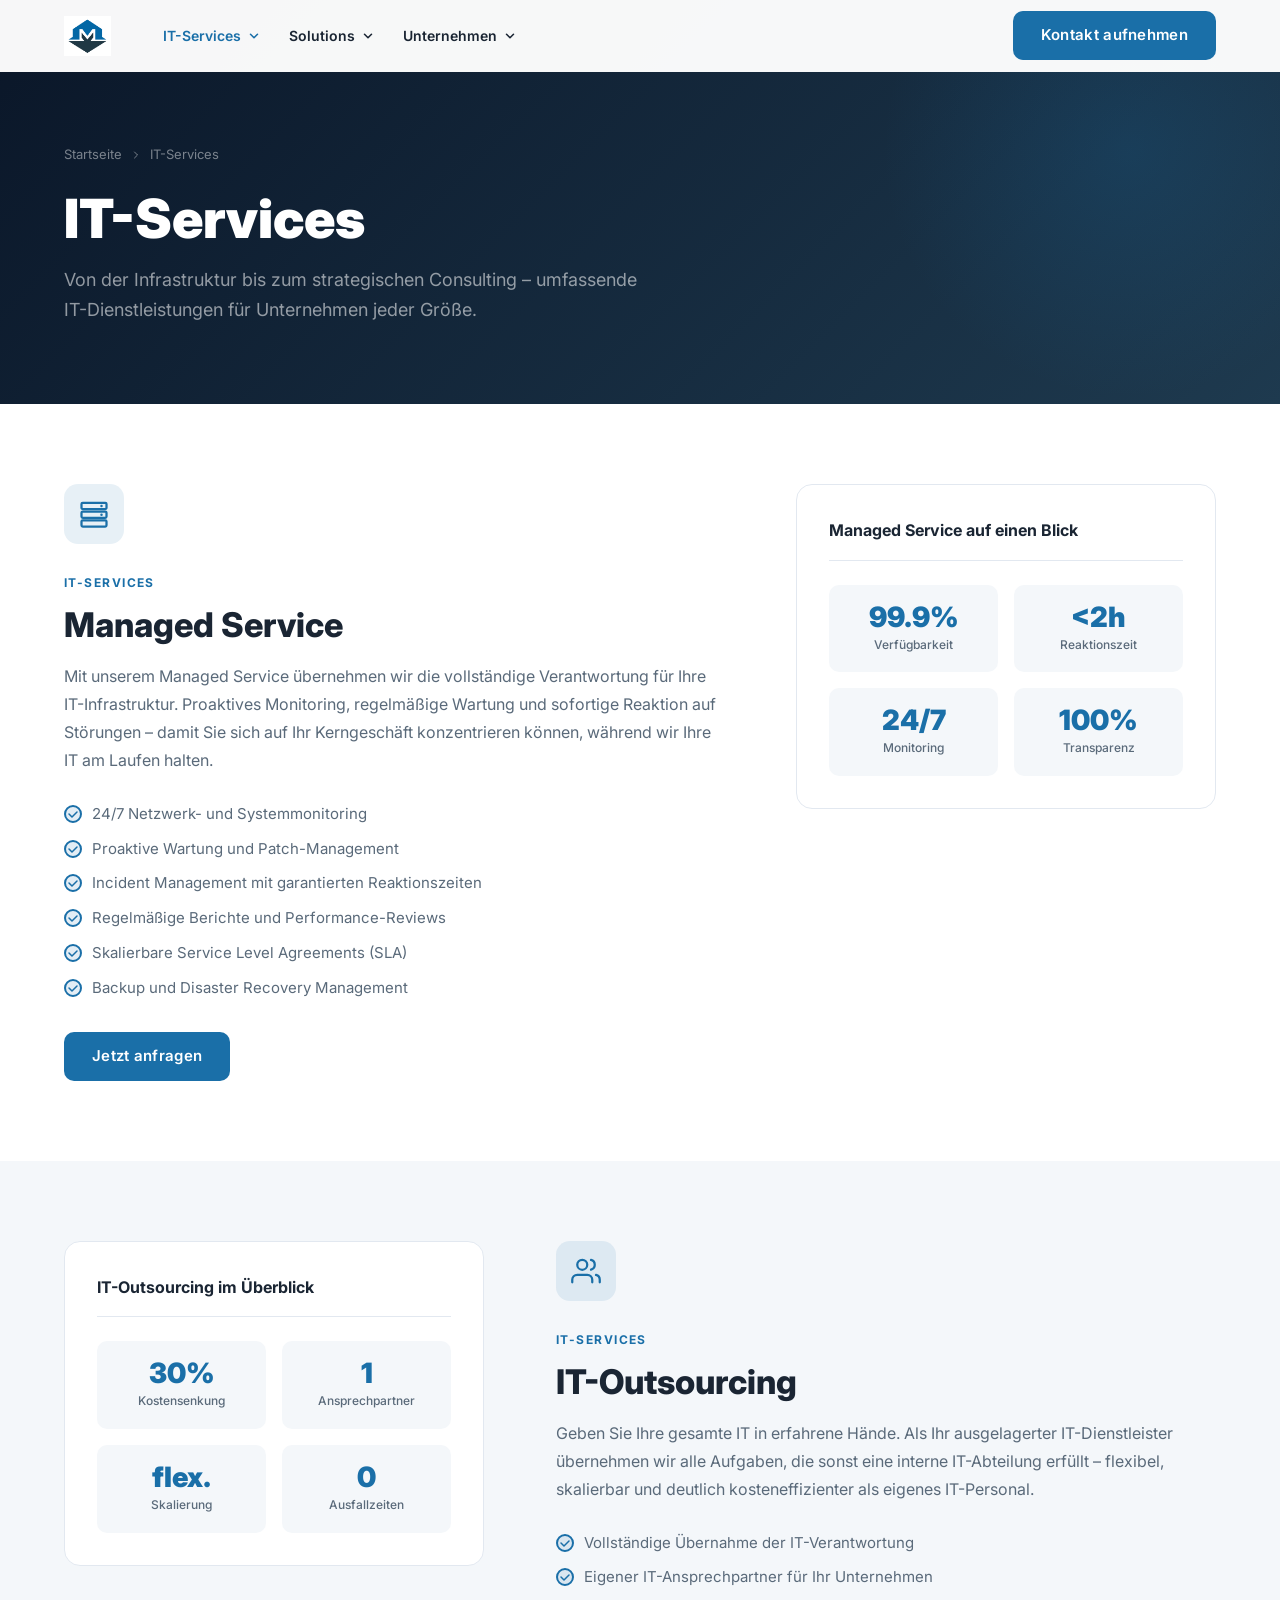
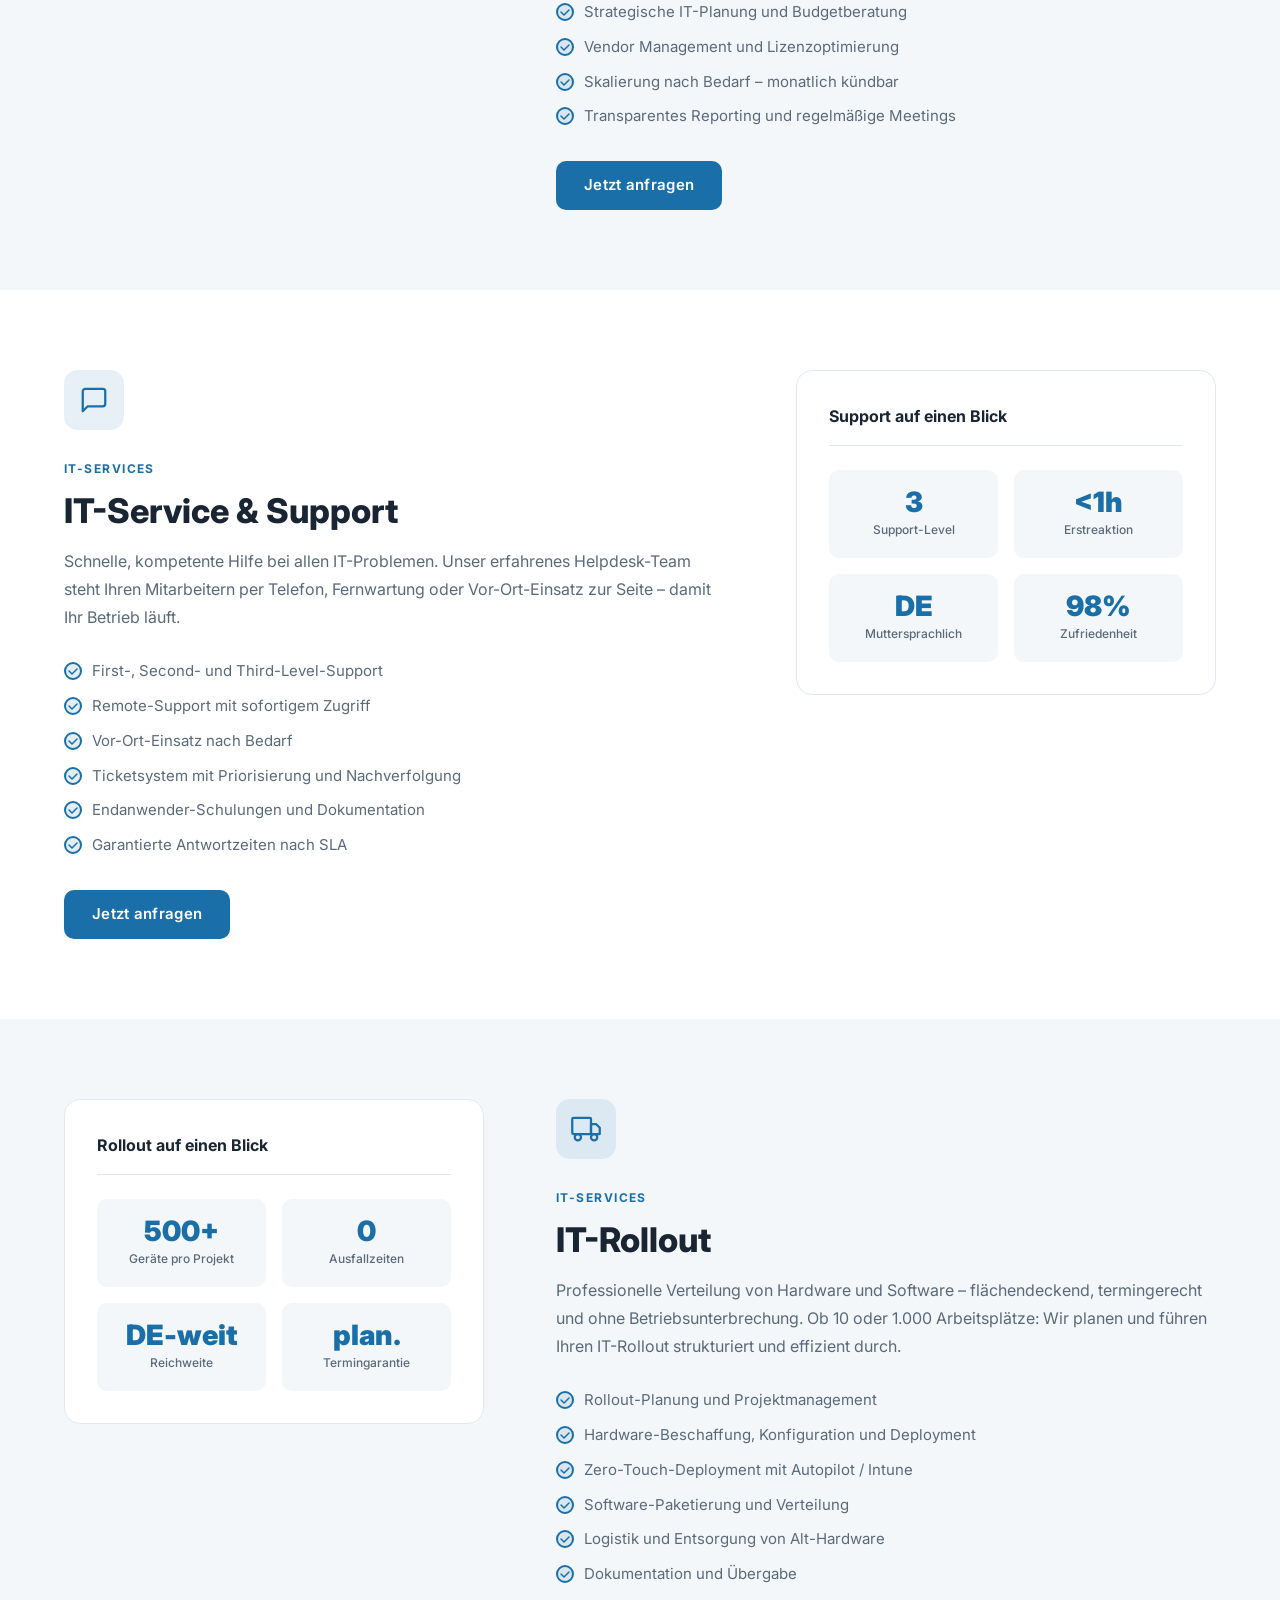
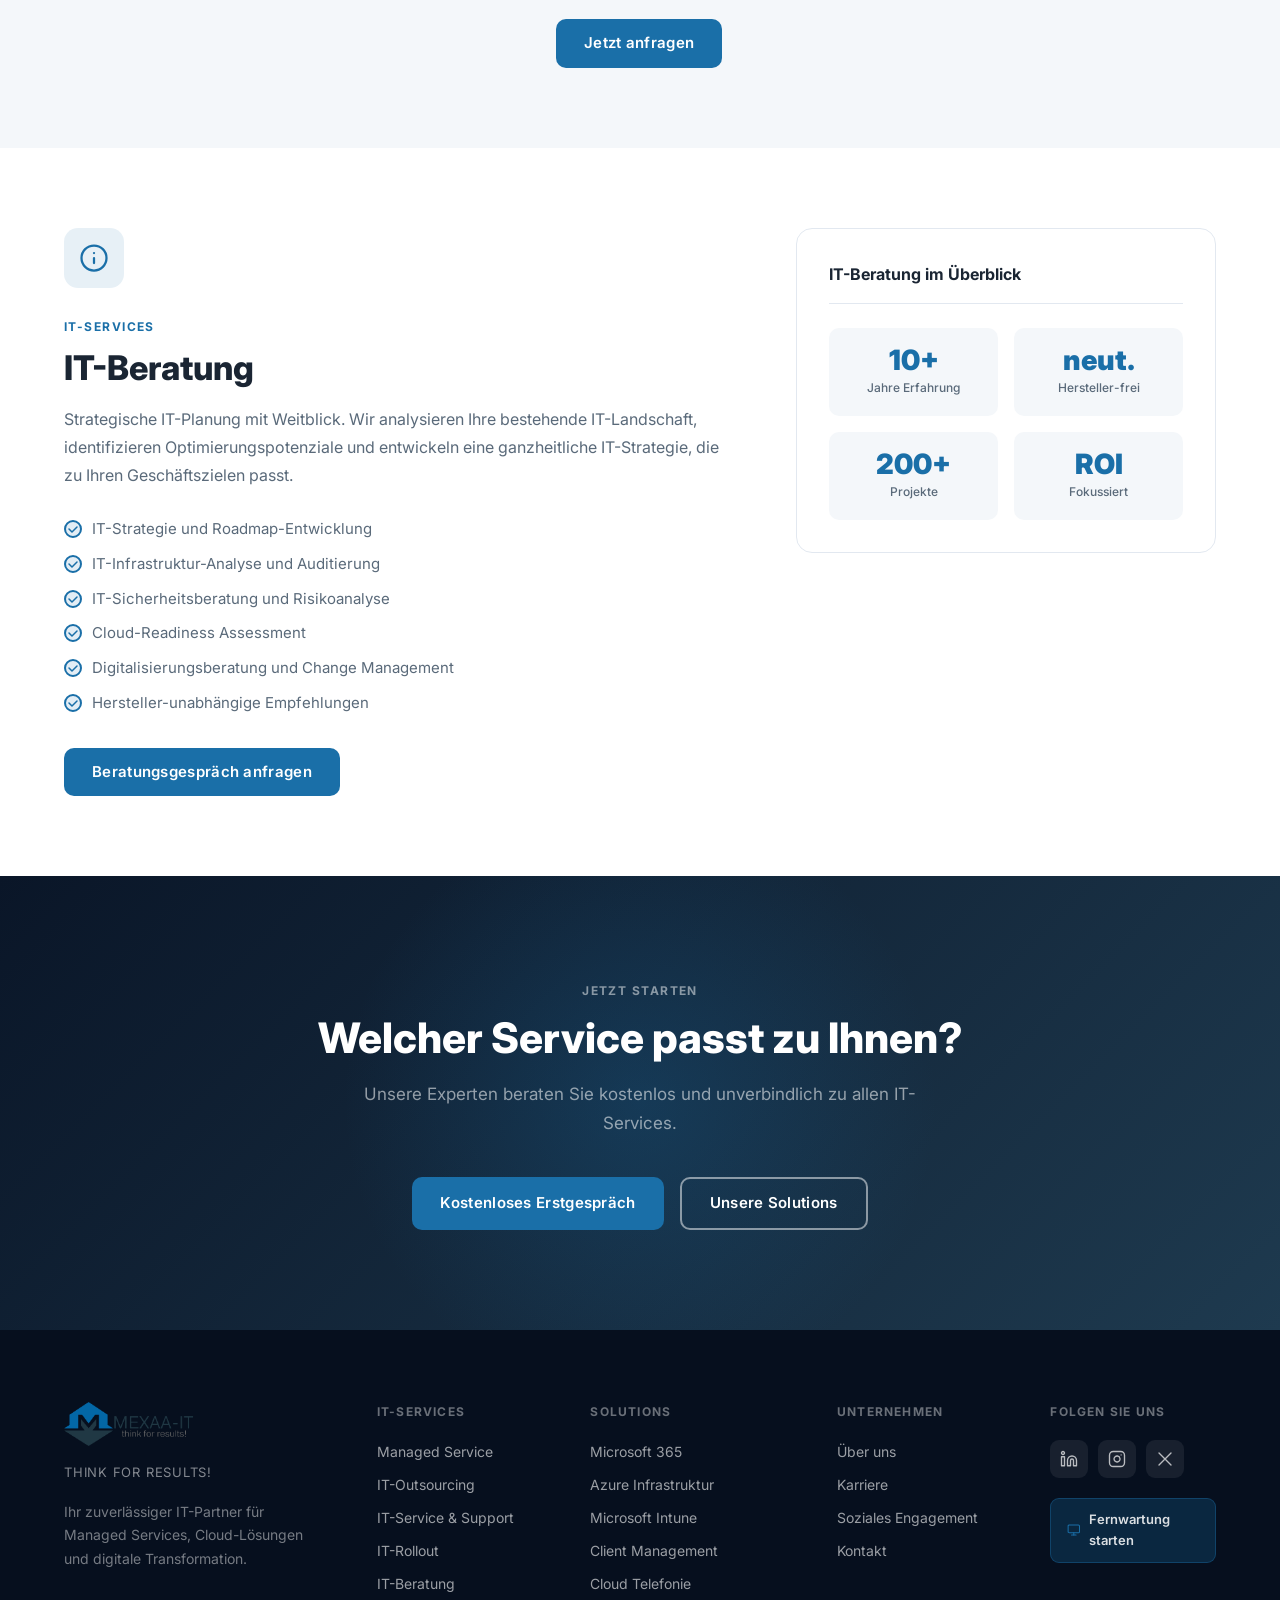
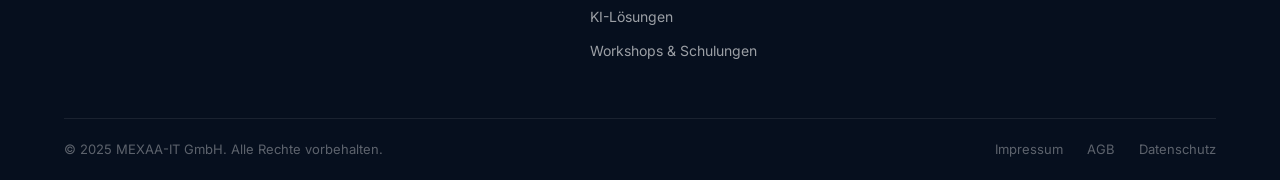
==== commit a5449587: "Redesign: rebuild all pages to comito.de / itanix.de quality level - Canvas particle hero with anima" ====
--- a/it-services.html
+++ b/it-services.html
@@ -4,401 +4,288 @@
   <meta charset="UTF-8" />
   <meta name="viewport" content="width=device-width, initial-scale=1.0" />
   <title>IT-Services – MEXAA-IT GmbH</title>
-  <meta name="description" content="Professionelle IT-Dienstleistungen: Managed Service, IT-Outsourcing, IT-Service & Support, IT-Rollout und IT-Beratung für den Mittelstand." />
+  <meta name="description" content="Managed Service, IT-Outsourcing, IT-Service und Support, IT-Rollout und IT-Beratung von MEXAA-IT GmbH." />
+  <link rel="preconnect" href="https://fonts.googleapis.com" />
+  <link rel="preconnect" href="https://fonts.gstatic.com" crossorigin />
+  <link href="https://fonts.googleapis.com/css2?family=Inter:wght@400;500;600;700;800;900&display=swap" rel="stylesheet" />
   <link rel="stylesheet" href="style.css" />
 </head>
 <body>
 
-<!-- NAVIGATION -->
+<!-- ============================================================
+     NAVIGATION
+     ============================================================ -->
 <nav class="nav" id="main-nav">
-  <div class="nav-inner">
-    <a href="index.html" class="nav-logo">
+  <div class="nav__inner">
+    <a class="nav__logo" href="index.html">
       <img src="mexa.logo1.jpg" alt="MEXAA-IT GmbH" />
     </a>
-    <ul class="nav-links">
-      <li class="nav-item has-dropdown active">
-        <a href="it-services.html" class="nav-link">IT-Services <svg class="chevron" width="14" height="14" fill="none" viewBox="0 0 24 24" stroke="currentColor"><path stroke-linecap="round" stroke-linejoin="round" stroke-width="2" d="M19 9l-7 7-7-7"/></svg></a>
-        <div class="dropdown">
-          <a href="#managed-service" class="dropdown-item"><span class="dropdown-icon"><svg fill="none" viewBox="0 0 24 24" stroke="currentColor"><path stroke-linecap="round" stroke-linejoin="round" stroke-width="1.5" d="M9 12.75L11.25 15 15 9.75m-3-7.036A11.959 11.959 0 013.598 6 11.99 11.99 0 003 9.749c0 5.592 3.824 10.29 9 11.623 5.176-1.332 9-6.03 9-11.622 0-1.31-.21-2.571-.598-3.751h-.152c-3.196 0-6.1-1.248-8.25-3.285z"/></svg></span><span class="dropdown-text">Managed Service</span><svg class="dropdown-arrow" width="14" height="14" fill="none" viewBox="0 0 24 24" stroke="currentColor"><path stroke-linecap="round" stroke-linejoin="round" stroke-width="2" d="M9 5l7 7-7 7"/></svg></a>
-          <a href="#it-outsourcing" class="dropdown-item"><span class="dropdown-icon"><svg fill="none" viewBox="0 0 24 24" stroke="currentColor"><path stroke-linecap="round" stroke-linejoin="round" stroke-width="1.5" d="M15 19.128a9.38 9.38 0 002.625.372 9.337 9.337 0 004.121-.952 4.125 4.125 0 00-7.533-2.493M15 19.128v-.003c0-1.113-.285-2.16-.786-3.07M15 19.128v.106A12.318 12.318 0 018.624 21c-2.331 0-4.512-.645-6.374-1.766l-.001-.109a6.375 6.375 0 0111.964-3.07M12 6.375a3.375 3.375 0 11-6.75 0 3.375 3.375 0 016.75 0zm8.25 2.25a2.625 2.625 0 11-5.25 0 2.625 2.625 0 015.25 0z"/></svg></span><span class="dropdown-text">IT-Outsourcing</span><svg class="dropdown-arrow" width="14" height="14" fill="none" viewBox="0 0 24 24" stroke="currentColor"><path stroke-linecap="round" stroke-linejoin="round" stroke-width="2" d="M9 5l7 7-7 7"/></svg></a>
-          <a href="#it-support" class="dropdown-item"><span class="dropdown-icon"><svg fill="none" viewBox="0 0 24 24" stroke="currentColor"><path stroke-linecap="round" stroke-linejoin="round" stroke-width="1.5" d="M11.42 15.17L17.25 21A2.652 2.652 0 0021 17.25l-5.877-5.877M11.42 15.17l2.496-3.03c.317-.384.74-.626 1.208-.766M11.42 15.17l-4.655 5.653a2.548 2.548 0 11-3.586-3.586l6.837-5.63m5.108-.233c.55-.164 1.163-.188 1.743-.14a4.5 4.5 0 004.486-6.336l-3.276 3.277a3.004 3.004 0 01-2.25-2.25l3.276-3.276a4.5 4.5 0 00-6.336 4.486c.091 1.076-.071 2.264-.904 2.95l-.102.085m-1.745 1.437L5.909 7.5H4.5L2.25 3.75l1.5-1.5L7.5 4.5v1.409l4.26 4.26m-1.745 1.437l1.745-1.437m6.615 8.206L15.75 15.75M4.867 19.125h.008v.008h-.008v-.008z"/></svg></span><span class="dropdown-text">IT-Service &amp; Support</span><svg class="dropdown-arrow" width="14" height="14" fill="none" viewBox="0 0 24 24" stroke="currentColor"><path stroke-linecap="round" stroke-linejoin="round" stroke-width="2" d="M9 5l7 7-7 7"/></svg></a>
-          <a href="#it-rollout" class="dropdown-item"><span class="dropdown-icon"><svg fill="none" viewBox="0 0 24 24" stroke="currentColor"><path stroke-linecap="round" stroke-linejoin="round" stroke-width="1.5" d="M15.59 14.37a6 6 0 01-5.84 7.38v-4.8m5.84-2.58a14.98 14.98 0 006.16-12.12A14.98 14.98 0 009.631 8.41m5.96 5.96a14.926 14.926 0 01-5.841 2.58m-.119-8.54a6 6 0 00-7.381 5.84h4.8m2.581-5.84a14.927 14.927 0 00-2.58 5.84m2.699 2.7c-.103.021-.207.041-.311.06a15.09 15.09 0 01-2.448-2.448 14.9 14.9 0 01.06-.312m-2.24 2.39a4.493 4.493 0 00-1.757 4.306 4.493 4.493 0 004.306-1.758M16.5 9a1.5 1.5 0 11-3 0 1.5 1.5 0 013 0z"/></svg></span><span class="dropdown-text">IT-Rollout</span><svg class="dropdown-arrow" width="14" height="14" fill="none" viewBox="0 0 24 24" stroke="currentColor"><path stroke-linecap="round" stroke-linejoin="round" stroke-width="2" d="M9 5l7 7-7 7"/></svg></a>
-          <a href="#it-beratung" class="dropdown-item"><span class="dropdown-icon"><svg fill="none" viewBox="0 0 24 24" stroke="currentColor"><path stroke-linecap="round" stroke-linejoin="round" stroke-width="1.5" d="M12 18v-5.25m0 0a6.01 6.01 0 001.5-.189m-1.5.189a6.01 6.01 0 01-1.5-.189m3.75 7.478a12.06 12.06 0 01-4.5 0m3.75 2.383a14.406 14.406 0 01-3 0M14.25 18v-.192c0-.983.658-1.823 1.508-2.316a7.5 7.5 0 10-7.517 0c.85.493 1.509 1.333 1.509 2.316V18"/></svg></span><span class="dropdown-text">IT-Beratung</span><svg class="dropdown-arrow" width="14" height="14" fill="none" viewBox="0 0 24 24" stroke="currentColor"><path stroke-linecap="round" stroke-linejoin="round" stroke-width="2" d="M9 5l7 7-7 7"/></svg></a>
-        </div>
-      </li>
-      <li class="nav-item has-dropdown">
-        <a href="solutions.html" class="nav-link">Solutions <svg class="chevron" width="14" height="14" fill="none" viewBox="0 0 24 24" stroke="currentColor"><path stroke-linecap="round" stroke-linejoin="round" stroke-width="2" d="M19 9l-7 7-7-7"/></svg></a>
-        <div class="dropdown">
-          <a href="solutions.html#microsoft-365" class="dropdown-item"><span class="dropdown-icon"><svg fill="none" viewBox="0 0 24 24" stroke="currentColor"><path stroke-linecap="round" stroke-linejoin="round" stroke-width="1.5" d="M3.75 6A2.25 2.25 0 016 3.75h2.25A2.25 2.25 0 0110.5 6v2.25a2.25 2.25 0 01-2.25 2.25H6a2.25 2.25 0 01-2.25-2.25V6zM3.75 15.75A2.25 2.25 0 016 13.5h2.25a2.25 2.25 0 012.25 2.25V18a2.25 2.25 0 01-2.25 2.25H6A2.25 2.25 0 013.75 18v-2.25zM13.5 6a2.25 2.25 0 012.25-2.25H18A2.25 2.25 0 0120.25 6v2.25A2.25 2.25 0 0118 10.5h-2.25a2.25 2.25 0 01-2.25-2.25V6zM13.5 15.75a2.25 2.25 0 012.25-2.25H18a2.25 2.25 0 012.25 2.25V18A2.25 2.25 0 0118 20.25h-2.25A2.25 2.25 0 0113.5 18v-2.25z"/></svg></span><span class="dropdown-text">Microsoft 365</span><svg class="dropdown-arrow" width="14" height="14" fill="none" viewBox="0 0 24 24" stroke="currentColor"><path stroke-linecap="round" stroke-linejoin="round" stroke-width="2" d="M9 5l7 7-7 7"/></svg></a>
-          <a href="solutions.html#azure" class="dropdown-item"><span class="dropdown-icon"><svg fill="none" viewBox="0 0 24 24" stroke="currentColor"><path stroke-linecap="round" stroke-linejoin="round" stroke-width="1.5" d="M2.25 15a4.5 4.5 0 004.5 4.5H18a3.75 3.75 0 001.332-7.257 3 3 0 00-3.758-3.848 5.25 5.25 0 00-10.233 2.33A4.502 4.502 0 002.25 15z"/></svg></span><span class="dropdown-text">Azure Infrastruktur</span><svg class="dropdown-arrow" width="14" height="14" fill="none" viewBox="0 0 24 24" stroke="currentColor"><path stroke-linecap="round" stroke-linejoin="round" stroke-width="2" d="M9 5l7 7-7 7"/></svg></a>
-          <a href="solutions.html#intune" class="dropdown-item"><span class="dropdown-icon"><svg fill="none" viewBox="0 0 24 24" stroke="currentColor"><path stroke-linecap="round" stroke-linejoin="round" stroke-width="1.5" d="M16.5 10.5V6.75a4.5 4.5 0 10-9 0v3.75m-.75 11.25h10.5a2.25 2.25 0 002.25-2.25v-6.75a2.25 2.25 0 00-2.25-2.25H6.75a2.25 2.25 0 00-2.25 2.25v6.75a2.25 2.25 0 002.25 2.25z"/></svg></span><span class="dropdown-text">Microsoft Intune</span><svg class="dropdown-arrow" width="14" height="14" fill="none" viewBox="0 0 24 24" stroke="currentColor"><path stroke-linecap="round" stroke-linejoin="round" stroke-width="2" d="M9 5l7 7-7 7"/></svg></a>
-          <a href="solutions.html#client-management" class="dropdown-item"><span class="dropdown-icon"><svg fill="none" viewBox="0 0 24 24" stroke="currentColor"><path stroke-linecap="round" stroke-linejoin="round" stroke-width="1.5" d="M9 17.25v1.007a3 3 0 01-.879 2.122L7.5 21h9l-.621-.621A3 3 0 0115 18.257V17.25m6-12V15a2.25 2.25 0 01-2.25 2.25H5.25A2.25 2.25 0 013 15V5.25m18 0A2.25 2.25 0 0018.75 3H5.25A2.25 2.25 0 003 5.25m18 0H3"/></svg></span><span class="dropdown-text">Client Management</span><svg class="dropdown-arrow" width="14" height="14" fill="none" viewBox="0 0 24 24" stroke="currentColor"><path stroke-linecap="round" stroke-linejoin="round" stroke-width="2" d="M9 5l7 7-7 7"/></svg></a>
-          <a href="solutions.html#cloud-telefonie" class="dropdown-item"><span class="dropdown-icon"><svg fill="none" viewBox="0 0 24 24" stroke="currentColor"><path stroke-linecap="round" stroke-linejoin="round" stroke-width="1.5" d="M2.25 6.75c0 8.284 6.716 15 15 15h2.25a2.25 2.25 0 002.25-2.25v-1.372c0-.516-.351-.966-.852-1.091l-4.423-1.106c-.44-.11-.902.055-1.173.417l-.97 1.293c-.282.376-.769.542-1.21.38a12.035 12.035 0 01-7.143-7.143c-.162-.441.004-.928.38-1.21l1.293-.97c.363-.271.527-.734.417-1.173L6.963 3.102a1.125 1.125 0 00-1.091-.852H4.5A2.25 2.25 0 002.25 4.5v2.25z"/></svg></span><span class="dropdown-text">Cloud Telefonie</span><svg class="dropdown-arrow" width="14" height="14" fill="none" viewBox="0 0 24 24" stroke="currentColor"><path stroke-linecap="round" stroke-linejoin="round" stroke-width="2" d="M9 5l7 7-7 7"/></svg></a>
-          <a href="solutions.html#ki-loesungen" class="dropdown-item"><span class="dropdown-icon"><svg fill="none" viewBox="0 0 24 24" stroke="currentColor"><path stroke-linecap="round" stroke-linejoin="round" stroke-width="1.5" d="M8.25 3v1.5M4.5 8.25H3m18 0h-1.5M4.5 12H3m18 0h-1.5m-15 3.75H3m18 0h-1.5M8.25 19.5V21M12 3v1.5m0 15V21m3.75-18v1.5m0 15V21m-9-1.5h10.5a2.25 2.25 0 002.25-2.25V6.75a2.25 2.25 0 00-2.25-2.25H6.75A2.25 2.25 0 004.5 6.75v10.5a2.25 2.25 0 002.25 2.25zm.75-12h9v9h-9v-9z"/></svg></span><span class="dropdown-text">KI-Lösungen</span><svg class="dropdown-arrow" width="14" height="14" fill="none" viewBox="0 0 24 24" stroke="currentColor"><path stroke-linecap="round" stroke-linejoin="round" stroke-width="2" d="M9 5l7 7-7 7"/></svg></a>
-          <a href="solutions.html#workshops" class="dropdown-item"><span class="dropdown-icon"><svg fill="none" viewBox="0 0 24 24" stroke="currentColor"><path stroke-linecap="round" stroke-linejoin="round" stroke-width="1.5" d="M12 6.042A8.967 8.967 0 006 3.75c-1.052 0-2.062.18-3 .512v14.25A8.987 8.987 0 016 18c2.305 0 4.408.867 6 2.292m0-14.25a8.966 8.966 0 016-2.292c1.052 0 2.062.18 3 .512v14.25A8.987 8.987 0 0018 18a8.967 8.967 0 00-6 2.292m0-14.25v14.25"/></svg></span><span class="dropdown-text">Workshops &amp; Schulungen</span><svg class="dropdown-arrow" width="14" height="14" fill="none" viewBox="0 0 24 24" stroke="currentColor"><path stroke-linecap="round" stroke-linejoin="round" stroke-width="2" d="M9 5l7 7-7 7"/></svg></a>
-        </div>
-      </li>
-      <li class="nav-item has-dropdown">
-        <a href="unternehmen.html" class="nav-link">Unternehmen <svg class="chevron" width="14" height="14" fill="none" viewBox="0 0 24 24" stroke="currentColor"><path stroke-linecap="round" stroke-linejoin="round" stroke-width="2" d="M19 9l-7 7-7-7"/></svg></a>
-        <div class="dropdown">
-          <a href="unternehmen.html#ueber-uns" class="dropdown-item"><span class="dropdown-icon"><svg fill="none" viewBox="0 0 24 24" stroke="currentColor"><path stroke-linecap="round" stroke-linejoin="round" stroke-width="1.5" d="M2.25 21h19.5m-18-18v18m10.5-18v18m6-13.5V21M6.75 6.75h.75m-.75 3h.75m-.75 3h.75m3-6h.75m-.75 3h.75m-.75 3h.75M6.75 21v-3.375c0-.621.504-1.125 1.125-1.125h2.25c.621 0 1.125.504 1.125 1.125V21M3 3h12m-.75 4.5H21m-3.75 3.75h.008v.008h-.008v-.008zm0 3h.008v.008h-.008v-.008zm0 3h.008v.008h-.008v-.008z"/></svg></span><span class="dropdown-text">Über uns</span><svg class="dropdown-arrow" width="14" height="14" fill="none" viewBox="0 0 24 24" stroke="currentColor"><path stroke-linecap="round" stroke-linejoin="round" stroke-width="2" d="M9 5l7 7-7 7"/></svg></a>
-          <a href="unternehmen.html#karriere" class="dropdown-item"><span class="dropdown-icon"><svg fill="none" viewBox="0 0 24 24" stroke="currentColor"><path stroke-linecap="round" stroke-linejoin="round" stroke-width="1.5" d="M20.25 14.15v4.25c0 1.094-.787 2.036-1.872 2.18-2.087.277-4.216.42-6.378.42s-4.291-.143-6.378-.42c-1.085-.144-1.872-1.086-1.872-2.18v-4.25m16.5 0a2.18 2.18 0 00.75-1.661V8.706c0-1.081-.768-2.015-1.837-2.175a48.114 48.114 0 00-3.413-.387m4.5 8.006c-.194.165-.42.295-.673.38A23.978 23.978 0 0112 15.75c-2.648 0-5.195-.429-7.577-1.22a2.016 2.016 0 01-.673-.38m0 0A2.18 2.18 0 013 12.489V8.706c0-1.081.768-2.015 1.837-2.175a48.111 48.111 0 013.413-.387m7.5 0V5.25A2.25 2.25 0 0013.5 3h-3a2.25 2.25 0 00-2.25 2.25v.894m7.5 0a48.667 48.667 0 00-7.5 0M12 12.75h.008v.008H12v-.008z"/></svg></span><span class="dropdown-text">Karriere</span><svg class="dropdown-arrow" width="14" height="14" fill="none" viewBox="0 0 24 24" stroke="currentColor"><path stroke-linecap="round" stroke-linejoin="round" stroke-width="2" d="M9 5l7 7-7 7"/></svg></a>
-          <a href="unternehmen.html#soziales" class="dropdown-item"><span class="dropdown-icon"><svg fill="none" viewBox="0 0 24 24" stroke="currentColor"><path stroke-linecap="round" stroke-linejoin="round" stroke-width="1.5" d="M21 8.25c0-2.485-2.099-4.5-4.688-4.5-1.935 0-3.597 1.126-4.312 2.733-.715-1.607-2.377-2.733-4.313-2.733C5.1 3.75 3 5.765 3 8.25c0 7.22 9 12 9 12s9-4.78 9-12z"/></svg></span><span class="dropdown-text">Soziales Engagement</span><svg class="dropdown-arrow" width="14" height="14" fill="none" viewBox="0 0 24 24" stroke="currentColor"><path stroke-linecap="round" stroke-linejoin="round" stroke-width="2" d="M9 5l7 7-7 7"/></svg></a>
-        </div>
-      </li>
-    </ul>
-    <a href="kontakt.html" class="nav-cta">Kontakt aufnehmen</a>
-    <button class="hamburger" aria-label="Menü"><span></span><span></span><span></span></button>
+    <div class="nav__links">
+      <div class="nav__item active">
+        <button class="nav__btn" data-page="it-services.html">
+          IT-Services
+          <svg xmlns="http://www.w3.org/2000/svg" viewBox="0 0 16 16" fill="none" stroke="currentColor" stroke-width="1.8" stroke-linecap="round" stroke-linejoin="round"><path d="M4 6l4 4 4-4"/></svg>
+        </button>
+        <div class="nav__dropdown">
+          <a class="nav__drop-item" href="#managed-service"><span class="nav__drop-icon"><svg xmlns="http://www.w3.org/2000/svg" viewBox="0 0 24 24" fill="none" stroke="currentColor" stroke-width="1.8" stroke-linecap="round" stroke-linejoin="round"><rect x="2" y="3" width="20" height="5" rx="1"/><rect x="2" y="10" width="20" height="5" rx="1"/><rect x="2" y="17" width="20" height="5" rx="1"/><circle cx="18" cy="5.5" r="1" fill="currentColor" stroke="none"/><circle cx="18" cy="12.5" r="1" fill="currentColor" stroke="none"/></svg></span>Managed Service</a>
+          <a class="nav__drop-item" href="#it-outsourcing"><span class="nav__drop-icon"><svg xmlns="http://www.w3.org/2000/svg" viewBox="0 0 24 24" fill="none" stroke="currentColor" stroke-width="1.8" stroke-linecap="round" stroke-linejoin="round"><path d="M17 21v-2a4 4 0 0 0-4-4H5a4 4 0 0 0-4 4v2"/><circle cx="9" cy="7" r="4"/><path d="M23 21v-2a4 4 0 0 0-3-3.87"/><path d="M16 3.13a4 4 0 0 1 0 7.75"/></svg></span>IT-Outsourcing</a>
+          <a class="nav__drop-item" href="#it-service-support"><span class="nav__drop-icon"><svg xmlns="http://www.w3.org/2000/svg" viewBox="0 0 24 24" fill="none" stroke="currentColor" stroke-width="1.8" stroke-linecap="round" stroke-linejoin="round"><path d="M21 15a2 2 0 0 1-2 2H7l-4 4V5a2 2 0 0 1 2-2h14a2 2 0 0 1 2 2z"/></svg></span>IT-Service &amp; Support</a>
+          <a class="nav__drop-item" href="#it-rollout"><span class="nav__drop-icon"><svg xmlns="http://www.w3.org/2000/svg" viewBox="0 0 24 24" fill="none" stroke="currentColor" stroke-width="1.8" stroke-linecap="round" stroke-linejoin="round"><rect x="1" y="3" width="15" height="13" rx="1"/><path d="M16 8h4l3 3v5h-7V8z"/><circle cx="5.5" cy="18.5" r="2.5"/><circle cx="18.5" cy="18.5" r="2.5"/></svg></span>IT-Rollout</a>
+          <a class="nav__drop-item" href="#it-beratung"><span class="nav__drop-icon"><svg xmlns="http://www.w3.org/2000/svg" viewBox="0 0 24 24" fill="none" stroke="currentColor" stroke-width="1.8" stroke-linecap="round" stroke-linejoin="round"><circle cx="12" cy="12" r="10"/><path d="M12 16v-4"/><path d="M12 8h.01"/></svg></span>IT-Beratung</a>
+        </div>
+      </div>
+      <div class="nav__item">
+        <button class="nav__btn" data-page="solutions.html">Solutions <svg xmlns="http://www.w3.org/2000/svg" viewBox="0 0 16 16" fill="none" stroke="currentColor" stroke-width="1.8" stroke-linecap="round" stroke-linejoin="round"><path d="M4 6l4 4 4-4"/></svg></button>
+        <div class="nav__dropdown" style="min-width:280px">
+          <a class="nav__drop-item" href="solutions.html#microsoft-365"><span class="nav__drop-icon"><svg xmlns="http://www.w3.org/2000/svg" viewBox="0 0 24 24" fill="none" stroke="currentColor" stroke-width="1.8" stroke-linecap="round" stroke-linejoin="round"><rect x="3" y="3" width="7" height="7"/><rect x="14" y="3" width="7" height="7"/><rect x="3" y="14" width="7" height="7"/><rect x="14" y="14" width="7" height="7"/></svg></span>Microsoft 365</a>
+          <a class="nav__drop-item" href="solutions.html#azure"><span class="nav__drop-icon"><svg xmlns="http://www.w3.org/2000/svg" viewBox="0 0 24 24" fill="none" stroke="currentColor" stroke-width="1.8" stroke-linecap="round" stroke-linejoin="round"><path d="M18 10h-1.26A8 8 0 1 0 9 20h9a5 5 0 0 0 0-10z"/></svg></span>Azure Infrastruktur</a>
+          <a class="nav__drop-item" href="solutions.html#intune"><span class="nav__drop-icon"><svg xmlns="http://www.w3.org/2000/svg" viewBox="0 0 24 24" fill="none" stroke="currentColor" stroke-width="1.8" stroke-linecap="round" stroke-linejoin="round"><path d="M12 22s8-4 8-10V5l-8-3-8 3v7c0 6 8 10 8 10z"/></svg></span>Microsoft Intune</a>
+          <a class="nav__drop-item" href="solutions.html#client-management"><span class="nav__drop-icon"><svg xmlns="http://www.w3.org/2000/svg" viewBox="0 0 24 24" fill="none" stroke="currentColor" stroke-width="1.8" stroke-linecap="round" stroke-linejoin="round"><rect x="2" y="3" width="20" height="14" rx="2"/><path d="M8 21h8"/><path d="M12 17v4"/></svg></span>Client Management</a>
+          <a class="nav__drop-item" href="solutions.html#cloud-telefonie"><span class="nav__drop-icon"><svg xmlns="http://www.w3.org/2000/svg" viewBox="0 0 24 24" fill="none" stroke="currentColor" stroke-width="1.8" stroke-linecap="round" stroke-linejoin="round"><path d="M22 16.92v3a2 2 0 0 1-2.18 2 19.79 19.79 0 0 1-8.63-3.07A19.5 19.5 0 0 1 4.69 12 19.79 19.79 0 0 1 1.61 3.39 2 2 0 0 1 3.6 1.22h3a2 2 0 0 1 2 1.72c.127.96.361 1.903.7 2.81a2 2 0 0 1-.45 2.11L7.91 8.78a16 16 0 0 0 6.29 6.29l1.14-1.14a2 2 0 0 1 2.11-.45c.907.339 1.85.573 2.81.7A2 2 0 0 1 22 16.92z"/></svg></span>Cloud Telefonie</a>
+          <a class="nav__drop-item" href="solutions.html#ki-loesungen"><span class="nav__drop-icon"><svg xmlns="http://www.w3.org/2000/svg" viewBox="0 0 24 24" fill="none" stroke="currentColor" stroke-width="1.8" stroke-linecap="round" stroke-linejoin="round"><path d="M9.09 9a3 3 0 0 1 5.83 1c0 2-3 3-3 3"/><circle cx="12" cy="12" r="10"/><line x1="12" y1="17" x2="12.01" y2="17" stroke-width="2.5"/></svg></span>KI-Lösungen</a>
+          <a class="nav__drop-item" href="solutions.html#workshops"><span class="nav__drop-icon"><svg xmlns="http://www.w3.org/2000/svg" viewBox="0 0 24 24" fill="none" stroke="currentColor" stroke-width="1.8" stroke-linecap="round" stroke-linejoin="round"><path d="M22 10v6M2 10l10-5 10 5-10 5z"/><path d="M6 12v5c3 3 9 3 12 0v-5"/></svg></span>Workshops &amp; Schulungen</a>
+        </div>
+      </div>
+      <div class="nav__item">
+        <button class="nav__btn" data-page="unternehmen.html">Unternehmen <svg xmlns="http://www.w3.org/2000/svg" viewBox="0 0 16 16" fill="none" stroke="currentColor" stroke-width="1.8" stroke-linecap="round" stroke-linejoin="round"><path d="M4 6l4 4 4-4"/></svg></button>
+        <div class="nav__dropdown">
+          <a class="nav__drop-item" href="unternehmen.html#ueber-uns"><span class="nav__drop-icon"><svg xmlns="http://www.w3.org/2000/svg" viewBox="0 0 24 24" fill="none" stroke="currentColor" stroke-width="1.8" stroke-linecap="round" stroke-linejoin="round"><path d="M3 9l9-7 9 7v11a2 2 0 0 1-2 2H5a2 2 0 0 1-2-2z"/><polyline points="9 22 9 12 15 12 15 22"/></svg></span>Über uns</a>
+          <a class="nav__drop-item" href="unternehmen.html#karriere"><span class="nav__drop-icon"><svg xmlns="http://www.w3.org/2000/svg" viewBox="0 0 24 24" fill="none" stroke="currentColor" stroke-width="1.8" stroke-linecap="round" stroke-linejoin="round"><rect x="2" y="7" width="20" height="14" rx="2"/><path d="M16 7V5a2 2 0 0 0-2-2h-4a2 2 0 0 0-2 2v2"/></svg></span>Karriere</a>
+          <a class="nav__drop-item" href="unternehmen.html#engagement"><span class="nav__drop-icon"><svg xmlns="http://www.w3.org/2000/svg" viewBox="0 0 24 24" fill="none" stroke="currentColor" stroke-width="1.8" stroke-linecap="round" stroke-linejoin="round"><path d="M20.84 4.61a5.5 5.5 0 0 0-7.78 0L12 5.67l-1.06-1.06a5.5 5.5 0 0 0-7.78 7.78l1.06 1.06L12 21.23l7.78-7.78 1.06-1.06a5.5 5.5 0 0 0 0-7.78z"/></svg></span>Soziales Engagement</a>
+          <a class="nav__drop-item" href="kontakt.html"><span class="nav__drop-icon"><svg xmlns="http://www.w3.org/2000/svg" viewBox="0 0 24 24" fill="none" stroke="currentColor" stroke-width="1.8" stroke-linecap="round" stroke-linejoin="round"><path d="M4 4h16c1.1 0 2 .9 2 2v12c0 1.1-.9 2-2 2H4c-1.1 0-2-.9-2-2V6c0-1.1.9-2 2-2z"/><polyline points="22,6 12,13 2,6"/></svg></span>Kontakt</a>
+        </div>
+      </div>
+    </div>
+    <div class="nav__cta"><a href="kontakt.html" class="btn btn-primary">Kontakt aufnehmen</a></div>
+    <button class="nav__hamburger" aria-label="Menü"><span></span><span></span><span></span></button>
   </div>
 </nav>
-
-<!-- MOBILE NAV -->
-<nav class="nav-mobile">
-  <div class="nav-mobile-item">
-    <div class="nav-mobile-link">IT-Services <svg width="16" height="16" fill="none" viewBox="0 0 24 24" stroke="currentColor"><path stroke-linecap="round" stroke-linejoin="round" stroke-width="2" d="M19 9l-7 7-7-7"/></svg></div>
-    <div class="nav-mobile-dropdown">
-      <a href="#managed-service">Managed Service</a>
-      <a href="#it-outsourcing">IT-Outsourcing</a>
-      <a href="#it-support">IT-Service &amp; Support</a>
-      <a href="#it-rollout">IT-Rollout</a>
-      <a href="#it-beratung">IT-Beratung</a>
-    </div>
-  </div>
-  <div class="nav-mobile-item">
-    <div class="nav-mobile-link">Solutions <svg width="16" height="16" fill="none" viewBox="0 0 24 24" stroke="currentColor"><path stroke-linecap="round" stroke-linejoin="round" stroke-width="2" d="M19 9l-7 7-7-7"/></svg></div>
-    <div class="nav-mobile-dropdown">
-      <a href="solutions.html#microsoft-365">Microsoft 365</a>
-      <a href="solutions.html#azure">Azure Infrastruktur</a>
-      <a href="solutions.html#intune">Microsoft Intune</a>
-      <a href="solutions.html#client-management">Client Management</a>
-      <a href="solutions.html#cloud-telefonie">Cloud Telefonie</a>
-      <a href="solutions.html#ki-loesungen">KI-Lösungen</a>
-      <a href="solutions.html#workshops">Workshops</a>
-    </div>
-  </div>
-  <div class="nav-mobile-item">
-    <div class="nav-mobile-link">Unternehmen <svg width="16" height="16" fill="none" viewBox="0 0 24 24" stroke="currentColor"><path stroke-linecap="round" stroke-linejoin="round" stroke-width="2" d="M19 9l-7 7-7-7"/></svg></div>
-    <div class="nav-mobile-dropdown">
-      <a href="unternehmen.html#ueber-uns">Über uns</a>
-      <a href="unternehmen.html#karriere">Karriere</a>
-      <a href="unternehmen.html#soziales">Soziales Engagement</a>
-    </div>
-  </div>
-  <div class="nav-mobile-cta"><a href="kontakt.html" class="btn btn-primary">Kontakt aufnehmen</a></div>
-</nav>
-
-<!-- PAGE HERO -->
-<div class="page-hero">
-  <div class="container">
-    <div class="breadcrumb"><a href="index.html">Startseite</a><span class="sep">&#8250;</span> IT-Services</div>
-    <h1>IT-Services für den Mittelstand</h1>
-    <p>Vom Helpdesk bis zum vollständigen IT-Outsourcing – wir übernehmen Verantwortung für Ihre IT-Infrastruktur und sorgen für reibungslosen Betrieb.</p>
-  </div>
+<div class="nav__mobile">
+  <div class="nav__mob-section"><div class="nav__mob-title">IT-Services</div><a class="nav__mob-link" href="#managed-service">Managed Service</a><a class="nav__mob-link" href="#it-outsourcing">IT-Outsourcing</a><a class="nav__mob-link" href="#it-service-support">IT-Service &amp; Support</a><a class="nav__mob-link" href="#it-rollout">IT-Rollout</a><a class="nav__mob-link" href="#it-beratung">IT-Beratung</a></div>
+  <div class="nav__mob-section"><div class="nav__mob-title">Solutions</div><a class="nav__mob-link" href="solutions.html#microsoft-365">Microsoft 365</a><a class="nav__mob-link" href="solutions.html#azure">Azure Infrastruktur</a><a class="nav__mob-link" href="solutions.html#intune">Microsoft Intune</a><a class="nav__mob-link" href="solutions.html#client-management">Client Management</a><a class="nav__mob-link" href="solutions.html#cloud-telefonie">Cloud Telefonie</a><a class="nav__mob-link" href="solutions.html#ki-loesungen">KI-Lösungen</a><a class="nav__mob-link" href="solutions.html#workshops">Workshops &amp; Schulungen</a></div>
+  <div class="nav__mob-section"><div class="nav__mob-title">Unternehmen</div><a class="nav__mob-link" href="unternehmen.html#ueber-uns">Über uns</a><a class="nav__mob-link" href="unternehmen.html#karriere">Karriere</a><a class="nav__mob-link" href="unternehmen.html#engagement">Soziales Engagement</a><a class="nav__mob-link" href="kontakt.html">Kontakt</a></div>
+  <div class="nav__mob-cta"><a href="kontakt.html" class="btn btn-primary">Kontakt aufnehmen</a></div>
 </div>
 
-<!-- 1. MANAGED SERVICE -->
-<div class="service-section" id="managed-service">
-  <div class="container">
-    <div class="service-layout">
-      <div class="service-content fade-in">
-        <div class="service-icon-box">
-          <svg fill="none" viewBox="0 0 24 24" stroke="currentColor"><path stroke-linecap="round" stroke-linejoin="round" stroke-width="1.5" d="M9 12.75L11.25 15 15 9.75m-3-7.036A11.959 11.959 0 013.598 6 11.99 11.99 0 003 9.749c0 5.592 3.824 10.29 9 11.623 5.176-1.332 9-6.03 9-11.622 0-1.31-.21-2.571-.598-3.751h-.152c-3.196 0-6.1-1.248-8.25-3.285z"/></svg>
-        </div>
-        <h2>Managed Service</h2>
-        <p>Mit unserem Managed Service übernehmen wir die proaktive Überwachung, Wartung und Verwaltung Ihrer gesamten IT-Infrastruktur. Sie zahlen eine feste monatliche Pauschale – wir sorgen dafür, dass alles läuft.</p>
-        <ul class="service-features">
-          <li><svg fill="none" viewBox="0 0 24 24" stroke="currentColor"><path stroke-linecap="round" stroke-linejoin="round" stroke-width="2.5" d="M5 13l4 4L19 7"/></svg> 24/7 Monitoring aller Server, Netzwerke und Endgeräte</li>
-          <li><svg fill="none" viewBox="0 0 24 24" stroke="currentColor"><path stroke-linecap="round" stroke-linejoin="round" stroke-width="2.5" d="M5 13l4 4L19 7"/></svg> Proaktive Wartung und Patch-Management</li>
-          <li><svg fill="none" viewBox="0 0 24 24" stroke="currentColor"><path stroke-linecap="round" stroke-linejoin="round" stroke-width="2.5" d="M5 13l4 4L19 7"/></svg> Garantierte Reaktionszeiten per SLA</li>
-          <li><svg fill="none" viewBox="0 0 24 24" stroke="currentColor"><path stroke-linecap="round" stroke-linejoin="round" stroke-width="2.5" d="M5 13l4 4L19 7"/></svg> Monatliches Reporting und Analyse</li>
-          <li><svg fill="none" viewBox="0 0 24 24" stroke="currentColor"><path stroke-linecap="round" stroke-linejoin="round" stroke-width="2.5" d="M5 13l4 4L19 7"/></svg> Backup-Überwachung und Datensicherung</li>
-        </ul>
-        <a href="kontakt.html" class="btn btn-primary">Jetzt anfragen <svg width="16" height="16" fill="none" viewBox="0 0 24 24" stroke="currentColor"><path stroke-linecap="round" stroke-linejoin="round" stroke-width="2" d="M17 8l4 4m0 0l-4 4m4-4H3"/></svg></a>
-      </div>
-      <div class="fade-in fade-in-delay-2">
-        <div class="service-info-box">
-          <div class="info-box-title">Auf einen Blick</div>
-          <div class="info-facts">
-            <div class="info-fact">
-              <div class="info-fact-number">24/7</div>
-              <div class="info-fact-label">Überwachung rund um die Uhr</div>
-            </div>
-            <div class="info-fact">
-              <div class="info-fact-number">&lt;4h</div>
-              <div class="info-fact-label">Garantierte Reaktionszeit</div>
-            </div>
-            <div class="info-fact">
-              <div class="info-fact-number">99.9%</div>
-              <div class="info-fact-label">Verfügbarkeits-SLA</div>
-            </div>
-            <div class="info-fact">
-              <div class="info-fact-number">Fix</div>
-              <div class="info-fact-label">Monatliche Kosten planbar</div>
-            </div>
-          </div>
-        </div>
-      </div>
-    </div>
-  </div>
-</div>
-
-<!-- 2. IT-OUTSOURCING -->
-<div class="service-section alt" id="it-outsourcing">
-  <div class="container">
-    <div class="service-layout">
-      <div class="fade-in fade-in-delay-2" style="order:2">
-        <div class="service-info-box">
-          <div class="info-box-title">Ihre Vorteile</div>
-          <div class="info-facts">
-            <div class="info-fact">
-              <div class="info-fact-number">30%</div>
-              <div class="info-fact-label">Durchschnittliche Kostensenkung</div>
-            </div>
-            <div class="info-fact">
-              <div class="info-fact-number">100%</div>
-              <div class="info-fact-label">IT-Verantwortung übertragen</div>
-            </div>
-            <div class="info-fact">
-              <div class="info-fact-number">Sofort</div>
-              <div class="info-fact-label">Skalierbares Team verfügbar</div>
-            </div>
-            <div class="info-fact">
-              <div class="info-fact-number">1</div>
-              <div class="info-fact-label">Ansprechpartner für alles</div>
-            </div>
-          </div>
-        </div>
-      </div>
-      <div class="service-content fade-in" style="order:1">
-        <div class="service-icon-box">
-          <svg fill="none" viewBox="0 0 24 24" stroke="currentColor"><path stroke-linecap="round" stroke-linejoin="round" stroke-width="1.5" d="M15 19.128a9.38 9.38 0 002.625.372 9.337 9.337 0 004.121-.952 4.125 4.125 0 00-7.533-2.493M15 19.128v-.003c0-1.113-.285-2.16-.786-3.07M15 19.128v.106A12.318 12.318 0 018.624 21c-2.331 0-4.512-.645-6.374-1.766l-.001-.109a6.375 6.375 0 0111.964-3.07M12 6.375a3.375 3.375 0 11-6.75 0 3.375 3.375 0 016.75 0zm8.25 2.25a2.625 2.625 0 11-5.25 0 2.625 2.625 0 015.25 0z"/></svg>
-        </div>
-        <h2>IT-Outsourcing</h2>
-        <p>Übertragen Sie Ihre gesamte IT an MEXAA-IT – wir werden zur Ihrer internen IT-Abteilung. Inklusive strategischer Planung, täglichem Betrieb und Weiterentwicklung Ihrer IT-Landschaft.</p>
-        <ul class="service-features">
-          <li><svg fill="none" viewBox="0 0 24 24" stroke="currentColor"><path stroke-linecap="round" stroke-linejoin="round" stroke-width="2.5" d="M5 13l4 4L19 7"/></svg> Übernahme aller IT-Aufgaben und Verantwortung</li>
-          <li><svg fill="none" viewBox="0 0 24 24" stroke="currentColor"><path stroke-linecap="round" stroke-linejoin="round" stroke-width="2.5" d="M5 13l4 4L19 7"/></svg> Dedizierter IT-Verantwortlicher als Ansprechpartner</li>
-          <li><svg fill="none" viewBox="0 0 24 24" stroke="currentColor"><path stroke-linecap="round" stroke-linejoin="round" stroke-width="2.5" d="M5 13l4 4L19 7"/></svg> Strategische IT-Roadmap und Investitionsplanung</li>
-          <li><svg fill="none" viewBox="0 0 24 24" stroke="currentColor"><path stroke-linecap="round" stroke-linejoin="round" stroke-width="2.5" d="M5 13l4 4L19 7"/></svg> Herstellerbeziehungen und Lizenzmanagement</li>
-          <li><svg fill="none" viewBox="0 0 24 24" stroke="currentColor"><path stroke-linecap="round" stroke-linejoin="round" stroke-width="2.5" d="M5 13l4 4L19 7"/></svg> Flexible Skalierung bei Unternehmens­wachstum</li>
-        </ul>
-        <a href="kontakt.html" class="btn btn-primary">Jetzt anfragen <svg width="16" height="16" fill="none" viewBox="0 0 24 24" stroke="currentColor"><path stroke-linecap="round" stroke-linejoin="round" stroke-width="2" d="M17 8l4 4m0 0l-4 4m4-4H3"/></svg></a>
-      </div>
-    </div>
-  </div>
-</div>
-
-<!-- 3. IT-SERVICE & SUPPORT -->
-<div class="service-section" id="it-support">
-  <div class="container">
-    <div class="service-layout">
-      <div class="service-content fade-in">
-        <div class="service-icon-box">
-          <svg fill="none" viewBox="0 0 24 24" stroke="currentColor"><path stroke-linecap="round" stroke-linejoin="round" stroke-width="1.5" d="M11.42 15.17L17.25 21A2.652 2.652 0 0021 17.25l-5.877-5.877M11.42 15.17l2.496-3.03c.317-.384.74-.626 1.208-.766M11.42 15.17l-4.655 5.653a2.548 2.548 0 11-3.586-3.586l6.837-5.63m5.108-.233c.55-.164 1.163-.188 1.743-.14a4.5 4.5 0 004.486-6.336l-3.276 3.277a3.004 3.004 0 01-2.25-2.25l3.276-3.276a4.5 4.5 0 00-6.336 4.486c.091 1.076-.071 2.264-.904 2.95l-.102.085m-1.745 1.437L5.909 7.5H4.5L2.25 3.75l1.5-1.5L7.5 4.5v1.409l4.26 4.26m-1.745 1.437l1.745-1.437m6.615 8.206L15.75 15.75M4.867 19.125h.008v.008h-.008v-.008z"/></svg>
-        </div>
-        <h2>IT-Service &amp; Support</h2>
-        <p>Unsere erfahrenen Techniker stehen Ihnen bei technischen Problemen zuverlässig zur Seite – per Remote-Support, telefonisch oder direkt vor Ort bei Ihnen im Unternehmen.</p>
-        <ul class="service-features">
-          <li><svg fill="none" viewBox="0 0 24 24" stroke="currentColor"><path stroke-linecap="round" stroke-linejoin="round" stroke-width="2.5" d="M5 13l4 4L19 7"/></svg> Helpdesk per Telefon, E-Mail und Ticket-System</li>
-          <li><svg fill="none" viewBox="0 0 24 24" stroke="currentColor"><path stroke-linecap="round" stroke-linejoin="round" stroke-width="2.5" d="M5 13l4 4L19 7"/></svg> Schneller Remote-Support via Fernwartung</li>
-          <li><svg fill="none" viewBox="0 0 24 24" stroke="currentColor"><path stroke-linecap="round" stroke-linejoin="round" stroke-width="2.5" d="M5 13l4 4L19 7"/></svg> Vor-Ort-Einsatz durch zertifizierte Techniker</li>
-          <li><svg fill="none" viewBox="0 0 24 24" stroke="currentColor"><path stroke-linecap="round" stroke-linejoin="round" stroke-width="2.5" d="M5 13l4 4L19 7"/></svg> Einrichtung und Konfiguration von Arbeitsplätzen</li>
-          <li><svg fill="none" viewBox="0 0 24 24" stroke="currentColor"><path stroke-linecap="round" stroke-linejoin="round" stroke-width="2.5" d="M5 13l4 4L19 7"/></svg> Drucker, Netzwerk, E-Mail – alles aus einer Hand</li>
-        </ul>
-        <a href="kontakt.html" class="btn btn-primary">Jetzt anfragen <svg width="16" height="16" fill="none" viewBox="0 0 24 24" stroke="currentColor"><path stroke-linecap="round" stroke-linejoin="round" stroke-width="2" d="M17 8l4 4m0 0l-4 4m4-4H3"/></svg></a>
-      </div>
-      <div class="fade-in fade-in-delay-2">
-        <div class="service-info-box">
-          <div class="info-box-title">Support-Kennzahlen</div>
-          <div class="info-facts">
-            <div class="info-fact">
-              <div class="info-fact-number">&lt;2h</div>
-              <div class="info-fact-label">Reaktionszeit remote</div>
-            </div>
-            <div class="info-fact">
-              <div class="info-fact-number">4h</div>
-              <div class="info-fact-label">Vor-Ort-Einsatz</div>
-            </div>
-            <div class="info-fact">
-              <div class="info-fact-number">95%</div>
-              <div class="info-fact-label">First-Contact-Resolution</div>
-            </div>
-            <div class="info-fact">
-              <div class="info-fact-number">DE</div>
-              <div class="info-fact-label">Support auf Deutsch</div>
-            </div>
-          </div>
-        </div>
-      </div>
-    </div>
-  </div>
-</div>
-
-<!-- 4. IT-ROLLOUT -->
-<div class="service-section alt" id="it-rollout">
-  <div class="container">
-    <div class="service-layout">
-      <div class="fade-in fade-in-delay-2" style="order:2">
-        <div class="service-info-box">
-          <div class="info-box-title">Rollout-Stärken</div>
-          <div class="info-facts">
-            <div class="info-fact">
-              <div class="info-fact-number">500+</div>
-              <div class="info-fact-label">Ausgerollte Geräte pro Jahr</div>
-            </div>
-            <div class="info-fact">
-              <div class="info-fact-number">100%</div>
-              <div class="info-fact-label">Termintreue bei Projekten</div>
-            </div>
-            <div class="info-fact">
-              <div class="info-fact-number">1</div>
-              <div class="info-fact-label">Ansprechpartner im Projekt</div>
-            </div>
-            <div class="info-fact">
-              <div class="info-fact-number">EU</div>
-              <div class="info-fact-label">DSGVO-konform beschafft</div>
-            </div>
-          </div>
-        </div>
-      </div>
-      <div class="service-content fade-in" style="order:1">
-        <div class="service-icon-box">
-          <svg fill="none" viewBox="0 0 24 24" stroke="currentColor"><path stroke-linecap="round" stroke-linejoin="round" stroke-width="1.5" d="M15.59 14.37a6 6 0 01-5.84 7.38v-4.8m5.84-2.58a14.98 14.98 0 006.16-12.12A14.98 14.98 0 009.631 8.41m5.96 5.96a14.926 14.926 0 01-5.841 2.58m-.119-8.54a6 6 0 00-7.381 5.84h4.8m2.581-5.84a14.927 14.927 0 00-2.58 5.84m2.699 2.7c-.103.021-.207.041-.311.06a15.09 15.09 0 01-2.448-2.448 14.9 14.9 0 01.06-.312m-2.24 2.39a4.493 4.493 0 00-1.757 4.306 4.493 4.493 0 004.306-1.758M16.5 9a1.5 1.5 0 11-3 0 1.5 1.5 0 013 0z"/></svg>
-        </div>
-        <h2>IT-Rollout</h2>
-        <p>Wir planen und führen Hardware- und Software-Rollouts effizient durch – von der Beschaffung über die Konfiguration bis zur finalen Inbetriebnahme an jedem Arbeitsplatz.</p>
-        <ul class="service-features">
-          <li><svg fill="none" viewBox="0 0 24 24" stroke="currentColor"><path stroke-linecap="round" stroke-linejoin="round" stroke-width="2.5" d="M5 13l4 4L19 7"/></svg> Beschaffung und Konfiguration neuer Geräte</li>
-          <li><svg fill="none" viewBox="0 0 24 24" stroke="currentColor"><path stroke-linecap="round" stroke-linejoin="round" stroke-width="2.5" d="M5 13l4 4L19 7"/></svg> Automatisiertes Image-Deployment via Autopilot</li>
-          <li><svg fill="none" viewBox="0 0 24 24" stroke="currentColor"><path stroke-linecap="round" stroke-linejoin="round" stroke-width="2.5" d="M5 13l4 4L19 7"/></svg> Migration von Daten und Benutzereinstellungen</li>
-          <li><svg fill="none" viewBox="0 0 24 24" stroke="currentColor"><path stroke-linecap="round" stroke-linejoin="round" stroke-width="2.5" d="M5 13l4 4L19 7"/></svg> Schulung der Endanwender vor Ort</li>
-          <li><svg fill="none" viewBox="0 0 24 24" stroke="currentColor"><path stroke-linecap="round" stroke-linejoin="round" stroke-width="2.5" d="M5 13l4 4L19 7"/></svg> ITAD-konforme Hardware-Entsorgung alter Geräte</li>
-        </ul>
-        <a href="kontakt.html" class="btn btn-primary">Jetzt anfragen <svg width="16" height="16" fill="none" viewBox="0 0 24 24" stroke="currentColor"><path stroke-linecap="round" stroke-linejoin="round" stroke-width="2" d="M17 8l4 4m0 0l-4 4m4-4H3"/></svg></a>
-      </div>
-    </div>
-  </div>
-</div>
-
-<!-- 5. IT-BERATUNG -->
-<div class="service-section" id="it-beratung">
-  <div class="container">
-    <div class="service-layout">
-      <div class="service-content fade-in">
-        <div class="service-icon-box">
-          <svg fill="none" viewBox="0 0 24 24" stroke="currentColor"><path stroke-linecap="round" stroke-linejoin="round" stroke-width="1.5" d="M12 18v-5.25m0 0a6.01 6.01 0 001.5-.189m-1.5.189a6.01 6.01 0 01-1.5-.189m3.75 7.478a12.06 12.06 0 01-4.5 0m3.75 2.383a14.406 14.406 0 01-3 0M14.25 18v-.192c0-.983.658-1.823 1.508-2.316a7.5 7.5 0 10-7.517 0c.85.493 1.509 1.333 1.509 2.316V18"/></svg>
-        </div>
-        <h2>IT-Beratung</h2>
-        <p>Strategische IT-Beratung für nachhaltige und kosteneffiziente Entscheidungen. Wir analysieren Ihre aktuelle IT-Landschaft und entwickeln gemeinsam mit Ihnen eine zukunftssichere Roadmap.</p>
-        <ul class="service-features">
-          <li><svg fill="none" viewBox="0 0 24 24" stroke="currentColor"><path stroke-linecap="round" stroke-linejoin="round" stroke-width="2.5" d="M5 13l4 4L19 7"/></svg> IT-Infrastrukturanalyse und Bewertung</li>
-          <li><svg fill="none" viewBox="0 0 24 24" stroke="currentColor"><path stroke-linecap="round" stroke-linejoin="round" stroke-width="2.5" d="M5 13l4 4L19 7"/></svg> Erstellung einer mehrjährigen IT-Roadmap</li>
-          <li><svg fill="none" viewBox="0 0 24 24" stroke="currentColor"><path stroke-linecap="round" stroke-linejoin="round" stroke-width="2.5" d="M5 13l4 4L19 7"/></svg> Lizenz-Audits und Kostenoptimierung</li>
-          <li><svg fill="none" viewBox="0 0 24 24" stroke="currentColor"><path stroke-linecap="round" stroke-linejoin="round" stroke-width="2.5" d="M5 13l4 4L19 7"/></svg> IT-Sicherheitsberatung und Risikoanalyse</li>
-          <li><svg fill="none" viewBox="0 0 24 24" stroke="currentColor"><path stroke-linecap="round" stroke-linejoin="round" stroke-width="2.5" d="M5 13l4 4L19 7"/></svg> Cloud- und Digitalisierungsstrategien</li>
-        </ul>
-        <a href="kontakt.html" class="btn btn-primary">Jetzt anfragen <svg width="16" height="16" fill="none" viewBox="0 0 24 24" stroke="currentColor"><path stroke-linecap="round" stroke-linejoin="round" stroke-width="2" d="M17 8l4 4m0 0l-4 4m4-4H3"/></svg></a>
-      </div>
-      <div class="fade-in fade-in-delay-2">
-        <div class="service-info-box">
-          <div class="info-box-title">Beratungs-Mehrwert</div>
-          <div class="info-facts">
-            <div class="info-fact">
-              <div class="info-fact-number">10+</div>
-              <div class="info-fact-label">Jahre Beratungserfahrung</div>
-            </div>
-            <div class="info-fact">
-              <div class="info-fact-number">200+</div>
-              <div class="info-fact-label">Beratungsprojekte</div>
-            </div>
-            <div class="info-fact">
-              <div class="info-fact-number">Neutral</div>
-              <div class="info-fact-label">Herstellerunabhängig</div>
-            </div>
-            <div class="info-fact">
-              <div class="info-fact-number">ROI</div>
-              <div class="info-fact-label">Messbare Ergebnisse</div>
-            </div>
-          </div>
-        </div>
-      </div>
-    </div>
-  </div>
-</div>
+<!-- ============================================================
+     PAGE HERO
+     ============================================================ -->
+<section class="page-hero">
+  <div class="container" style="position:relative;z-index:2">
+    <div class="page-hero__breadcrumb">
+      <a href="index.html">Startseite</a>
+      <svg xmlns="http://www.w3.org/2000/svg" viewBox="0 0 24 24" fill="none" stroke="currentColor" stroke-width="2" stroke-linecap="round" stroke-linejoin="round"><path d="m9 18 6-6-6-6"/></svg>
+      IT-Services
+    </div>
+    <h1 class="page-hero__title">IT-Services</h1>
+    <p class="page-hero__sub">Von der Infrastruktur bis zum strategischen Consulting – umfassende IT-Dienstleistungen für Unternehmen jeder Größe.</p>
+  </div>
+</section>
+
+<!-- ============================================================
+     MANAGED SERVICE
+     ============================================================ -->
+<section class="service-detail" id="managed-service">
+  <div class="container">
+    <div class="service-detail__inner fade-up">
+      <div class="service-detail__content">
+        <div class="service-detail__icon">
+          <svg xmlns="http://www.w3.org/2000/svg" viewBox="0 0 24 24" fill="none" stroke="currentColor" stroke-width="1.8" stroke-linecap="round" stroke-linejoin="round"><rect x="2" y="3" width="20" height="5" rx="1"/><rect x="2" y="10" width="20" height="5" rx="1"/><rect x="2" y="17" width="20" height="5" rx="1"/><circle cx="18" cy="5.5" r="1" fill="currentColor" stroke="none"/><circle cx="18" cy="12.5" r="1" fill="currentColor" stroke="none"/></svg>
+        </div>
+        <span class="section-label">IT-Services</span>
+        <h2 class="service-detail__title">Managed Service</h2>
+        <p class="service-detail__text">Mit unserem Managed Service übernehmen wir die vollständige Verantwortung für Ihre IT-Infrastruktur. Proaktives Monitoring, regelmäßige Wartung und sofortige Reaktion auf Störungen – damit Sie sich auf Ihr Kerngeschäft konzentrieren können, während wir Ihre IT am Laufen halten.</p>
+        <ul class="service-detail__list">
+          <li>24/7 Netzwerk- und Systemmonitoring</li>
+          <li>Proaktive Wartung und Patch-Management</li>
+          <li>Incident Management mit garantierten Reaktionszeiten</li>
+          <li>Regelmäßige Berichte und Performance-Reviews</li>
+          <li>Skalierbare Service Level Agreements (SLA)</li>
+          <li>Backup und Disaster Recovery Management</li>
+        </ul>
+        <a href="kontakt.html" class="btn btn-primary">Jetzt anfragen</a>
+      </div>
+      <div class="service-detail__box">
+        <div class="service-detail__box-title">Managed Service auf einen Blick</div>
+        <div class="service-detail__kpis">
+          <div class="kpi"><div class="kpi__num">99.9%</div><div class="kpi__label">Verfügbarkeit</div></div>
+          <div class="kpi"><div class="kpi__num">&lt;2h</div><div class="kpi__label">Reaktionszeit</div></div>
+          <div class="kpi"><div class="kpi__num">24/7</div><div class="kpi__label">Monitoring</div></div>
+          <div class="kpi"><div class="kpi__num">100%</div><div class="kpi__label">Transparenz</div></div>
+        </div>
+      </div>
+    </div>
+  </div>
+</section>
+
+<!-- ============================================================
+     IT-OUTSOURCING
+     ============================================================ -->
+<section class="service-detail service-detail--alt" id="it-outsourcing">
+  <div class="container">
+    <div class="service-detail__inner service-detail__inner--rev fade-up">
+      <div class="service-detail__content">
+        <div class="service-detail__icon">
+          <svg xmlns="http://www.w3.org/2000/svg" viewBox="0 0 24 24" fill="none" stroke="currentColor" stroke-width="1.8" stroke-linecap="round" stroke-linejoin="round"><path d="M17 21v-2a4 4 0 0 0-4-4H5a4 4 0 0 0-4 4v2"/><circle cx="9" cy="7" r="4"/><path d="M23 21v-2a4 4 0 0 0-3-3.87"/><path d="M16 3.13a4 4 0 0 1 0 7.75"/></svg>
+        </div>
+        <span class="section-label">IT-Services</span>
+        <h2 class="service-detail__title">IT-Outsourcing</h2>
+        <p class="service-detail__text">Geben Sie Ihre gesamte IT in erfahrene Hände. Als Ihr ausgelagerter IT-Dienstleister übernehmen wir alle Aufgaben, die sonst eine interne IT-Abteilung erfüllt – flexibel, skalierbar und deutlich kosteneffizienter als eigenes IT-Personal.</p>
+        <ul class="service-detail__list">
+          <li>Vollständige Übernahme der IT-Verantwortung</li>
+          <li>Eigener IT-Ansprechpartner für Ihr Unternehmen</li>
+          <li>Strategische IT-Planung und Budgetberatung</li>
+          <li>Vendor Management und Lizenzoptimierung</li>
+          <li>Skalierung nach Bedarf – monatlich kündbar</li>
+          <li>Transparentes Reporting und regelmäßige Meetings</li>
+        </ul>
+        <a href="kontakt.html" class="btn btn-primary">Jetzt anfragen</a>
+      </div>
+      <div class="service-detail__box">
+        <div class="service-detail__box-title">IT-Outsourcing im Überblick</div>
+        <div class="service-detail__kpis">
+          <div class="kpi"><div class="kpi__num">30%</div><div class="kpi__label">Kostensenkung</div></div>
+          <div class="kpi"><div class="kpi__num">1</div><div class="kpi__label">Ansprechpartner</div></div>
+          <div class="kpi"><div class="kpi__num">flex.</div><div class="kpi__label">Skalierung</div></div>
+          <div class="kpi"><div class="kpi__num">0</div><div class="kpi__label">Ausfallzeiten</div></div>
+        </div>
+      </div>
+    </div>
+  </div>
+</section>
+
+<!-- ============================================================
+     IT-SERVICE & SUPPORT
+     ============================================================ -->
+<section class="service-detail" id="it-service-support">
+  <div class="container">
+    <div class="service-detail__inner fade-up">
+      <div class="service-detail__content">
+        <div class="service-detail__icon">
+          <svg xmlns="http://www.w3.org/2000/svg" viewBox="0 0 24 24" fill="none" stroke="currentColor" stroke-width="1.8" stroke-linecap="round" stroke-linejoin="round"><path d="M21 15a2 2 0 0 1-2 2H7l-4 4V5a2 2 0 0 1 2-2h14a2 2 0 0 1 2 2z"/></svg>
+        </div>
+        <span class="section-label">IT-Services</span>
+        <h2 class="service-detail__title">IT-Service &amp; Support</h2>
+        <p class="service-detail__text">Schnelle, kompetente Hilfe bei allen IT-Problemen. Unser erfahrenes Helpdesk-Team steht Ihren Mitarbeitern per Telefon, Fernwartung oder Vor-Ort-Einsatz zur Seite – damit Ihr Betrieb läuft.</p>
+        <ul class="service-detail__list">
+          <li>First-, Second- und Third-Level-Support</li>
+          <li>Remote-Support mit sofortigem Zugriff</li>
+          <li>Vor-Ort-Einsatz nach Bedarf</li>
+          <li>Ticketsystem mit Priorisierung und Nachverfolgung</li>
+          <li>Endanwender-Schulungen und Dokumentation</li>
+          <li>Garantierte Antwortzeiten nach SLA</li>
+        </ul>
+        <a href="kontakt.html" class="btn btn-primary">Jetzt anfragen</a>
+      </div>
+      <div class="service-detail__box">
+        <div class="service-detail__box-title">Support auf einen Blick</div>
+        <div class="service-detail__kpis">
+          <div class="kpi"><div class="kpi__num">3</div><div class="kpi__label">Support-Level</div></div>
+          <div class="kpi"><div class="kpi__num">&lt;1h</div><div class="kpi__label">Erstreaktion</div></div>
+          <div class="kpi"><div class="kpi__num">DE</div><div class="kpi__label">Muttersprachlich</div></div>
+          <div class="kpi"><div class="kpi__num">98%</div><div class="kpi__label">Zufriedenheit</div></div>
+        </div>
+      </div>
+    </div>
+  </div>
+</section>
+
+<!-- ============================================================
+     IT-ROLLOUT
+     ============================================================ -->
+<section class="service-detail service-detail--alt" id="it-rollout">
+  <div class="container">
+    <div class="service-detail__inner service-detail__inner--rev fade-up">
+      <div class="service-detail__content">
+        <div class="service-detail__icon">
+          <svg xmlns="http://www.w3.org/2000/svg" viewBox="0 0 24 24" fill="none" stroke="currentColor" stroke-width="1.8" stroke-linecap="round" stroke-linejoin="round"><rect x="1" y="3" width="15" height="13" rx="1"/><path d="M16 8h4l3 3v5h-7V8z"/><circle cx="5.5" cy="18.5" r="2.5"/><circle cx="18.5" cy="18.5" r="2.5"/></svg>
+        </div>
+        <span class="section-label">IT-Services</span>
+        <h2 class="service-detail__title">IT-Rollout</h2>
+        <p class="service-detail__text">Professionelle Verteilung von Hardware und Software – flächendeckend, termingerecht und ohne Betriebsunterbrechung. Ob 10 oder 1.000 Arbeitsplätze: Wir planen und führen Ihren IT-Rollout strukturiert und effizient durch.</p>
+        <ul class="service-detail__list">
+          <li>Rollout-Planung und Projektmanagement</li>
+          <li>Hardware-Beschaffung, Konfiguration und Deployment</li>
+          <li>Zero-Touch-Deployment mit Autopilot / Intune</li>
+          <li>Software-Paketierung und Verteilung</li>
+          <li>Logistik und Entsorgung von Alt-Hardware</li>
+          <li>Dokumentation und Übergabe</li>
+        </ul>
+        <a href="kontakt.html" class="btn btn-primary">Jetzt anfragen</a>
+      </div>
+      <div class="service-detail__box">
+        <div class="service-detail__box-title">Rollout auf einen Blick</div>
+        <div class="service-detail__kpis">
+          <div class="kpi"><div class="kpi__num">500+</div><div class="kpi__label">Geräte pro Projekt</div></div>
+          <div class="kpi"><div class="kpi__num">0</div><div class="kpi__label">Ausfallzeiten</div></div>
+          <div class="kpi"><div class="kpi__num">DE-weit</div><div class="kpi__label">Reichweite</div></div>
+          <div class="kpi"><div class="kpi__num">plan.</div><div class="kpi__label">Termingarantie</div></div>
+        </div>
+      </div>
+    </div>
+  </div>
+</section>
+
+<!-- ============================================================
+     IT-BERATUNG
+     ============================================================ -->
+<section class="service-detail" id="it-beratung">
+  <div class="container">
+    <div class="service-detail__inner fade-up">
+      <div class="service-detail__content">
+        <div class="service-detail__icon">
+          <svg xmlns="http://www.w3.org/2000/svg" viewBox="0 0 24 24" fill="none" stroke="currentColor" stroke-width="1.8" stroke-linecap="round" stroke-linejoin="round"><circle cx="12" cy="12" r="10"/><path d="M12 16v-4"/><path d="M12 8h.01"/></svg>
+        </div>
+        <span class="section-label">IT-Services</span>
+        <h2 class="service-detail__title">IT-Beratung</h2>
+        <p class="service-detail__text">Strategische IT-Planung mit Weitblick. Wir analysieren Ihre bestehende IT-Landschaft, identifizieren Optimierungspotenziale und entwickeln eine ganzheitliche IT-Strategie, die zu Ihren Geschäftszielen passt.</p>
+        <ul class="service-detail__list">
+          <li>IT-Strategie und Roadmap-Entwicklung</li>
+          <li>IT-Infrastruktur-Analyse und Auditierung</li>
+          <li>IT-Sicherheitsberatung und Risikoanalyse</li>
+          <li>Cloud-Readiness Assessment</li>
+          <li>Digitalisierungsberatung und Change Management</li>
+          <li>Hersteller-unabhängige Empfehlungen</li>
+        </ul>
+        <a href="kontakt.html" class="btn btn-primary">Beratungsgespräch anfragen</a>
+      </div>
+      <div class="service-detail__box">
+        <div class="service-detail__box-title">IT-Beratung im Überblick</div>
+        <div class="service-detail__kpis">
+          <div class="kpi"><div class="kpi__num">10+</div><div class="kpi__label">Jahre Erfahrung</div></div>
+          <div class="kpi"><div class="kpi__num">neut.</div><div class="kpi__label">Hersteller-frei</div></div>
+          <div class="kpi"><div class="kpi__num">200+</div><div class="kpi__label">Projekte</div></div>
+          <div class="kpi"><div class="kpi__num">ROI</div><div class="kpi__label">Fokussiert</div></div>
+        </div>
+      </div>
+    </div>
+  </div>
+</section>
 
 <!-- CTA -->
 <section class="cta-section">
-  <div class="container">
-    <h2>Bereit für professionellen IT-Service?</h2>
-    <p>Kontaktieren Sie uns für eine kostenlose Erstberatung. Wir analysieren Ihre Situation und zeigen Ihnen den besten Weg.</p>
-    <a href="kontakt.html" class="btn-cta">Kostenlose Beratung anfragen <svg width="18" height="18" fill="none" viewBox="0 0 24 24" stroke="currentColor"><path stroke-linecap="round" stroke-linejoin="round" stroke-width="2" d="M17 8l4 4m0 0l-4 4m4-4H3"/></svg></a>
+  <div class="container" style="position:relative;z-index:2">
+    <span class="section-label">Jetzt starten</span>
+    <h2 class="section-title">Welcher Service passt zu Ihnen?</h2>
+    <p class="section-sub">Unsere Experten beraten Sie kostenlos und unverbindlich zu allen IT-Services.</p>
+    <div class="cta-actions">
+      <a href="kontakt.html" class="btn btn-primary">Kostenloses Erstgespräch</a>
+      <a href="solutions.html" class="btn btn-outline">Unsere Solutions</a>
+    </div>
   </div>
 </section>
 
 <!-- FOOTER -->
-<footer>
-  <div class="container">
-    <div class="footer-grid">
-      <div>
-        <div class="footer-logo"><img src="mexa.logo2.png" alt="MEXAA-IT GmbH" /></div>
-        <p class="footer-tagline">Ihr zuverlässiger IT-Partner für den Mittelstand.</p>
-        <div class="footer-social">
-          <a href="#" class="social-icon" aria-label="LinkedIn"><svg fill="currentColor" viewBox="0 0 24 24"><path d="M20.447 20.452h-3.554v-5.569c0-1.328-.027-3.037-1.852-3.037-1.853 0-2.136 1.445-2.136 2.939v5.667H9.351V9h3.414v1.561h.046c.477-.9 1.637-1.85 3.37-1.85 3.601 0 4.267 2.37 4.267 5.455v6.286zM5.337 7.433a2.062 2.062 0 01-2.063-2.065 2.064 2.064 0 112.063 2.065zm1.782 13.019H3.555V9h3.564v11.452zM22.225 0H1.771C.792 0 0 .774 0 1.729v20.542C0 23.227.792 24 1.771 24h20.451C23.2 24 24 23.227 24 22.271V1.729C24 .774 23.2 0 22.222 0h.003z"/></svg></a>
-          <a href="#" class="social-icon" aria-label="Instagram"><svg fill="currentColor" viewBox="0 0 24 24"><path d="M12 2.163c3.204 0 3.584.012 4.85.07 3.252.148 4.771 1.691 4.919 4.919.058 1.265.069 1.645.069 4.849 0 3.205-.012 3.584-.069 4.849-.149 3.225-1.664 4.771-4.919 4.919-1.266.058-1.644.07-4.85.07-3.204 0-3.584-.012-4.849-.07-3.26-.149-4.771-1.699-4.919-4.92-.058-1.265-.07-1.644-.07-4.849 0-3.204.013-3.583.07-4.849.149-3.227 1.664-4.771 4.919-4.919 1.266-.057 1.645-.069 4.849-.069zM12 0C8.741 0 8.333.014 7.053.072 2.695.272.273 2.69.073 7.052.014 8.333 0 8.741 0 12c0 3.259.014 3.668.072 4.948.2 4.358 2.618 6.78 6.98 6.98C8.333 23.986 8.741 24 12 24c3.259 0 3.668-.014 4.948-.072 4.354-.2 6.782-2.618 6.979-6.98.059-1.28.073-1.689.073-4.948 0-3.259-.014-3.667-.072-4.947-.196-4.354-2.617-6.78-6.979-6.98C15.668.014 15.259 0 12 0zm0 5.838a6.162 6.162 0 100 12.324 6.162 6.162 0 000-12.324zM12 16a4 4 0 110-8 4 4 0 010 8zm6.406-11.845a1.44 1.44 0 100 2.881 1.44 1.44 0 000-2.881z"/></svg></a>
-          <a href="#" class="social-icon" aria-label="X"><svg fill="currentColor" viewBox="0 0 24 24"><path d="M18.244 2.25h3.308l-7.227 8.26 8.502 11.24H16.17l-5.214-6.817L4.99 21.75H1.68l7.73-8.835L1.254 2.25H8.08l4.713 6.231zm-1.161 17.52h1.833L7.084 4.126H5.117z"/></svg></a>
-        </div>
-        <a href="#" class="footer-remote">Fernwartung starten &#8599;</a>
-      </div>
-      <div>
-        <div class="footer-col-title">IT-Services</div>
-        <div class="footer-links">
-          <a href="#managed-service">Managed Service</a>
-          <a href="#it-outsourcing">IT-Outsourcing</a>
-          <a href="#it-support">IT-Service &amp; Support</a>
-          <a href="#it-rollout">IT-Rollout</a>
-          <a href="#it-beratung">IT-Beratung</a>
-        </div>
-      </div>
-      <div>
-        <div class="footer-col-title">Solutions</div>
-        <div class="footer-links">
-          <a href="solutions.html#microsoft-365">Microsoft 365</a>
-          <a href="solutions.html#azure">Azure Infrastruktur</a>
-          <a href="solutions.html#intune">Microsoft Intune</a>
-          <a href="solutions.html#client-management">Client Management</a>
-          <a href="solutions.html#cloud-telefonie">Cloud Telefonie</a>
-          <a href="solutions.html#ki-loesungen">KI-Lösungen</a>
-          <a href="solutions.html#workshops">Workshops</a>
-        </div>
-      </div>
-      <div>
-        <div class="footer-col-title">Unternehmen</div>
-        <div class="footer-links">
-          <a href="unternehmen.html#ueber-uns">Über uns</a>
-          <a href="unternehmen.html#karriere">Karriere</a>
-          <a href="unternehmen.html#soziales">Soziales Engagement</a>
-          <a href="kontakt.html">Kontakt</a>
-        </div>
-      </div>
-      <div>
-        <div class="footer-col-title">Kontakt</div>
-        <div class="footer-links">
-          <a href="tel:+4989123456789">+49 89 123 456 789</a>
-          <a href="mailto:info@mexaa-it.de">info@mexaa-it.de</a>
-          <a href="kontakt.html">Anfrage senden</a>
-        </div>
-      </div>
-    </div>
-    <div class="footer-bottom">
-      <span>&copy; 2026 MEXAA-IT GmbH &ndash; Alle Rechte vorbehalten</span>
-      <div class="footer-bottom-links">
-        <a href="#">Impressum</a>
-        <a href="#">AGB</a>
-        <a href="#">Disclaimer</a>
-        <a href="#">Datenschutz</a>
-        <a href="#">Cookies</a>
-      </div>
-    </div>
+<footer class="footer">
+  <div class="container">
+    <div class="footer__grid">
+      <div class="footer__brand"><img src="mexa.logo2.png" alt="MEXAA-IT GmbH" /><div class="footer__tagline">think for results!</div><p class="footer__desc">Ihr zuverlässiger IT-Partner für Managed Services, Cloud-Lösungen und digitale Transformation.</p></div>
+      <div><div class="footer__col-title">IT-Services</div><div class="footer__links"><a href="#managed-service">Managed Service</a><a href="#it-outsourcing">IT-Outsourcing</a><a href="#it-service-support">IT-Service &amp; Support</a><a href="#it-rollout">IT-Rollout</a><a href="#it-beratung">IT-Beratung</a></div></div>
+      <div><div class="footer__col-title">Solutions</div><div class="footer__links"><a href="solutions.html#microsoft-365">Microsoft 365</a><a href="solutions.html#azure">Azure Infrastruktur</a><a href="solutions.html#intune">Microsoft Intune</a><a href="solutions.html#client-management">Client Management</a><a href="solutions.html#cloud-telefonie">Cloud Telefonie</a><a href="solutions.html#ki-loesungen">KI-Lösungen</a><a href="solutions.html#workshops">Workshops &amp; Schulungen</a></div></div>
+      <div><div class="footer__col-title">Unternehmen</div><div class="footer__links"><a href="unternehmen.html#ueber-uns">Über uns</a><a href="unternehmen.html#karriere">Karriere</a><a href="unternehmen.html#engagement">Soziales Engagement</a><a href="kontakt.html">Kontakt</a></div></div>
+      <div><div class="footer__col-title">Folgen Sie uns</div><div class="footer__social"><a href="#" class="footer__soc-btn" aria-label="LinkedIn"><svg xmlns="http://www.w3.org/2000/svg" viewBox="0 0 24 24" fill="none" stroke="currentColor" stroke-width="1.8" stroke-linecap="round" stroke-linejoin="round"><path d="M16 8a6 6 0 0 1 6 6v7h-4v-7a2 2 0 0 0-2-2 2 2 0 0 0-2 2v7h-4v-7a6 6 0 0 1 6-6z"/><rect x="2" y="9" width="4" height="12"/><circle cx="4" cy="4" r="2"/></svg></a><a href="#" class="footer__soc-btn" aria-label="Instagram"><svg xmlns="http://www.w3.org/2000/svg" viewBox="0 0 24 24" fill="none" stroke="currentColor" stroke-width="1.8" stroke-linecap="round" stroke-linejoin="round"><rect x="2" y="2" width="20" height="20" rx="5"/><path d="M16 11.37A4 4 0 1 1 12.63 8 4 4 0 0 1 16 11.37z"/><line x1="17.5" y1="6.5" x2="17.51" y2="6.5"/></svg></a><a href="#" class="footer__soc-btn" aria-label="Twitter/X"><svg xmlns="http://www.w3.org/2000/svg" viewBox="0 0 24 24" fill="none" stroke="currentColor" stroke-width="1.8" stroke-linecap="round" stroke-linejoin="round"><path d="M4 4l16 16M4 20L20 4"/></svg></a></div><a href="#" class="footer__remote"><svg xmlns="http://www.w3.org/2000/svg" viewBox="0 0 24 24" fill="none" stroke="currentColor" stroke-width="1.8" stroke-linecap="round" stroke-linejoin="round"><rect x="2" y="3" width="20" height="14" rx="2"/><path d="M8 21h8"/><path d="M12 17v4"/></svg>Fernwartung starten</a></div>
+    </div>
+    <div class="footer__bottom"><div class="footer__copy">&copy; 2025 MEXAA-IT GmbH. Alle Rechte vorbehalten.</div><div class="footer__legal"><a href="#">Impressum</a><a href="#">AGB</a><a href="#">Datenschutz</a></div></div>
   </div>
 </footer>
 
--- a/style.css
+++ b/style.css
@@ -1,764 +1,784 @@
-@import url('https://fonts.googleapis.com/css2?family=Inter:wght@400;500;600;700;800&display=swap');
-
-/* ===== CSS VARIABLES ===== */
+/* ============================================================
+   MEXAA-IT GmbH — Global Stylesheet
+   ============================================================ */
+
+/* ---------- CSS Custom Properties ---------- */
 :root {
-  --primary: #1a6fa8;
-  --primary-dark: #0d5a8e;
-  --dark: #0a1628;
-  --dark-2: #0d2137;
-  --text: #1a1a2e;
-  --text-muted: #6b7280;
-  --bg-light: #f8fafc;
-  --border: #e5e7eb;
-  --white: #ffffff;
-  --shadow-sm: 0 2px 8px rgba(0,0,0,0.06);
-  --shadow-md: 0 8px 30px rgba(0,0,0,0.10);
-  --shadow-lg: 0 20px 60px rgba(0,0,0,0.14);
-  --radius: 12px;
-  --radius-lg: 20px;
-  --transition: all 0.3s cubic-bezier(0.4, 0, 0.2, 1);
-}
-
-/* ===== RESET ===== */
+  --clr-primary:   #1a6fa8;
+  --clr-primary-d: #155d8f;
+  --clr-dark:      #1e3a4f;
+  --clr-hero:      #0a1628;
+  --clr-footer:    #060f1e;
+  --clr-bg:        #ffffff;
+  --clr-bg-alt:    #f4f7fa;
+  --clr-text:      #1a2533;
+  --clr-text-muted:#5a6a7a;
+  --clr-border:    #e2e8f0;
+  --clr-card-hover:#eef5fb;
+
+  --font:  'Inter', sans-serif;
+  --radius: 10px;
+  --shadow: 0 4px 24px rgba(26,111,168,.12);
+  --shadow-card: 0 2px 12px rgba(26,111,168,.08);
+  --transition: .25s ease;
+  --nav-h: 72px;
+}
+
+/* ---------- Reset ---------- */
 *, *::before, *::after { box-sizing: border-box; margin: 0; padding: 0; }
 html { scroll-behavior: smooth; }
 body {
-  font-family: 'Inter', -apple-system, BlinkMacSystemFont, 'Segoe UI', sans-serif;
-  color: var(--text);
-  background: var(--white);
-  line-height: 1.6;
+  font-family: var(--font);
+  font-size: 16px;
+  line-height: 1.65;
+  color: var(--clr-text);
+  background: var(--clr-bg);
   -webkit-font-smoothing: antialiased;
 }
-a { text-decoration: none; color: inherit; }
+img { display: block; max-width: 100%; }
+a { color: inherit; text-decoration: none; }
 ul { list-style: none; }
-img { max-width: 100%; display: block; }
-
-/* ===== CONTAINER ===== */
-.container { max-width: 1200px; margin: 0 auto; padding: 0 40px; }
-
-/* ===== TYPOGRAPHY ===== */
+button { cursor: pointer; border: none; background: none; font: inherit; }
+
+/* ---------- Utility ---------- */
+.container { max-width: 1200px; margin: 0 auto; padding: 0 24px; }
+.btn {
+  display: inline-flex; align-items: center; gap: 8px;
+  padding: 12px 28px; border-radius: var(--radius);
+  font-size: 15px; font-weight: 600; letter-spacing: .02em;
+  transition: background var(--transition), transform var(--transition), box-shadow var(--transition);
+}
+.btn-primary {
+  background: var(--clr-primary); color: #fff;
+}
+.btn-primary:hover {
+  background: var(--clr-primary-d);
+  transform: translateY(-2px);
+  box-shadow: 0 8px 24px rgba(26,111,168,.35);
+}
+.btn-outline {
+  background: transparent; color: #fff;
+  border: 2px solid rgba(255,255,255,.5);
+}
+.btn-outline:hover {
+  background: rgba(255,255,255,.1);
+  border-color: #fff;
+  transform: translateY(-2px);
+}
+.btn-outline-dark {
+  background: transparent; color: var(--clr-primary);
+  border: 2px solid var(--clr-primary);
+}
+.btn-outline-dark:hover {
+  background: var(--clr-primary); color: #fff;
+  transform: translateY(-2px);
+}
 .section-label {
   display: inline-block;
-  color: var(--primary);
-  font-size: 11px;
-  font-weight: 700;
-  letter-spacing: 0.15em;
-  text-transform: uppercase;
+  font-size: 12px; font-weight: 700; letter-spacing: .12em;
+  text-transform: uppercase; color: var(--clr-primary);
   margin-bottom: 12px;
 }
 .section-title {
-  font-size: clamp(30px, 4vw, 42px);
-  font-weight: 800;
-  color: var(--text);
-  letter-spacing: -0.02em;
-  line-height: 1.2;
-}
-.section-subtitle {
-  font-size: 17px;
-  color: var(--text-muted);
-  line-height: 1.75;
-  margin-top: 14px;
-  max-width: 600px;
-}
-.section-header { margin-bottom: 50px; }
-.section-header.centered { text-align: center; }
-.section-header.centered .section-subtitle { margin: 14px auto 0; }
-
-/* ===== BUTTONS ===== */
-.btn {
-  display: inline-flex;
-  align-items: center;
-  gap: 8px;
-  padding: 12px 24px;
-  border-radius: 10px;
-  font-size: 15px;
-  font-weight: 600;
-  font-family: inherit;
-  cursor: pointer;
-  border: none;
-  transition: var(--transition);
+  font-size: clamp(28px, 4vw, 42px);
+  font-weight: 800; line-height: 1.2;
+  color: var(--clr-text); margin-bottom: 16px;
+}
+.section-sub {
+  font-size: 17px; color: var(--clr-text-muted);
+  max-width: 580px; line-height: 1.7;
+}
+.fade-up {
+  opacity: 0; transform: translateY(32px);
+  transition: opacity .6s ease, transform .6s ease;
+}
+.fade-up.visible { opacity: 1; transform: none; }
+
+/* ============================================================
+   NAVIGATION
+   ============================================================ */
+.nav {
+  position: fixed; top: 0; left: 0; right: 0; z-index: 1000;
+  height: var(--nav-h);
+  background: rgba(255,255,255,.97);
+  border-bottom: 1px solid transparent;
+  transition: background .3s, border-color .3s, box-shadow .3s;
+}
+.nav.scrolled {
+  background: rgba(255,255,255,.88);
+  backdrop-filter: blur(20px) saturate(180%);
+  -webkit-backdrop-filter: blur(20px) saturate(180%);
+  border-bottom-color: var(--clr-border);
+  box-shadow: 0 2px 20px rgba(0,0,0,.08);
+}
+.nav__inner {
+  height: 100%; max-width: 1200px; margin: 0 auto; padding: 0 24px;
+  display: flex; align-items: center; gap: 40px;
+}
+.nav__logo { flex-shrink: 0; }
+.nav__logo img { height: 40px; width: auto; }
+.nav__links {
+  display: flex; align-items: center; gap: 4px; flex: 1;
+}
+.nav__item { position: relative; }
+.nav__btn {
+  display: flex; align-items: center; gap: 6px;
+  padding: 8px 12px; border-radius: 8px;
+  font-size: 14px; font-weight: 600; color: var(--clr-text);
+  transition: background var(--transition), color var(--transition);
   white-space: nowrap;
 }
-.btn-primary { background: var(--primary); color: var(--white); }
-.btn-primary:hover { background: var(--primary-dark); transform: translateY(-2px); box-shadow: 0 8px 25px rgba(26,111,168,0.35); }
-.btn-outline { background: transparent; color: var(--text); border: 1.5px solid var(--border); }
-.btn-outline:hover { border-color: var(--primary); color: var(--primary); }
-.btn-ghost { background: transparent; color: var(--white); border: 1.5px solid rgba(255,255,255,0.25); backdrop-filter: blur(10px); }
-.btn-ghost:hover { background: rgba(255,255,255,0.08); border-color: rgba(255,255,255,0.45); }
-.btn-hero-primary {
-  background: var(--primary);
-  color: var(--white);
-  padding: 15px 30px;
-  border-radius: 10px;
-  font-weight: 600;
-  font-size: 15px;
-  font-family: inherit;
-  box-shadow: 0 4px 20px rgba(26,111,168,0.45);
-  transition: var(--transition);
-  display: inline-flex;
-  align-items: center;
-  gap: 8px;
-  cursor: pointer;
-  border: none;
-}
-.btn-hero-primary:hover { transform: translateY(-2px); box-shadow: 0 8px 30px rgba(26,111,168,0.6); background: var(--primary-dark); }
-.btn-hero-ghost {
-  background: transparent;
-  color: var(--white);
-  padding: 15px 30px;
-  border-radius: 10px;
-  font-weight: 600;
-  font-size: 15px;
-  font-family: inherit;
-  border: 1.5px solid rgba(255,255,255,0.25);
-  backdrop-filter: blur(10px);
-  transition: var(--transition);
-  display: inline-flex;
-  align-items: center;
-  gap: 8px;
-  cursor: pointer;
-}
-.btn-hero-ghost:hover { background: rgba(255,255,255,0.08); border-color: rgba(255,255,255,0.45); }
-.btn-cta {
-  background: var(--primary);
-  color: var(--white);
-  padding: 16px 36px;
-  border-radius: 10px;
-  font-size: 16px;
-  font-weight: 700;
-  font-family: inherit;
-  transition: var(--transition);
-  display: inline-flex;
-  align-items: center;
-  gap: 8px;
-  cursor: pointer;
-  border: none;
-}
-.btn-cta:hover { background: var(--primary-dark); transform: translateY(-2px); box-shadow: 0 8px 30px rgba(26,111,168,0.45); }
-
-/* ===== NAVIGATION ===== */
-.nav {
-  position: fixed;
-  top: 0; left: 0;
-  width: 100%;
-  z-index: 1000;
-  background: rgba(255,255,255,0.97);
-  backdrop-filter: blur(20px);
-  -webkit-backdrop-filter: blur(20px);
-  border-bottom: 1px solid var(--border);
-  height: 70px;
-  transition: box-shadow 0.3s ease;
-}
-.nav.scrolled { box-shadow: var(--shadow-md); }
-.nav-inner {
-  display: flex;
-  align-items: center;
-  height: 70px;
-  padding: 0 40px;
-  max-width: 1280px;
-  margin: 0 auto;
-}
-.nav-logo img { height: 40px; width: auto; }
-.nav-links {
-  display: flex;
-  align-items: center;
-  gap: 4px;
-  margin-left: 36px;
-  flex: 1;
-}
-.nav-item { position: relative; }
-.nav-link {
-  display: flex;
-  align-items: center;
-  gap: 5px;
-  padding: 8px 14px;
-  font-size: 15px;
-  font-weight: 500;
-  color: var(--text);
-  border-radius: 8px;
-  transition: var(--transition);
+.nav__btn:hover, .nav__item:hover .nav__btn { color: var(--clr-primary); background: var(--clr-bg-alt); }
+.nav__btn svg { width: 14px; height: 14px; transition: transform var(--transition); flex-shrink: 0; }
+.nav__item:hover .nav__btn svg { transform: rotate(180deg); }
+.nav__cta { margin-left: auto; flex-shrink: 0; }
+
+/* Dropdowns */
+.nav__dropdown {
+  position: absolute; top: calc(100% + 8px); left: 0;
+  background: #fff; border-radius: 14px;
+  box-shadow: 0 8px 40px rgba(0,0,0,.14);
+  border: 1px solid var(--clr-border);
+  padding: 12px; min-width: 260px;
+  opacity: 0; visibility: hidden; transform: translateY(8px);
+  transition: opacity .2s, transform .2s, visibility .2s;
+  pointer-events: none;
+}
+.nav__item:hover .nav__dropdown {
+  opacity: 1; visibility: visible; transform: none; pointer-events: all;
+}
+.nav__drop-item {
+  display: flex; align-items: center; gap: 12px;
+  padding: 10px 12px; border-radius: 8px;
+  font-size: 14px; font-weight: 500; color: var(--clr-text);
+  transition: background var(--transition), color var(--transition);
+}
+.nav__drop-item:hover { background: var(--clr-bg-alt); color: var(--clr-primary); }
+.nav__drop-icon {
+  width: 34px; height: 34px; border-radius: 8px;
+  background: var(--clr-bg-alt); display: flex; align-items: center; justify-content: center;
+  flex-shrink: 0; transition: background var(--transition);
+}
+.nav__drop-item:hover .nav__drop-icon { background: rgba(26,111,168,.12); }
+.nav__drop-icon svg { width: 18px; height: 18px; color: var(--clr-primary); }
+
+/* Hamburger */
+.nav__hamburger {
+  display: none; flex-direction: column; gap: 5px;
+  padding: 8px; margin-left: auto;
+}
+.nav__hamburger span {
+  display: block; width: 24px; height: 2px;
+  background: var(--clr-text); border-radius: 2px;
+  transition: transform .3s, opacity .3s;
+}
+.nav__hamburger.open span:nth-child(1) { transform: translateY(7px) rotate(45deg); }
+.nav__hamburger.open span:nth-child(2) { opacity: 0; }
+.nav__hamburger.open span:nth-child(3) { transform: translateY(-7px) rotate(-45deg); }
+
+/* Mobile nav */
+.nav__mobile {
+  display: none; position: fixed; inset: var(--nav-h) 0 0 0;
+  background: #fff; overflow-y: auto; z-index: 999;
+  padding: 24px;
+}
+.nav__mobile.open { display: block; }
+.nav__mob-section { margin-bottom: 8px; }
+.nav__mob-title {
+  font-size: 11px; font-weight: 700; letter-spacing: .1em;
+  text-transform: uppercase; color: var(--clr-text-muted);
+  padding: 8px 12px;
+}
+.nav__mob-link {
+  display: block; padding: 10px 12px; border-radius: 8px;
+  font-size: 15px; font-weight: 500; color: var(--clr-text);
+  transition: background var(--transition);
+}
+.nav__mob-link:hover { background: var(--clr-bg-alt); color: var(--clr-primary); }
+.nav__mob-cta { margin-top: 20px; }
+.nav__mob-cta .btn { width: 100%; justify-content: center; }
+
+/* Active nav state */
+.nav__item.active .nav__btn { color: var(--clr-primary); }
+
+/* ============================================================
+   FOOTER
+   ============================================================ */
+.footer {
+  background: var(--clr-footer);
+  padding: 72px 0 0;
+}
+.footer__grid {
+  display: grid;
+  grid-template-columns: 1.6fr 1fr 1.2fr 1fr 1fr;
+  gap: 48px;
+  padding-bottom: 56px;
+  border-bottom: 1px solid rgba(255,255,255,.08);
+}
+.footer__brand img { height: 44px; width: auto; margin-bottom: 16px; }
+.footer__tagline {
+  font-size: 13px; color: rgba(255,255,255,.5);
+  letter-spacing: .06em; text-transform: uppercase;
+  margin-bottom: 16px;
+}
+.footer__desc { font-size: 14px; color: rgba(255,255,255,.45); line-height: 1.7; }
+.footer__col-title {
+  font-size: 12px; font-weight: 700; letter-spacing: .1em;
+  text-transform: uppercase; color: rgba(255,255,255,.4);
+  margin-bottom: 18px;
+}
+.footer__links { display: flex; flex-direction: column; gap: 10px; }
+.footer__links a {
+  font-size: 14px; color: rgba(255,255,255,.6);
+  transition: color var(--transition);
+}
+.footer__links a:hover { color: #fff; }
+.footer__social { display: flex; gap: 10px; margin-bottom: 20px; }
+.footer__soc-btn {
+  width: 38px; height: 38px; border-radius: 9px;
+  background: rgba(255,255,255,.07);
+  display: flex; align-items: center; justify-content: center;
+  transition: background var(--transition);
+}
+.footer__soc-btn:hover { background: var(--clr-primary); }
+.footer__soc-btn svg { width: 18px; height: 18px; color: rgba(255,255,255,.7); }
+.footer__soc-btn:hover svg { color: #fff; }
+.footer__remote {
+  display: flex; align-items: center; gap: 8px;
+  padding: 10px 16px; border-radius: 9px;
+  background: rgba(26,111,168,.25); border: 1px solid rgba(26,111,168,.4);
+  font-size: 13px; font-weight: 600; color: rgba(255,255,255,.85);
+  transition: background var(--transition);
+}
+.footer__remote:hover { background: var(--clr-primary); }
+.footer__remote svg { width: 16px; height: 16px; color: var(--clr-primary); }
+.footer__remote:hover svg { color: #fff; }
+.footer__bottom {
+  display: flex; align-items: center; justify-content: space-between;
+  padding: 20px 0;
+}
+.footer__copy { font-size: 13px; color: rgba(255,255,255,.35); }
+.footer__legal { display: flex; gap: 24px; }
+.footer__legal a {
+  font-size: 13px; color: rgba(255,255,255,.35);
+  transition: color var(--transition);
+}
+.footer__legal a:hover { color: rgba(255,255,255,.7); }
+
+/* ============================================================
+   HERO (index)
+   ============================================================ */
+.hero {
+  position: relative; background: var(--clr-hero);
+  min-height: 100vh; display: flex; align-items: center;
+  overflow: hidden; padding-top: var(--nav-h);
+}
+#hero-canvas {
+  position: absolute; inset: 0; width: 100%; height: 100%;
+  pointer-events: none;
+}
+.hero__inner {
+  position: relative; z-index: 2;
+  max-width: 1200px; margin: 0 auto; padding: 80px 24px;
+}
+.hero__badge {
+  display: inline-flex; align-items: center; gap: 8px;
+  padding: 6px 14px; border-radius: 50px;
+  background: rgba(26,111,168,.2); border: 1px solid rgba(26,111,168,.35);
+  font-size: 11px; font-weight: 700; letter-spacing: .14em;
+  text-transform: uppercase; color: rgba(255,255,255,.8);
+  margin-bottom: 28px;
+}
+.hero__badge span { color: var(--clr-primary); }
+.hero__badge::before {
+  content: ''; width: 6px; height: 6px; border-radius: 50%;
+  background: var(--clr-primary);
+  box-shadow: 0 0 8px var(--clr-primary);
+  animation: pulse 2s infinite;
+}
+@keyframes pulse {
+  0%, 100% { opacity: 1; transform: scale(1); }
+  50% { opacity: .5; transform: scale(1.4); }
+}
+.hero__h1 {
+  font-size: clamp(36px, 6vw, 72px);
+  font-weight: 900; line-height: 1.08; letter-spacing: -.02em;
+  color: #fff; margin-bottom: 24px; max-width: 800px;
+}
+.hero__h1 em {
+  font-style: normal; color: var(--clr-primary);
+}
+.hero__sub {
+  font-size: clamp(16px, 2vw, 20px); color: rgba(255,255,255,.6);
+  max-width: 560px; line-height: 1.6; margin-bottom: 40px;
+}
+.hero__actions { display: flex; gap: 14px; flex-wrap: wrap; }
+
+/* ============================================================
+   STATS
+   ============================================================ */
+.stats {
+  background: #fff;
+  padding: 60px 0;
+  border-bottom: 1px solid var(--clr-border);
+}
+.stats__grid {
+  display: grid;
+  grid-template-columns: repeat(4, 1fr);
+  gap: 1px; background: var(--clr-border);
+  border: 1px solid var(--clr-border); border-radius: var(--radius);
+  overflow: hidden;
+}
+.stats__item {
+  background: #fff; padding: 36px 32px;
+  text-align: center;
+}
+.stats__num {
+  font-size: clamp(36px, 5vw, 52px); font-weight: 900;
+  color: var(--clr-primary); line-height: 1; margin-bottom: 8px;
+  font-variant-numeric: tabular-nums;
+}
+.stats__label {
+  font-size: 14px; color: var(--clr-text-muted); font-weight: 500;
+}
+
+/* ============================================================
+   SECTION CARDS
+   ============================================================ */
+.section { padding: 100px 0; }
+.section--alt { background: var(--clr-bg-alt); }
+
+.cards-header {
+  text-align: center; margin-bottom: 56px;
+}
+.cards-header .section-sub { margin: 0 auto; }
+
+.cards-grid {
+  display: grid;
+  grid-template-columns: repeat(auto-fill, minmax(280px, 1fr));
+  gap: 24px;
+}
+.card {
+  background: #fff; border: 1px solid var(--clr-border);
+  border-radius: 14px; padding: 32px 28px;
+  transition: border-color .3s, box-shadow .3s, transform .3s;
+  cursor: pointer; position: relative; overflow: hidden;
+}
+.card::before {
+  content: ''; position: absolute; inset: 0;
+  background: linear-gradient(135deg, rgba(26,111,168,.04) 0%, transparent 60%);
+  opacity: 0; transition: opacity .3s;
+}
+.card:hover {
+  border-color: rgba(26,111,168,.3);
+  box-shadow: 0 12px 40px rgba(26,111,168,.12);
+  transform: translateY(-4px);
+}
+.card:hover::before { opacity: 1; }
+.card__icon {
+  width: 52px; height: 52px; border-radius: 12px;
+  background: rgba(26,111,168,.1); display: flex; align-items: center;
+  justify-content: center; margin-bottom: 20px;
+  transition: background .3s;
+}
+.card:hover .card__icon { background: var(--clr-primary); }
+.card__icon svg { width: 26px; height: 26px; color: var(--clr-primary); transition: color .3s; }
+.card:hover .card__icon svg { color: #fff; }
+.card__title {
+  font-size: 18px; font-weight: 700; margin-bottom: 10px;
+  color: var(--clr-text);
+}
+.card__text { font-size: 14px; color: var(--clr-text-muted); line-height: 1.65; margin-bottom: 20px; }
+.card__link {
+  display: inline-flex; align-items: center; gap: 6px;
+  font-size: 13px; font-weight: 600; color: var(--clr-primary);
+  transition: gap .2s;
+}
+.card:hover .card__link { gap: 10px; }
+.card__link svg { width: 14px; height: 14px; }
+
+/* ============================================================
+   WHY MEXAA
+   ============================================================ */
+.why {
+  padding: 100px 0;
+  background: var(--clr-dark);
+}
+.why__inner {
+  display: grid; grid-template-columns: 1fr 1fr; gap: 80px; align-items: center;
+}
+.why__label { color: rgba(255,255,255,.4); margin-bottom: 12px; }
+.why__title { color: #fff; margin-bottom: 20px; }
+.why__sub { color: rgba(255,255,255,.55); margin-bottom: 36px; }
+.why__checks { display: flex; flex-direction: column; gap: 14px; margin-bottom: 36px; }
+.why__check {
+  display: flex; align-items: flex-start; gap: 12px;
+  font-size: 15px; color: rgba(255,255,255,.75);
+}
+.why__check-icon {
+  width: 22px; height: 22px; border-radius: 50%;
+  background: var(--clr-primary); display: flex; align-items: center;
+  justify-content: center; flex-shrink: 0; margin-top: 2px;
+}
+.why__check-icon svg { width: 12px; height: 12px; color: #fff; }
+.why__badges { display: flex; flex-wrap: wrap; gap: 10px; }
+.why__badge {
+  padding: 8px 16px; border-radius: 8px;
+  background: rgba(255,255,255,.07); border: 1px solid rgba(255,255,255,.1);
+  font-size: 13px; font-weight: 600; color: rgba(255,255,255,.6);
+}
+.why__right { display: grid; grid-template-columns: 1fr 1fr; gap: 16px; }
+.why__stat-card {
+  padding: 28px 24px; border-radius: 14px;
+  background: rgba(255,255,255,.05); border: 1px solid rgba(255,255,255,.08);
+}
+.why__stat-card:first-child {
+  grid-column: span 2;
+  background: rgba(26,111,168,.2); border-color: rgba(26,111,168,.3);
+}
+.why__stat-num { font-size: 36px; font-weight: 900; color: var(--clr-primary); line-height: 1; margin-bottom: 6px; }
+.why__stat-label { font-size: 13px; color: rgba(255,255,255,.5); }
+
+/* ============================================================
+   PARTNER MARQUEE
+   ============================================================ */
+.marquee-section { padding: 60px 0; background: var(--clr-bg-alt); overflow: hidden; }
+.marquee-title {
+  text-align: center; font-size: 13px; font-weight: 700;
+  letter-spacing: .12em; text-transform: uppercase;
+  color: var(--clr-text-muted); margin-bottom: 32px;
+}
+.marquee-track { display: flex; gap: 48px; width: max-content; animation: marquee 24s linear infinite; }
+.marquee-track:hover { animation-play-state: paused; }
+.marquee-item {
+  display: flex; align-items: center; gap: 10px;
+  padding: 12px 24px; border-radius: 10px;
+  background: #fff; border: 1px solid var(--clr-border);
+  font-size: 15px; font-weight: 700; color: var(--clr-text-muted);
   white-space: nowrap;
 }
-.nav-link:hover,
-.nav-item.active > .nav-link { color: var(--primary); background: #f0f7ff; }
-.nav-link .chevron { transition: transform 0.2s ease; flex-shrink: 0; }
-.nav-item:hover > .nav-link .chevron { transform: rotate(180deg); }
-
-/* Dropdown */
-.dropdown {
-  position: absolute;
-  top: calc(100% + 8px);
-  left: 0;
-  background: var(--white);
-  border-radius: var(--radius-lg);
-  padding: 8px;
-  box-shadow: var(--shadow-lg);
-  border: 1px solid var(--border);
-  min-width: 260px;
-  opacity: 0;
-  visibility: hidden;
-  transform: translateY(-8px);
-  transition: opacity 0.2s ease, transform 0.2s ease, visibility 0.2s;
-  z-index: 100;
-}
-.nav-item:hover .dropdown { opacity: 1; visibility: visible; transform: translateY(0); }
-.dropdown-item {
-  display: flex;
-  align-items: center;
-  gap: 12px;
-  padding: 11px 14px;
-  border-radius: 8px;
-  color: var(--text);
-  transition: var(--transition);
-}
-.dropdown-item:hover { background: #f0f7ff; color: var(--primary); }
-.dropdown-icon {
-  width: 34px;
-  height: 34px;
-  background: #EEF5FB;
-  border-radius: 8px;
-  display: flex;
-  align-items: center;
-  justify-content: center;
+.marquee-item svg { width: 22px; height: 22px; }
+@keyframes marquee { 0% { transform: translateX(0); } 100% { transform: translateX(-50%); } }
+
+/* ============================================================
+   TESTIMONIALS
+   ============================================================ */
+.testimonials { padding: 100px 0; }
+.testimonials-grid {
+  display: grid; grid-template-columns: repeat(3, 1fr); gap: 24px;
+  margin-top: 56px;
+}
+.testi-card {
+  padding: 32px 28px; border-radius: 14px;
+  border: 1px solid var(--clr-border); background: #fff;
+  transition: border-color .3s, box-shadow .3s;
+}
+.testi-card:hover {
+  border-color: rgba(26,111,168,.25);
+  box-shadow: 0 8px 32px rgba(26,111,168,.1);
+}
+.testi-stars { display: flex; gap: 3px; margin-bottom: 18px; }
+.testi-stars svg { width: 16px; height: 16px; color: #f59e0b; }
+.testi-quote {
+  font-size: 15px; color: var(--clr-text); line-height: 1.7;
+  margin-bottom: 24px; font-style: italic;
+}
+.testi-author { display: flex; align-items: center; gap: 12px; }
+.testi-avatar {
+  width: 44px; height: 44px; border-radius: 50%;
+  background: var(--clr-primary); display: flex; align-items: center;
+  justify-content: center; font-size: 16px; font-weight: 700; color: #fff;
   flex-shrink: 0;
-  transition: var(--transition);
-}
-.dropdown-item:hover .dropdown-icon { background: rgba(26,111,168,0.12); }
-.dropdown-icon svg { width: 16px; height: 16px; color: var(--primary); }
-.dropdown-text { flex: 1; font-size: 14px; font-weight: 500; }
-.dropdown-arrow { color: var(--text-muted); opacity: 0; transform: translateX(-4px); transition: var(--transition); flex-shrink: 0; }
-.dropdown-item:hover .dropdown-arrow { opacity: 1; transform: translateX(0); }
-
-/* Nav CTA */
-.nav-cta {
-  margin-left: auto;
-  padding: 10px 22px;
-  font-size: 14px;
-  font-weight: 600;
-  background: var(--primary);
-  color: var(--white);
-  border-radius: 8px;
-  transition: var(--transition);
-  flex-shrink: 0;
-}
-.nav-cta:hover { background: var(--primary-dark); transform: translateY(-1px); box-shadow: 0 4px 15px rgba(26,111,168,0.35); }
-
-/* Hamburger */
-.hamburger {
-  display: none;
-  flex-direction: column;
-  gap: 5px;
-  background: none;
-  border: none;
-  cursor: pointer;
-  padding: 6px;
-  margin-left: auto;
-}
-.hamburger span { display: block; width: 22px; height: 2px; background: var(--text); border-radius: 2px; transition: var(--transition); }
-.hamburger.open span:nth-child(1) { transform: translateY(7px) rotate(45deg); }
-.hamburger.open span:nth-child(2) { opacity: 0; transform: scaleX(0); }
-.hamburger.open span:nth-child(3) { transform: translateY(-7px) rotate(-45deg); }
-
-/* Mobile Nav */
-.nav-mobile {
-  display: none;
-  position: fixed;
-  top: 70px; left: 0;
-  width: 100%;
-  height: calc(100vh - 70px);
-  background: var(--white);
-  overflow-y: auto;
-  padding: 16px 20px 40px;
-  z-index: 999;
-  border-top: 1px solid var(--border);
-}
-.nav-mobile.open { display: block; }
-.nav-mobile-item { border-bottom: 1px solid var(--border); }
-.nav-mobile-link {
-  display: flex;
-  align-items: center;
-  justify-content: space-between;
-  padding: 15px 4px;
-  font-size: 16px;
-  font-weight: 600;
-  color: var(--text);
-  cursor: pointer;
-}
-.nav-mobile-link svg { transition: transform 0.2s ease; flex-shrink: 0; }
-.nav-mobile-link.open svg { transform: rotate(180deg); }
-.nav-mobile-dropdown { display: none; padding: 4px 0 12px; }
-.nav-mobile-dropdown.open { display: block; }
-.nav-mobile-dropdown a {
-  display: flex;
-  align-items: center;
-  gap: 10px;
-  padding: 10px 8px;
-  font-size: 14px;
-  color: var(--text-muted);
-  border-radius: 8px;
-  transition: var(--transition);
-}
-.nav-mobile-dropdown a:hover { color: var(--primary); background: #f0f7ff; }
-.nav-mobile-cta { margin-top: 20px; }
-.nav-mobile-cta .btn-primary { width: 100%; justify-content: center; padding: 13px; font-size: 15px; }
-
-/* ===== HERO ===== */
-.hero {
-  position: relative;
-  min-height: 100vh;
-  display: flex;
-  align-items: center;
-  justify-content: center;
-  background: linear-gradient(135deg, #0a1628 0%, #0d2137 60%, #1a3a5c 100%);
-  overflow: hidden;
-  text-align: center;
-}
-#hero-canvas { position: absolute; inset: 0; width: 100%; height: 100%; }
-.hero-content {
-  position: relative;
-  z-index: 2;
-  max-width: 750px;
-  margin: 0 auto;
-  padding: 120px 20px 80px;
-}
-.hero-badge {
-  display: inline-block;
-  background: rgba(26,111,168,0.15);
-  border: 1px solid rgba(26,111,168,0.35);
-  color: rgba(255,255,255,0.85);
-  font-size: 11px;
-  font-weight: 600;
-  letter-spacing: 0.12em;
-  text-transform: uppercase;
-  border-radius: 20px;
-  padding: 6px 16px;
+}
+.testi-name { font-size: 14px; font-weight: 700; color: var(--clr-text); }
+.testi-role { font-size: 13px; color: var(--clr-text-muted); }
+
+/* ============================================================
+   CTA SECTION
+   ============================================================ */
+.cta-section {
+  padding: 100px 0;
+  background: linear-gradient(135deg, var(--clr-hero) 0%, var(--clr-dark) 100%);
+  text-align: center; position: relative; overflow: hidden;
+}
+.cta-section::before {
+  content: ''; position: absolute;
+  width: 600px; height: 600px; border-radius: 50%;
+  background: radial-gradient(circle, rgba(26,111,168,.25) 0%, transparent 70%);
+  top: 50%; left: 50%; transform: translate(-50%,-50%);
+  pointer-events: none;
+}
+.cta-section .section-label { color: rgba(255,255,255,.5); }
+.cta-section .section-title { color: #fff; }
+.cta-section .section-sub { color: rgba(255,255,255,.55); margin: 0 auto 40px; }
+.cta-actions { display: flex; gap: 16px; justify-content: center; flex-wrap: wrap; }
+
+/* ============================================================
+   PAGE HERO (subpages)
+   ============================================================ */
+.page-hero {
+  background: linear-gradient(135deg, var(--clr-hero) 0%, var(--clr-dark) 100%);
+  padding: calc(var(--nav-h) + 72px) 0 80px;
+  position: relative; overflow: hidden;
+}
+.page-hero::after {
+  content: ''; position: absolute;
+  width: 500px; height: 500px; border-radius: 50%;
+  background: radial-gradient(circle, rgba(26,111,168,.2) 0%, transparent 70%);
+  right: -100px; top: -100px; pointer-events: none;
+}
+.page-hero__breadcrumb {
+  display: flex; align-items: center; gap: 8px;
+  font-size: 13px; color: rgba(255,255,255,.45);
   margin-bottom: 24px;
 }
-.hero h1 {
-  font-size: clamp(44px, 6vw, 72px);
-  font-weight: 800;
-  line-height: 1.08;
-  letter-spacing: -0.025em;
-  color: var(--white);
-  margin-bottom: 20px;
-}
-.hero h1 .accent { color: #4da3e0; }
-.hero-sub {
-  font-size: 18px;
-  color: rgba(255,255,255,0.65);
-  max-width: 580px;
-  line-height: 1.75;
-  margin: 0 auto 36px;
-}
-.hero-actions { display: flex; gap: 14px; justify-content: center; flex-wrap: wrap; }
-.hero-scroll {
-  position: absolute;
-  bottom: 36px;
-  left: 50%;
-  transform: translateX(-50%);
-  display: flex;
-  flex-direction: column;
-  align-items: center;
-  gap: 8px;
-  color: rgba(255,255,255,0.35);
-  font-size: 11px;
-  letter-spacing: 0.1em;
-  text-transform: uppercase;
-  z-index: 2;
-  animation: scrollBounce 2s ease-in-out infinite;
-}
-@keyframes scrollBounce {
-  0%, 100% { transform: translateX(-50%) translateY(0); }
-  50% { transform: translateX(-50%) translateY(8px); }
-}
-
-/* ===== STATS BAR ===== */
-.stats-bar { background: var(--white); border-top: 3px solid var(--primary); padding: 50px 0; }
-.stats-grid { display: grid; grid-template-columns: repeat(4, 1fr); }
-.stat-item { text-align: center; padding: 0 20px; position: relative; }
-.stat-item:not(:last-child)::after {
-  content: '';
-  position: absolute;
-  right: 0; top: 10%;
-  height: 80%; width: 1px;
-  background: var(--border);
-}
-.stat-number { font-size: 44px; font-weight: 800; color: var(--primary); line-height: 1; }
-.stat-label { font-size: 12px; text-transform: uppercase; letter-spacing: 0.1em; color: var(--text-muted); margin-top: 8px; font-weight: 500; }
-
-/* ===== SECTION BASE ===== */
-section { padding: 100px 0; }
-.bg-light { background: var(--bg-light); }
-
-/* ===== CARDS ===== */
-.cards-grid-3 { display: grid; grid-template-columns: repeat(3, 1fr); gap: 24px; }
-.cards-grid-4 { display: grid; grid-template-columns: repeat(4, 1fr); gap: 24px; }
-.card {
-  background: var(--white);
-  border: 1px solid var(--border);
-  border-radius: var(--radius-lg);
-  padding: 32px;
-  transition: var(--transition);
-}
-.card:hover { transform: translateY(-6px); box-shadow: var(--shadow-lg); border-color: var(--primary); }
-.card-icon {
-  width: 52px; height: 52px;
-  background: #EEF5FB;
-  border-radius: 12px;
-  display: flex; align-items: center; justify-content: center;
+.page-hero__breadcrumb a { color: rgba(255,255,255,.45); transition: color var(--transition); }
+.page-hero__breadcrumb a:hover { color: rgba(255,255,255,.8); }
+.page-hero__breadcrumb svg { width: 12px; height: 12px; }
+.page-hero__title {
+  font-size: clamp(32px, 5vw, 54px); font-weight: 900;
+  color: #fff; margin-bottom: 16px; line-height: 1.1;
+}
+.page-hero__sub { font-size: 18px; color: rgba(255,255,255,.55); max-width: 600px; }
+
+/* ============================================================
+   SERVICE DETAIL SECTIONS
+   ============================================================ */
+.service-detail {
+  padding: 80px 0;
+}
+.service-detail--alt { background: var(--clr-bg-alt); }
+.service-detail__inner {
+  display: grid; grid-template-columns: 1fr 420px; gap: 72px; align-items: start;
+}
+.service-detail__inner--rev { grid-template-columns: 420px 1fr; }
+.service-detail__inner--rev .service-detail__content { order: 2; }
+.service-detail__inner--rev .service-detail__box { order: 1; }
+.service-detail__icon {
+  width: 60px; height: 60px; border-radius: 14px;
+  background: rgba(26,111,168,.1); display: flex; align-items: center;
+  justify-content: center; margin-bottom: 24px;
+}
+.service-detail__icon svg { width: 30px; height: 30px; color: var(--clr-primary); }
+.service-detail__title {
+  font-size: clamp(24px, 3.5vw, 34px); font-weight: 800;
+  color: var(--clr-text); margin-bottom: 16px; line-height: 1.2;
+}
+.service-detail__text {
+  font-size: 16px; color: var(--clr-text-muted); line-height: 1.75;
+  margin-bottom: 28px;
+}
+.service-detail__list { display: flex; flex-direction: column; gap: 10px; margin-bottom: 32px; }
+.service-detail__list li {
+  display: flex; align-items: flex-start; gap: 10px;
+  font-size: 15px; color: var(--clr-text-muted);
+}
+.service-detail__list li::before {
+  content: ''; width: 18px; height: 18px; border-radius: 50%;
+  background: rgba(26,111,168,.12); border: 2px solid var(--clr-primary);
+  flex-shrink: 0; margin-top: 3px; position: relative;
+  background-image: url("data:image/svg+xml,%3Csvg xmlns='http://www.w3.org/2000/svg' viewBox='0 0 12 12'%3E%3Cpath d='M2 6l3 3 5-5' stroke='%231a6fa8' stroke-width='1.5' fill='none' stroke-linecap='round' stroke-linejoin='round'/%3E%3C/svg%3E");
+  background-size: 12px; background-repeat: no-repeat; background-position: center;
+}
+.service-detail__box {
+  background: #fff; border: 1px solid var(--clr-border);
+  border-radius: 16px; padding: 32px; position: sticky; top: 100px;
+}
+.service-detail--alt .service-detail__box { background: #fff; }
+.service-detail__box-title {
+  font-size: 16px; font-weight: 700; color: var(--clr-text);
+  margin-bottom: 24px; padding-bottom: 16px;
+  border-bottom: 1px solid var(--clr-border);
+}
+.service-detail__kpis { display: grid; grid-template-columns: 1fr 1fr; gap: 16px; }
+.kpi {
+  padding: 18px; border-radius: 10px;
+  background: var(--clr-bg-alt); text-align: center;
+}
+.kpi__num {
+  font-size: 28px; font-weight: 900; color: var(--clr-primary);
+  line-height: 1; margin-bottom: 4px;
+}
+.kpi__label { font-size: 12px; color: var(--clr-text-muted); font-weight: 500; }
+
+/* ============================================================
+   UNTERNEHMEN PAGE
+   ============================================================ */
+.about-grid {
+  display: grid; grid-template-columns: 1fr 1fr; gap: 80px; align-items: center;
+  padding: 100px 0;
+}
+.about-stats { display: grid; grid-template-columns: 1fr 1fr; gap: 16px; margin-top: 36px; }
+.about-stat {
+  padding: 24px; border-radius: 12px;
+  background: var(--clr-bg-alt); text-align: center;
+}
+.about-stat__num { font-size: 32px; font-weight: 900; color: var(--clr-primary); line-height: 1; margin-bottom: 4px; }
+.about-stat__label { font-size: 13px; color: var(--clr-text-muted); }
+
+.jobs-section { padding: 80px 0; background: var(--clr-bg-alt); }
+.jobs-grid { display: grid; grid-template-columns: repeat(3, 1fr); gap: 24px; margin-top: 48px; }
+.job-card {
+  background: #fff; border: 1px solid var(--clr-border); border-radius: 14px; padding: 28px;
+  transition: border-color .3s, box-shadow .3s, transform .3s;
+}
+.job-card:hover {
+  border-color: rgba(26,111,168,.3);
+  box-shadow: 0 8px 32px rgba(26,111,168,.1);
+  transform: translateY(-3px);
+}
+.job-card__tag {
+  display: inline-block; padding: 4px 10px; border-radius: 6px;
+  background: rgba(26,111,168,.1); font-size: 11px; font-weight: 700;
+  letter-spacing: .06em; text-transform: uppercase; color: var(--clr-primary);
+  margin-bottom: 14px;
+}
+.job-card__title { font-size: 18px; font-weight: 700; color: var(--clr-text); margin-bottom: 8px; }
+.job-card__desc { font-size: 14px; color: var(--clr-text-muted); line-height: 1.6; margin-bottom: 20px; }
+.job-card__meta { display: flex; gap: 14px; flex-wrap: wrap; margin-bottom: 20px; }
+.job-card__meta span {
+  display: flex; align-items: center; gap: 5px;
+  font-size: 13px; color: var(--clr-text-muted);
+}
+.job-card__meta svg { width: 13px; height: 13px; }
+
+.engagement-section { padding: 80px 0; }
+.engagement-grid { display: grid; grid-template-columns: repeat(3, 1fr); gap: 24px; margin-top: 48px; }
+.engage-card {
+  border-radius: 14px; overflow: hidden;
+  border: 1px solid var(--clr-border); background: #fff;
+  transition: border-color .3s, box-shadow .3s, transform .3s;
+}
+.engage-card:hover { border-color: rgba(26,111,168,.3); box-shadow: 0 8px 32px rgba(26,111,168,.1); transform: translateY(-3px); }
+.engage-card__top {
+  padding: 32px 28px;
+  background: linear-gradient(135deg, var(--clr-hero) 0%, var(--clr-dark) 100%);
+}
+.engage-card__icon { width: 48px; height: 48px; border-radius: 12px; background: rgba(26,111,168,.3); display: flex; align-items: center; justify-content: center; margin-bottom: 16px; }
+.engage-card__icon svg { width: 24px; height: 24px; color: #fff; }
+.engage-card__title { font-size: 18px; font-weight: 700; color: #fff; }
+.engage-card__body { padding: 24px 28px; }
+.engage-card__text { font-size: 14px; color: var(--clr-text-muted); line-height: 1.65; }
+
+/* ============================================================
+   CONTACT PAGE
+   ============================================================ */
+.contact-section { padding: 80px 0 100px; }
+.contact-grid {
+  display: grid; grid-template-columns: 1.5fr 1fr; gap: 60px; align-items: start;
+}
+.contact-form-wrap {
+  background: #fff; border: 1px solid var(--clr-border);
+  border-radius: 16px; padding: 40px;
+}
+.contact-form-title { font-size: 24px; font-weight: 800; margin-bottom: 8px; }
+.contact-form-sub { font-size: 15px; color: var(--clr-text-muted); margin-bottom: 32px; }
+.form-row { display: grid; grid-template-columns: 1fr 1fr; gap: 16px; }
+.form-group { display: flex; flex-direction: column; gap: 6px; margin-bottom: 16px; }
+.form-group label { font-size: 13px; font-weight: 600; color: var(--clr-text); }
+.form-group input,
+.form-group select,
+.form-group textarea {
+  padding: 12px 16px; border-radius: 9px;
+  border: 1.5px solid var(--clr-border);
+  font: inherit; font-size: 15px; color: var(--clr-text);
+  background: var(--clr-bg-alt);
+  transition: border-color .2s, box-shadow .2s;
+  outline: none;
+}
+.form-group input:focus,
+.form-group select:focus,
+.form-group textarea:focus {
+  border-color: var(--clr-primary);
+  box-shadow: 0 0 0 3px rgba(26,111,168,.12);
+  background: #fff;
+}
+.form-group textarea { resize: vertical; min-height: 120px; }
+.form-group select { appearance: none; cursor: pointer;
+  background-image: url("data:image/svg+xml,%3Csvg xmlns='http://www.w3.org/2000/svg' viewBox='0 0 16 16'%3E%3Cpath d='M4 6l4 4 4-4' stroke='%235a6a7a' stroke-width='1.5' fill='none' stroke-linecap='round' stroke-linejoin='round'/%3E%3C/svg%3E");
+  background-repeat: no-repeat; background-position: right 12px center; background-size: 16px; padding-right: 36px;
+}
+.dsgvo-check { display: flex; align-items: flex-start; gap: 10px; margin-bottom: 24px; }
+.dsgvo-check input[type="checkbox"] { width: 18px; height: 18px; flex-shrink: 0; margin-top: 2px; accent-color: var(--clr-primary); cursor: pointer; }
+.dsgvo-check label { font-size: 13px; color: var(--clr-text-muted); line-height: 1.5; }
+.dsgvo-check a { color: var(--clr-primary); }
+
+.contact-info { position: sticky; top: 100px; }
+.contact-info-card {
+  background: #fff; border: 1px solid var(--clr-border);
+  border-radius: 16px; padding: 32px; margin-bottom: 16px;
+}
+.contact-info-card h3 { font-size: 18px; font-weight: 700; margin-bottom: 20px; }
+.contact-info-item {
+  display: flex; align-items: flex-start; gap: 12px;
   margin-bottom: 16px;
-  transition: var(--transition);
-}
-.card:hover .card-icon { background: rgba(26,111,168,0.15); }
-.card-icon svg { width: 24px; height: 24px; color: var(--primary); }
-.card h3 { font-size: 18px; font-weight: 700; margin-bottom: 10px; color: var(--text); }
-.card p { font-size: 14px; color: var(--text-muted); line-height: 1.7; }
-.card-link {
-  display: inline-flex;
-  align-items: center;
-  gap: 6px;
-  color: var(--primary);
-  font-weight: 600;
-  font-size: 14px;
-  margin-top: 20px;
-  transition: var(--transition);
-}
-.card-link:hover { gap: 10px; }
-
-/* ===== WHY MEXAA ===== */
-.why-layout { display: grid; grid-template-columns: 55% 1fr; gap: 60px; align-items: center; }
-.why-text p { font-size: 16px; color: var(--text-muted); line-height: 1.8; margin-top: 16px; }
-.feature-list { margin: 28px 0; }
-.feature-item {
-  display: flex;
-  align-items: center;
-  gap: 14px;
-  padding: 14px 0;
-  border-bottom: 1px solid var(--border);
-  font-size: 15px;
-  font-weight: 500;
-  color: var(--text);
-}
-.feature-item svg { width: 20px; height: 20px; color: var(--primary); flex-shrink: 0; }
-.badges { display: flex; gap: 10px; flex-wrap: wrap; margin-top: 24px; }
-.badge {
-  border: 1px solid var(--border);
-  border-radius: 8px;
-  padding: 10px 16px;
-  font-size: 13px;
-  font-weight: 600;
-  color: var(--text);
-  background: var(--white);
-  display: flex;
-  align-items: center;
-  gap: 8px;
-}
-.badge svg { width: 16px; height: 16px; color: var(--primary); }
-
-/* ===== MARQUEE ===== */
-.marquee-section {
-  background: var(--white);
-  padding: 40px 0;
-  border-top: 1px solid var(--border);
-  border-bottom: 1px solid var(--border);
-  overflow: hidden;
-}
-.marquee-label { text-align: center; font-size: 12px; text-transform: uppercase; letter-spacing: 0.12em; color: var(--text-muted); font-weight: 600; margin-bottom: 24px; }
-.marquee-wrapper { overflow: hidden; }
-.marquee-track { display: flex; gap: 16px; width: max-content; animation: marquee 30s linear infinite; }
-@keyframes marquee { from { transform: translateX(0); } to { transform: translateX(-50%); } }
-.marquee-item {
-  background: var(--bg-light);
-  border: 1px solid var(--border);
-  border-radius: 6px;
-  padding: 10px 22px;
-  font-size: 14px;
-  font-weight: 600;
-  color: var(--text-muted);
-  white-space: nowrap;
-}
-
-/* ===== TESTIMONIALS ===== */
-.testimonials-grid { display: grid; grid-template-columns: repeat(3, 1fr); gap: 24px; margin-top: 50px; }
-.testimonial-card { background: var(--white); border-radius: var(--radius-lg); padding: 32px; box-shadow: var(--shadow-md); }
-.stars { color: #f59e0b; font-size: 16px; letter-spacing: 2px; margin-bottom: 16px; }
-.testimonial-quote { font-size: 15px; color: var(--text); line-height: 1.75; font-style: italic; margin-bottom: 24px; }
-.testimonial-author { display: flex; align-items: center; gap: 12px; }
-.author-avatar {
-  width: 44px; height: 44px;
-  background: var(--primary);
-  border-radius: 50%;
-  display: flex; align-items: center; justify-content: center;
-  color: var(--white);
-  font-weight: 700;
-  font-size: 15px;
-  flex-shrink: 0;
-}
-.author-name { font-weight: 700; font-size: 14px; color: var(--text); }
-.author-role { color: var(--text-muted); font-size: 13px; margin-top: 2px; }
-
-/* ===== CTA ===== */
-.cta-section { background: var(--dark); padding: 100px 0; text-align: center; }
-.cta-section h2 { font-size: clamp(28px, 4vw, 42px); font-weight: 800; color: var(--white); letter-spacing: -0.02em; }
-.cta-section p { color: rgba(255,255,255,0.65); font-size: 17px; margin: 16px auto 36px; max-width: 560px; line-height: 1.7; }
-
-/* ===== FOOTER ===== */
-footer { background: #060f1e; padding: 70px 0 0; }
-.footer-grid { display: grid; grid-template-columns: 1.6fr 1fr 1fr 1fr 1fr; gap: 48px; padding-bottom: 60px; }
-.footer-logo img { height: 40px; width: auto; filter: brightness(0) invert(1); }
-.footer-tagline { color: rgba(255,255,255,0.5); font-size: 14px; margin-top: 12px; line-height: 1.7; max-width: 200px; }
-.footer-col-title { color: var(--white); font-size: 13px; font-weight: 700; text-transform: uppercase; letter-spacing: 0.08em; margin-bottom: 20px; }
-.footer-links { display: flex; flex-direction: column; }
-.footer-links a { color: rgba(255,255,255,0.5); font-size: 14px; line-height: 2.4; transition: color 0.2s ease; }
-.footer-links a:hover { color: var(--white); }
-.footer-social { display: flex; gap: 10px; margin-top: 20px; }
-.social-icon {
-  width: 36px; height: 36px;
-  border: 1px solid rgba(255,255,255,0.15);
-  border-radius: 8px;
-  display: flex; align-items: center; justify-content: center;
-  color: rgba(255,255,255,0.5);
-  transition: var(--transition);
-}
-.social-icon:hover { border-color: var(--primary); color: var(--primary); }
-.social-icon svg { width: 16px; height: 16px; }
-.footer-remote {
-  display: inline-flex;
-  align-items: center;
-  gap: 8px;
-  border: 1px solid rgba(255,255,255,0.2);
-  border-radius: 6px;
-  padding: 9px 18px;
-  font-size: 13px;
-  color: rgba(255,255,255,0.7);
-  margin-top: 16px;
-  transition: var(--transition);
-}
-.footer-remote:hover { border-color: var(--white); color: var(--white); }
-.footer-bottom {
-  border-top: 1px solid rgba(255,255,255,0.08);
-  padding: 20px 0;
-  display: flex;
-  align-items: center;
-  justify-content: space-between;
-  flex-wrap: wrap;
-  gap: 12px;
-}
-.footer-bottom span,
-.footer-bottom a { font-size: 13px; color: rgba(255,255,255,0.4); transition: color 0.2s; }
-.footer-bottom a:hover { color: rgba(255,255,255,0.7); }
-.footer-bottom-links { display: flex; gap: 20px; flex-wrap: wrap; }
-
-/* ===== ANIMATIONS ===== */
-.fade-in { opacity: 0; transform: translateY(30px); transition: opacity 0.6s ease-out, transform 0.6s ease-out; }
-.fade-in.visible { opacity: 1; transform: translateY(0); }
-.fade-in-delay-1 { transition-delay: 0.1s; }
-.fade-in-delay-2 { transition-delay: 0.2s; }
-.fade-in-delay-3 { transition-delay: 0.3s; }
-.fade-in-delay-4 { transition-delay: 0.4s; }
-.fade-in-delay-5 { transition-delay: 0.5s; }
-.fade-in-delay-6 { transition-delay: 0.6s; }
-
-/* ===== PAGE HERO ===== */
-.page-hero {
-  background: var(--dark);
-  padding: 140px 0 80px;
-  position: relative;
-  overflow: hidden;
-}
-.page-hero::after {
-  content: '';
-  position: absolute;
-  inset: 0;
-  background: radial-gradient(ellipse at 80% 50%, rgba(26,111,168,0.15) 0%, transparent 60%);
-  pointer-events: none;
-}
-.page-hero .container { position: relative; z-index: 1; }
-.breadcrumb { font-size: 13px; color: rgba(255,255,255,0.5); margin-bottom: 16px; }
-.breadcrumb a { color: rgba(255,255,255,0.5); transition: color 0.2s; }
-.breadcrumb a:hover { color: rgba(255,255,255,0.85); }
-.breadcrumb .sep { margin: 0 8px; }
-.page-hero h1 { font-size: clamp(32px, 5vw, 52px); font-weight: 800; color: var(--white); letter-spacing: -0.025em; line-height: 1.1; margin-bottom: 16px; }
-.page-hero p { font-size: 17px; color: rgba(255,255,255,0.65); max-width: 600px; line-height: 1.7; }
-
-/* ===== SERVICE DETAIL ===== */
-.service-section { padding: 80px 0; background: var(--white); }
-.service-section.alt { background: var(--bg-light); }
-.service-layout { display: grid; grid-template-columns: 1fr 1fr; gap: 60px; align-items: start; }
-.service-icon-box {
-  width: 72px; height: 72px;
-  background: #EEF5FB;
-  border-radius: 16px;
-  display: flex; align-items: center; justify-content: center;
-  margin-bottom: 24px;
-}
-.service-icon-box svg { width: 32px; height: 32px; color: var(--primary); }
-.service-content h2 { font-size: 28px; font-weight: 800; color: var(--text); letter-spacing: -0.02em; margin-bottom: 14px; }
-.service-content p { font-size: 16px; color: var(--text-muted); line-height: 1.8; margin-bottom: 24px; }
-.service-features { margin-bottom: 32px; }
-.service-features li { display: flex; align-items: flex-start; gap: 12px; padding: 9px 0; font-size: 15px; color: var(--text); }
-.service-features li svg { width: 20px; height: 20px; color: var(--primary); flex-shrink: 0; margin-top: 2px; }
-.service-info-box { background: var(--white); border-radius: var(--radius-lg); border: 1px solid var(--border); padding: 32px; }
-.service-section.alt .service-info-box { background: var(--white); }
-.info-box-title { font-size: 16px; font-weight: 700; color: var(--text); margin-bottom: 20px; padding-bottom: 14px; border-bottom: 1px solid var(--border); }
-.info-facts { display: grid; grid-template-columns: 1fr 1fr; gap: 16px; }
-.info-fact { background: var(--bg-light); border-radius: var(--radius); padding: 20px 16px; text-align: center; }
-.info-fact-number { font-size: 30px; font-weight: 800; color: var(--primary); line-height: 1; }
-.info-fact-label { font-size: 12px; color: var(--text-muted); margin-top: 5px; line-height: 1.4; }
-
-/* ===== COMPANY PAGE ===== */
-.about-layout { display: grid; grid-template-columns: 55% 1fr; gap: 60px; align-items: start; }
-.about-text p { font-size: 16px; color: var(--text-muted); line-height: 1.8; margin-top: 14px; }
-.about-stats { display: grid; grid-template-columns: 1fr 1fr; gap: 16px; }
-.about-stat { background: var(--white); border: 1px solid var(--border); border-radius: var(--radius); padding: 24px 20px; text-align: center; }
-.about-stat-num { font-size: 36px; font-weight: 800; color: var(--primary); line-height: 1; }
-.about-stat-label { font-size: 13px; color: var(--text-muted); margin-top: 6px; }
-.values-grid { display: grid; grid-template-columns: repeat(3, 1fr); gap: 24px; margin-top: 50px; }
-.value-card { background: var(--white); border: 1px solid var(--border); border-radius: var(--radius-lg); padding: 28px; transition: var(--transition); }
-.value-card:hover { transform: translateY(-4px); box-shadow: var(--shadow-md); }
-.value-icon { width: 48px; height: 48px; background: #EEF5FB; border-radius: 10px; display: flex; align-items: center; justify-content: center; margin-bottom: 14px; }
-.value-icon svg { width: 22px; height: 22px; color: var(--primary); }
-.value-card h3 { font-size: 17px; font-weight: 700; margin-bottom: 8px; }
-.value-card p { font-size: 14px; color: var(--text-muted); line-height: 1.7; }
-.jobs-grid { display: grid; grid-template-columns: repeat(3, 1fr); gap: 24px; margin-top: 40px; }
-.job-card { background: var(--white); border: 1px solid var(--border); border-radius: var(--radius-lg); padding: 28px; transition: var(--transition); }
-.job-card:hover { transform: translateY(-4px); box-shadow: var(--shadow-md); border-color: var(--primary); }
-.job-badge { display: inline-block; background: #EEF5FB; color: var(--primary); font-size: 12px; font-weight: 600; padding: 4px 10px; border-radius: 20px; margin-bottom: 12px; }
-.job-title { font-size: 18px; font-weight: 700; color: var(--text); margin-bottom: 8px; }
-.job-meta { display: flex; gap: 14px; margin-bottom: 20px; flex-wrap: wrap; }
-.job-meta span { font-size: 13px; color: var(--text-muted); display: flex; align-items: center; gap: 5px; }
-.job-meta svg { width: 14px; height: 14px; }
-.engagement-grid { display: grid; grid-template-columns: repeat(3, 1fr); gap: 24px; margin-top: 40px; }
-.engagement-card { background: var(--white); border: 1px solid var(--border); border-radius: var(--radius-lg); padding: 28px; transition: var(--transition); }
-.engagement-card:hover { transform: translateY(-4px); box-shadow: var(--shadow-md); }
-
-/* ===== CONTACT ===== */
-.contact-layout { display: grid; grid-template-columns: 60fr 40fr; gap: 48px; align-items: start; }
-.form-group { margin-bottom: 20px; }
-.form-row { display: grid; grid-template-columns: 1fr 1fr; gap: 20px; }
-.form-label { display: block; font-size: 14px; font-weight: 600; color: var(--text); margin-bottom: 6px; }
-.form-label .req { color: var(--primary); }
-.form-control {
-  width: 100%;
-  padding: 12px 16px;
-  border: 1px solid var(--border);
-  border-radius: 8px;
-  font-size: 15px;
-  font-family: inherit;
-  color: var(--text);
-  background: var(--white);
-  transition: var(--transition);
-  outline: none;
-  appearance: none;
-}
-.form-control:focus { border-color: var(--primary); box-shadow: 0 0 0 3px rgba(26,111,168,0.1); }
-.form-control::placeholder { color: var(--text-muted); }
-textarea.form-control { resize: vertical; min-height: 130px; }
-.checkbox-group { display: flex; align-items: flex-start; gap: 10px; margin-bottom: 24px; }
-.checkbox-group input[type="checkbox"] { width: 18px; height: 18px; cursor: pointer; accent-color: var(--primary); margin-top: 3px; flex-shrink: 0; }
-.checkbox-group label { font-size: 14px; color: var(--text-muted); line-height: 1.5; }
-.btn-submit {
-  width: 100%;
-  padding: 14px;
-  background: var(--primary);
-  color: var(--white);
-  border: none;
-  border-radius: 8px;
-  font-size: 16px;
-  font-weight: 700;
-  font-family: inherit;
-  cursor: pointer;
-  transition: var(--transition);
-  display: flex;
-  align-items: center;
-  justify-content: center;
-  gap: 8px;
-}
-.btn-submit:hover { background: var(--primary-dark); transform: translateY(-2px); box-shadow: 0 8px 25px rgba(26,111,168,0.35); }
-.contact-info-box { border: 1px solid var(--border); border-radius: var(--radius-lg); padding: 36px; }
-.contact-info-box-title { font-size: 18px; font-weight: 700; margin-bottom: 24px; color: var(--text); }
-.contact-info-item { display: flex; gap: 16px; align-items: flex-start; padding: 16px 0; border-bottom: 1px solid var(--border); }
-.contact-info-item:last-of-type { border-bottom: none; padding-bottom: 0; }
-.contact-info-icon { width: 40px; height: 40px; background: #EEF5FB; border-radius: 10px; display: flex; align-items: center; justify-content: center; flex-shrink: 0; }
-.contact-info-icon svg { width: 18px; height: 18px; color: var(--primary); }
-.contact-info-label { font-size: 12px; font-weight: 600; text-transform: uppercase; letter-spacing: 0.08em; color: var(--text-muted); margin-bottom: 4px; }
-.contact-info-value { font-size: 15px; font-weight: 500; color: var(--text); line-height: 1.5; }
-.contact-hours-box { background: var(--bg-light); border-radius: 8px; padding: 20px; margin-top: 24px; }
-.contact-hours-title { font-size: 14px; font-weight: 700; color: var(--text); margin-bottom: 12px; }
-.hours-row { display: flex; justify-content: space-between; font-size: 14px; color: var(--text-muted); padding: 4px 0; }
-.btn-remote-full {
-  display: flex;
-  align-items: center;
-  justify-content: center;
-  gap: 8px;
-  width: 100%;
-  padding: 13px;
-  margin-top: 20px;
-  background: var(--primary);
-  color: var(--white);
-  border-radius: 8px;
-  font-size: 14px;
-  font-weight: 600;
-  transition: var(--transition);
-}
-.btn-remote-full:hover { background: var(--primary-dark); }
-.form-success {
-  display: none;
-  background: #f0fdf4;
-  border: 1px solid #86efac;
-  border-radius: 10px;
-  padding: 20px;
-  text-align: center;
-  color: #16a34a;
-  font-weight: 600;
-  margin-top: 16px;
-  font-size: 15px;
-}
-
-/* ===== RESPONSIVE ===== */
+}
+.contact-info-item:last-child { margin-bottom: 0; }
+.contact-info-icon {
+  width: 38px; height: 38px; border-radius: 9px;
+  background: rgba(26,111,168,.1); display: flex; align-items: center;
+  justify-content: center; flex-shrink: 0;
+}
+.contact-info-icon svg { width: 18px; height: 18px; color: var(--clr-primary); }
+.contact-info-label { font-size: 11px; font-weight: 700; letter-spacing: .08em; text-transform: uppercase; color: var(--clr-text-muted); margin-bottom: 2px; }
+.contact-info-val { font-size: 14px; color: var(--clr-text); }
+.contact-hours { font-size: 14px; color: var(--clr-text-muted); line-height: 1.7; }
+.contact-remote-btn {
+  display: flex; align-items: center; justify-content: center; gap: 10px;
+  width: 100%; padding: 14px; border-radius: 10px;
+  background: var(--clr-primary); color: #fff;
+  font-size: 15px; font-weight: 700;
+  transition: background var(--transition), transform var(--transition), box-shadow var(--transition);
+}
+.contact-remote-btn:hover {
+  background: var(--clr-primary-d); transform: translateY(-2px);
+  box-shadow: 0 8px 24px rgba(26,111,168,.35);
+}
+.contact-remote-btn svg { width: 20px; height: 20px; }
+
+/* ============================================================
+   RESPONSIVE
+   ============================================================ */
 @media (max-width: 1024px) {
-  .container { padding: 0 24px; }
-  .nav-inner { padding: 0 24px; }
-  .nav-links { display: none; }
-  .nav-cta { display: none; }
-  .hamburger { display: flex; }
-  section { padding: 60px 0; }
-  .stats-grid { grid-template-columns: repeat(2, 1fr); }
-  .stat-item:nth-child(2)::after,
-  .stat-item:nth-child(4)::after { display: none; }
-  .cards-grid-3 { grid-template-columns: repeat(2, 1fr); }
-  .cards-grid-4 { grid-template-columns: repeat(2, 1fr); }
-  .why-layout { grid-template-columns: 1fr; gap: 40px; }
-  .about-layout { grid-template-columns: 1fr; gap: 40px; }
-  .about-stats { grid-template-columns: repeat(4, 1fr); }
-  .footer-grid { grid-template-columns: 1fr 1fr; gap: 40px; }
-  .footer-grid > :first-child { grid-column: 1 / -1; }
-  .jobs-grid { grid-template-columns: repeat(2, 1fr); }
-  .engagement-grid { grid-template-columns: repeat(2, 1fr); }
-  .values-grid { grid-template-columns: repeat(2, 1fr); }
-  .service-layout { grid-template-columns: 1fr; gap: 40px; }
-  .testimonials-grid { grid-template-columns: 1fr; gap: 20px; }
-  .contact-layout { grid-template-columns: 1fr; }
-}
-
+  .footer__grid { grid-template-columns: 1fr 1fr 1fr; }
+  .footer__brand { grid-column: span 3; }
+  .why__inner { gap: 48px; }
+  .service-detail__inner { grid-template-columns: 1fr; }
+  .service-detail__inner--rev .service-detail__content { order: 1; }
+  .service-detail__inner--rev .service-detail__box { order: 2; }
+  .service-detail__box { position: static; }
+}
+@media (max-width: 900px) {
+  .stats__grid { grid-template-columns: repeat(2, 1fr); }
+  .testimonials-grid { grid-template-columns: 1fr; }
+  .jobs-grid { grid-template-columns: 1fr 1fr; }
+  .engagement-grid { grid-template-columns: 1fr 1fr; }
+  .contact-grid { grid-template-columns: 1fr; }
+  .contact-info { position: static; }
+  .about-grid { grid-template-columns: 1fr; gap: 40px; }
+  .why__inner { grid-template-columns: 1fr; }
+  .why__right { grid-template-columns: repeat(2, 1fr); }
+  .why__stat-card:first-child { grid-column: span 2; }
+}
 @media (max-width: 768px) {
-  .container { padding: 0 16px; }
-  .nav-inner { padding: 0 16px; }
-  section { padding: 60px 0; }
-  .page-hero { padding: 110px 0 60px; }
-  .stats-grid { grid-template-columns: repeat(2, 1fr); gap: 24px; }
-  .stat-item::after { display: none !important; }
-  .stat-number { font-size: 36px; }
-  .cards-grid-3,
-  .cards-grid-4 { grid-template-columns: 1fr; }
-  .footer-grid { grid-template-columns: 1fr; gap: 28px; }
-  .footer-bottom { flex-direction: column; align-items: flex-start; }
-  .footer-bottom-links { gap: 12px; flex-direction: column; }
+  .nav__links, .nav__cta { display: none; }
+  .nav__hamburger { display: flex; }
+  .footer__grid { grid-template-columns: 1fr 1fr; }
+  .footer__brand { grid-column: span 2; }
+  .cards-grid { grid-template-columns: 1fr; }
+  .form-row { grid-template-columns: 1fr; }
   .jobs-grid { grid-template-columns: 1fr; }
   .engagement-grid { grid-template-columns: 1fr; }
-  .values-grid { grid-template-columns: 1fr; }
-  .form-row { grid-template-columns: 1fr; }
-  .hero-actions { flex-direction: column; align-items: center; }
-  .about-stats { grid-template-columns: repeat(2, 1fr); }
-  .info-facts { grid-template-columns: 1fr 1fr; }
-}
+  .service-detail__kpis { grid-template-columns: 1fr 1fr; }
+}
+@media (max-width: 480px) {
+  .stats__grid { grid-template-columns: 1fr 1fr; }
+  .footer__grid { grid-template-columns: 1fr; }
+  .footer__brand { grid-column: span 1; }
+  .footer__bottom { flex-direction: column; gap: 12px; text-align: center; }
+  .footer__legal { flex-wrap: wrap; justify-content: center; gap: 12px; }
+  .hero__actions { flex-direction: column; }
+  .cta-actions { flex-direction: column; align-items: center; }
+  .about-stats { grid-template-columns: 1fr 1fr; }
+  .why__right { grid-template-columns: 1fr 1fr; }
+}
